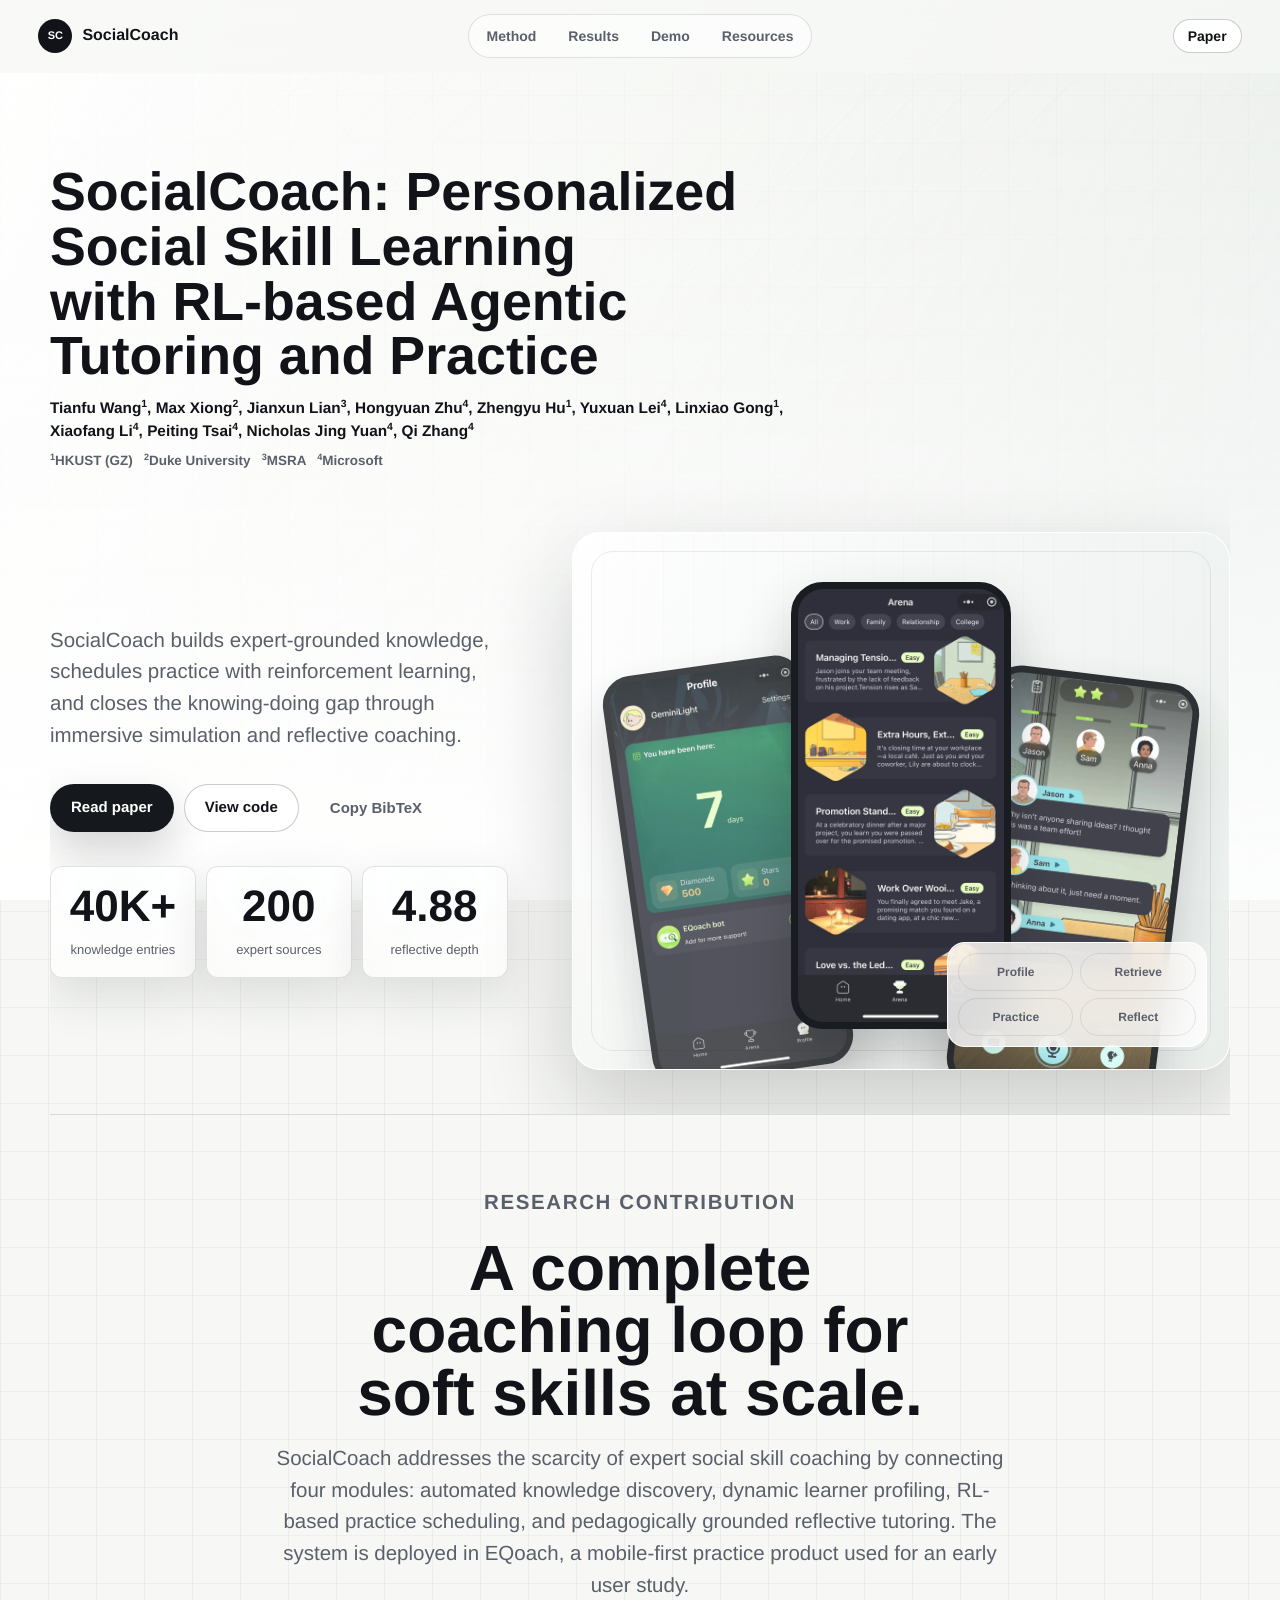
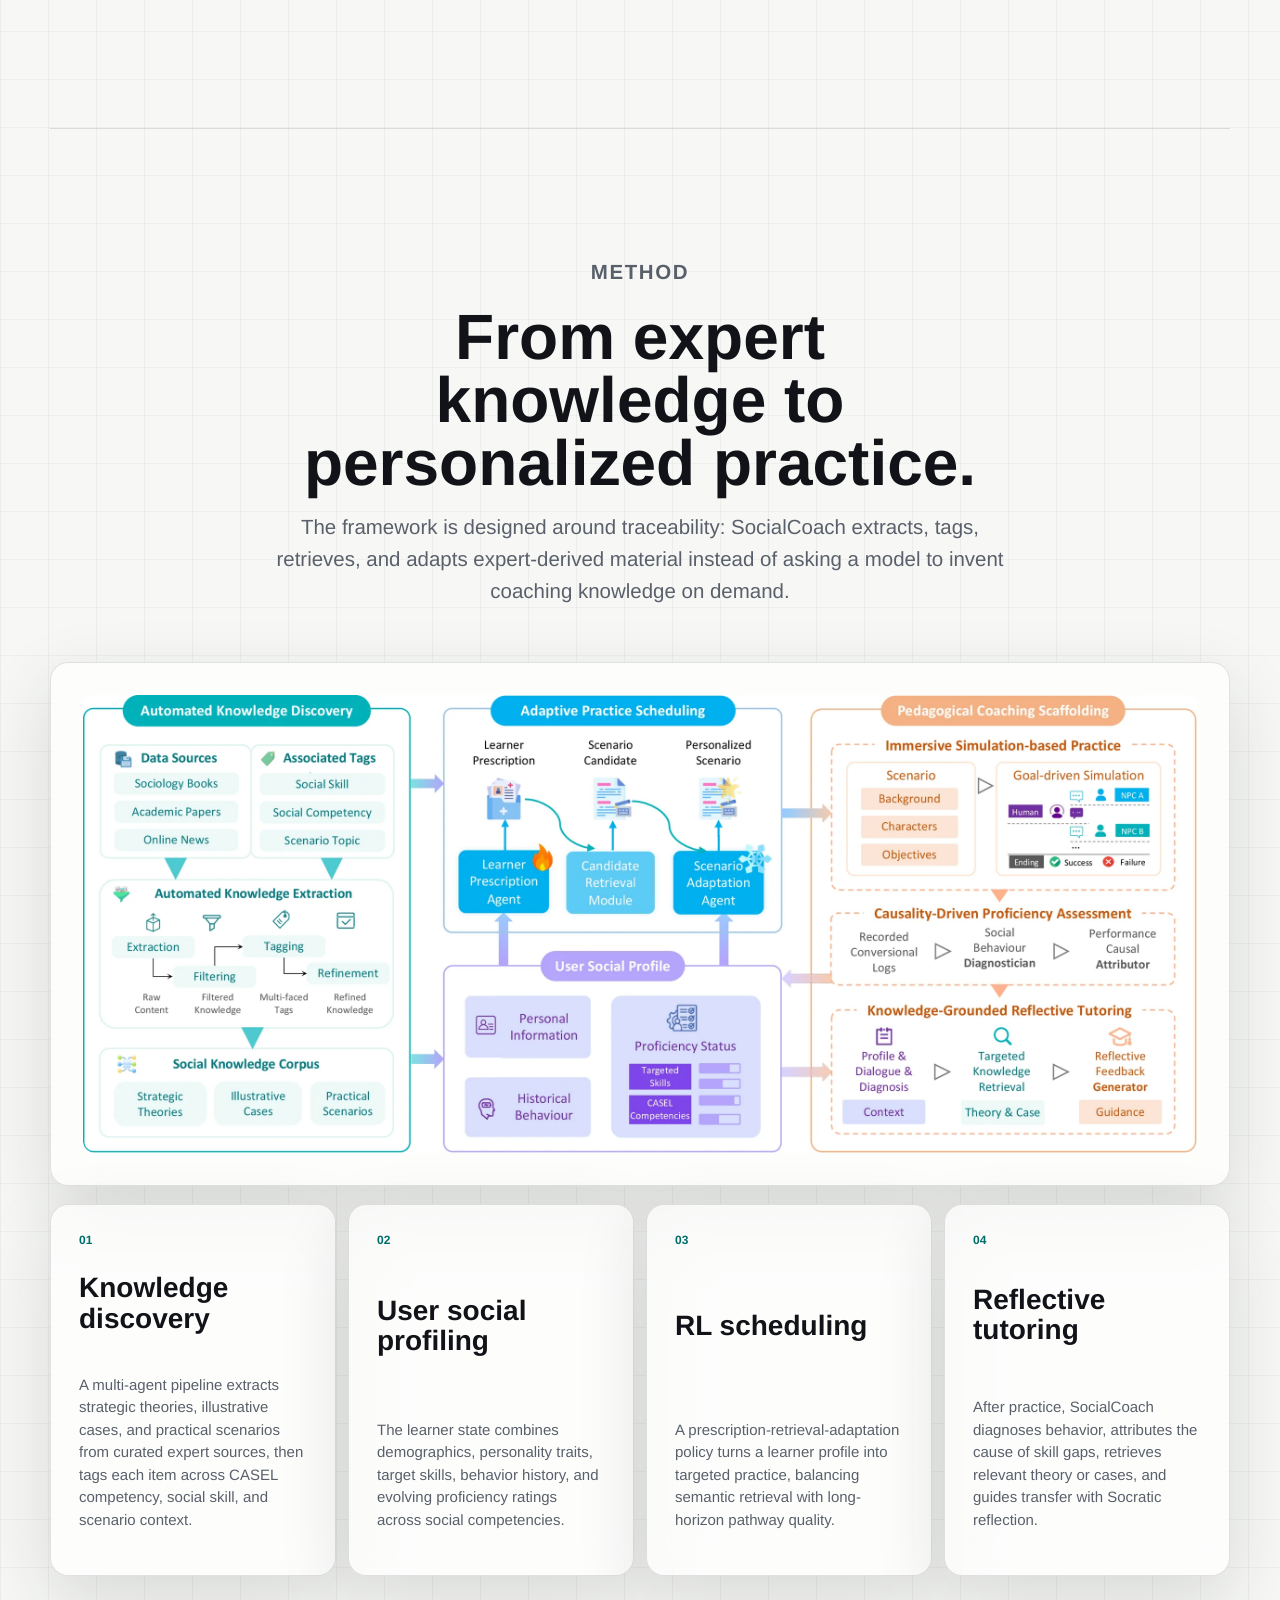
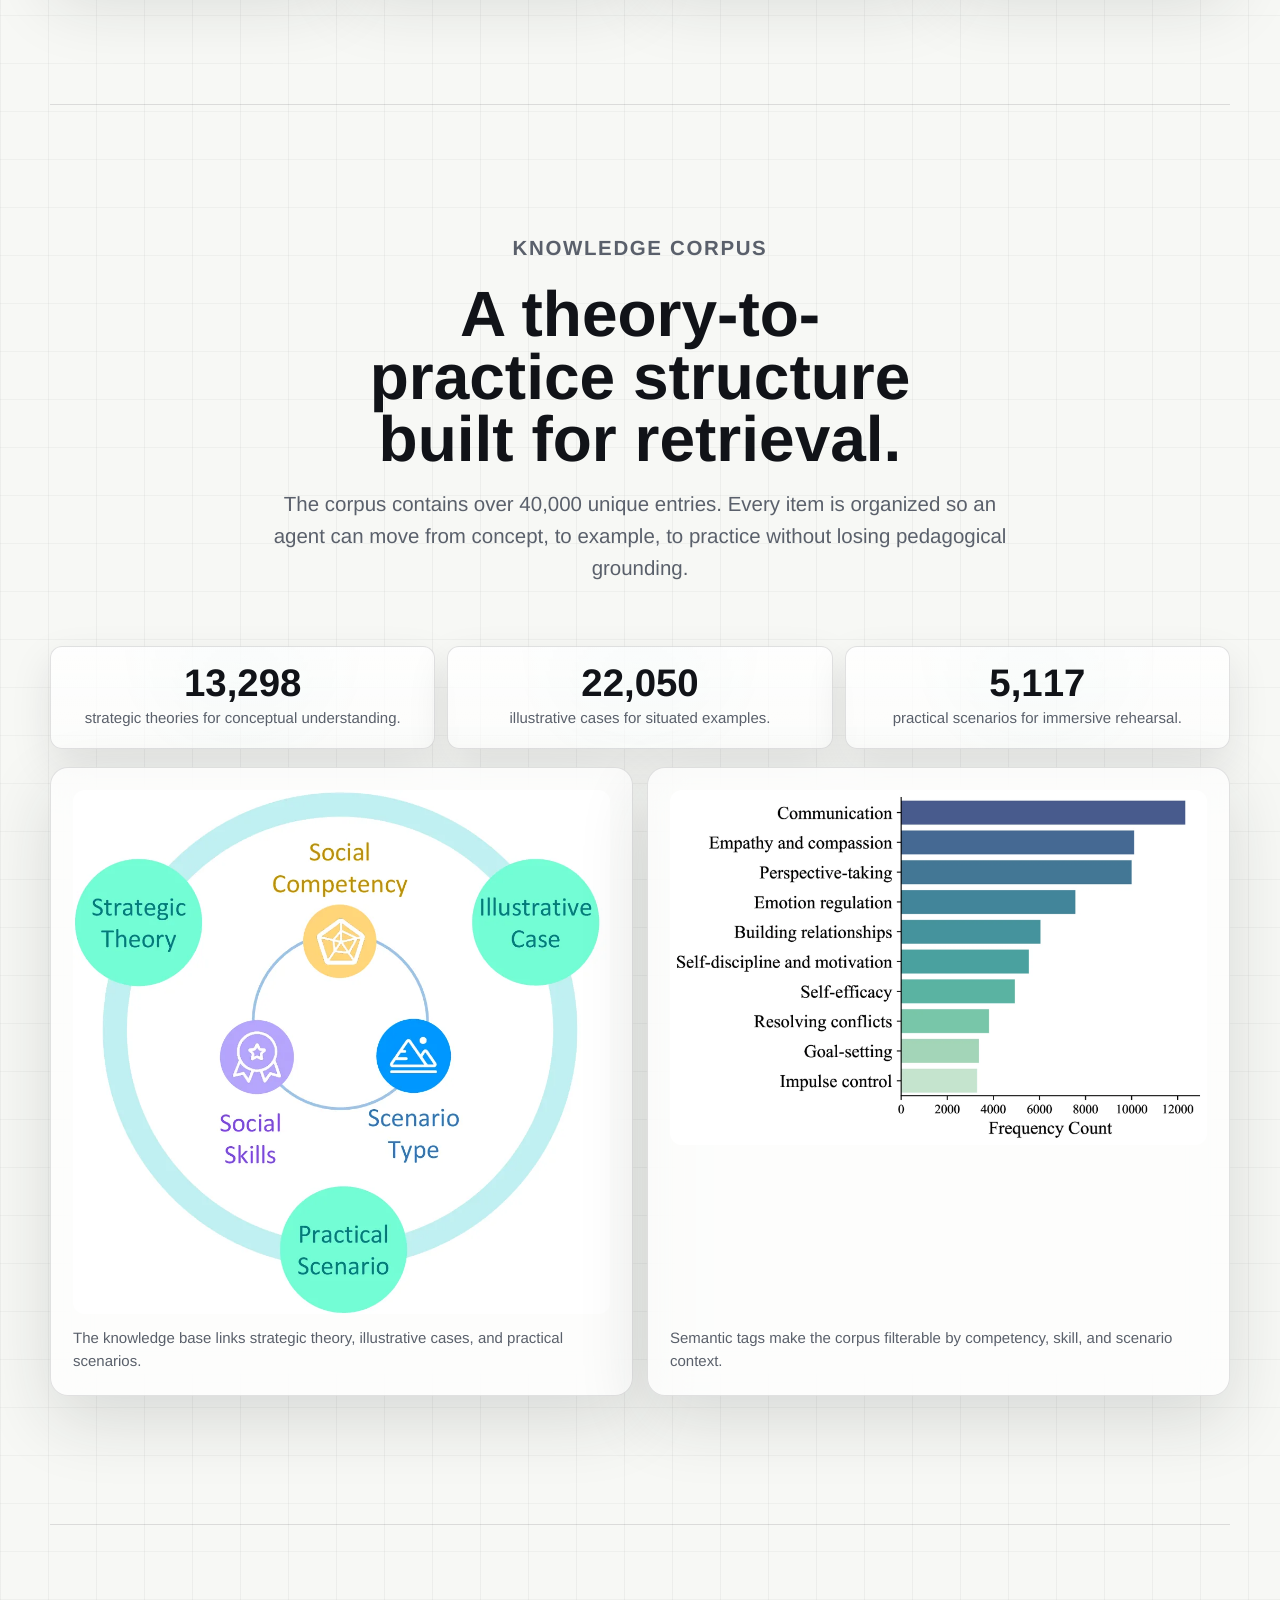
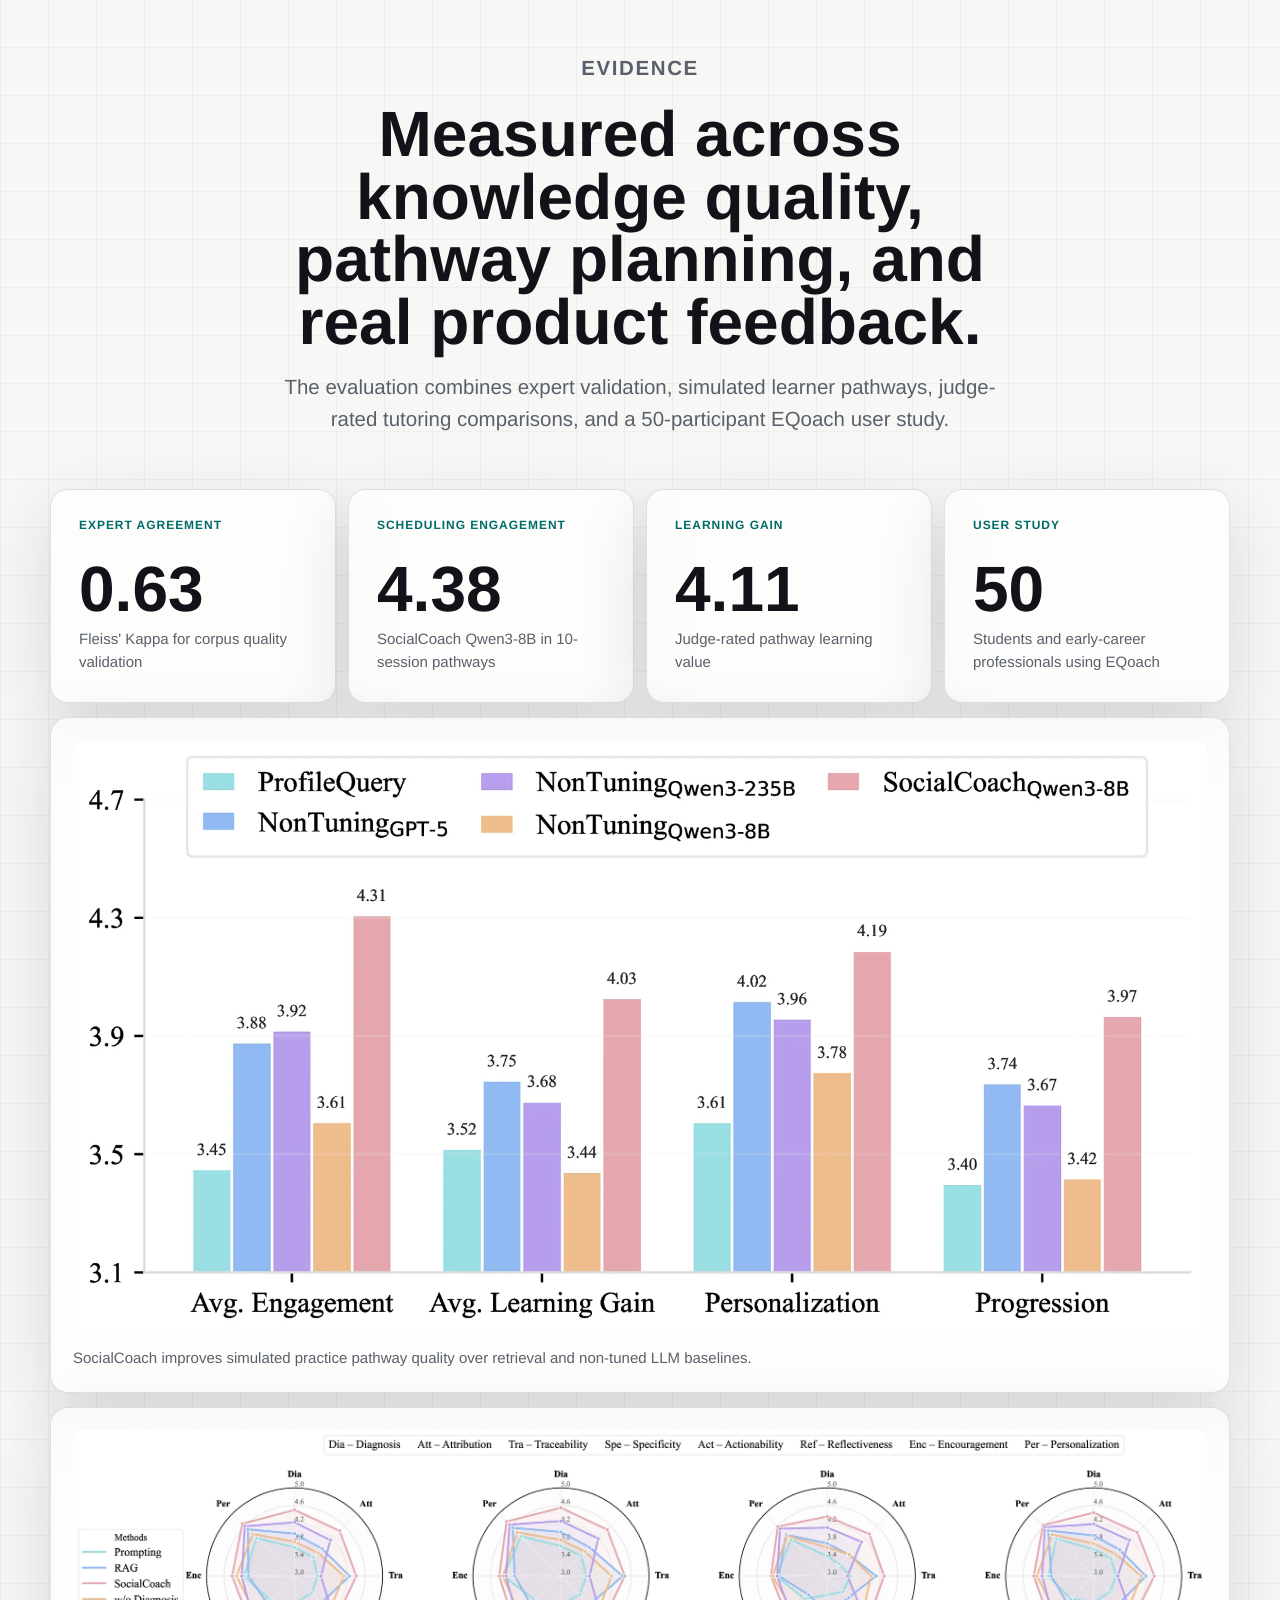
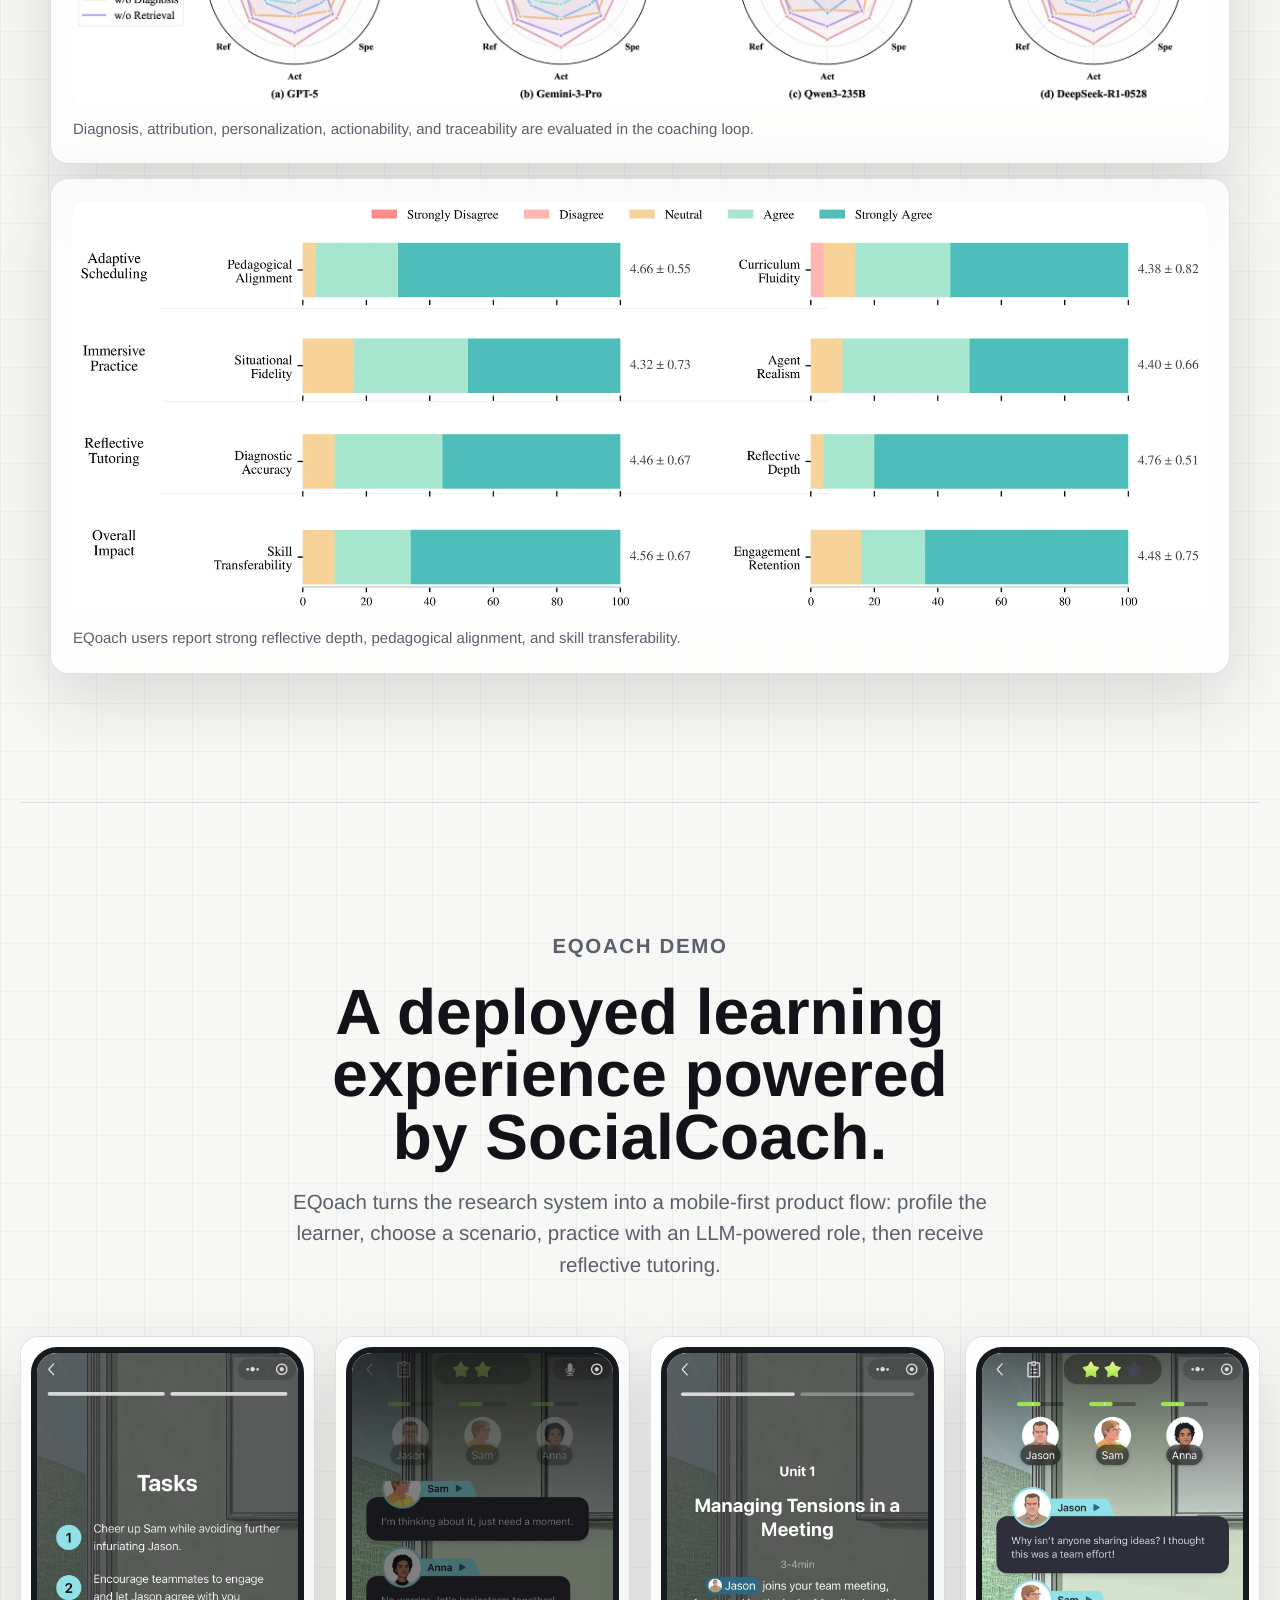
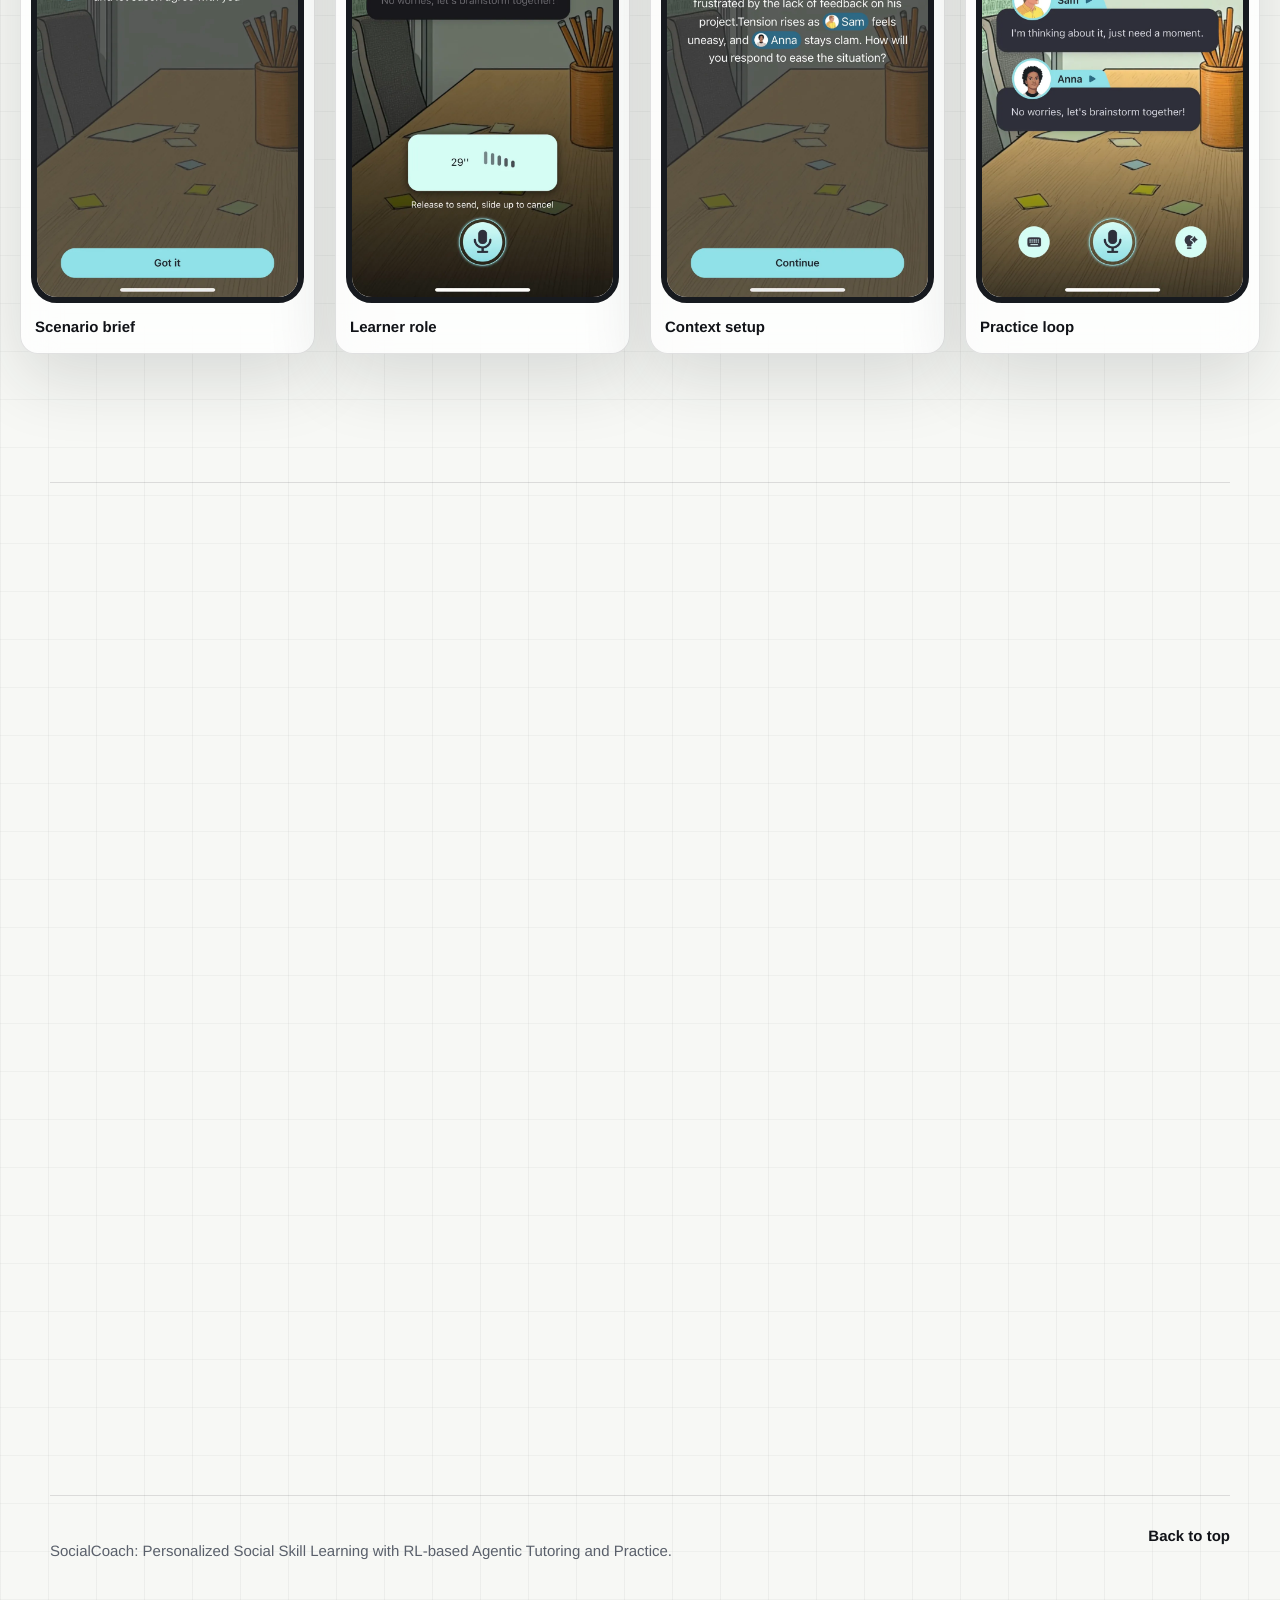
==== docs/index.html @ 6418b201 "Polish centered statistic cards" ====
<!doctype html>
<html lang="en">
  <head>
    <meta charset="utf-8" />
    <meta name="viewport" content="width=device-width, initial-scale=1" />
    <title>SocialCoach | RL-based Agentic Tutoring for Personalized Social Skill Learning</title>
    <meta
      name="description"
      content="SocialCoach is an LLM-powered agentic tutoring system for personalized social skill learning, combining theory-to-practice knowledge discovery, RL-based practice scheduling, immersive simulation, and reflective coaching."
    />
    <meta
      name="keywords"
      content="SocialCoach, social skill learning, agentic tutoring, reinforcement learning, LLM tutoring, EQoach, social emotional learning, CASEL, personalized education, KDD 2026"
    />
    <meta name="author" content="Tianfu Wang, Max Xiong, Jianxun Lian, Hongyuan Zhu, Zhengyu Hu, Yuxuan Lei, Linxiao Gong, Xiaofang Li, Peiting Tsai, Nicholas Jing Yuan, Qi Zhang" />
    <meta name="robots" content="index, follow, max-image-preview:large" />
    <link rel="canonical" href="https://tianfuwang.tech/social-coach-dev/" />
    <link rel="manifest" href="./site.webmanifest" />
    <link rel="stylesheet" href="./styles.css" />

    <meta property="og:type" content="website" />
    <meta property="og:site_name" content="SocialCoach" />
    <meta property="og:title" content="SocialCoach | RL-based Agentic Tutoring for Personalized Social Skill Learning" />
    <meta
      property="og:description"
      content="A holistic LLM-powered agentic tutoring system that builds expert-grounded social skill knowledge, schedules adaptive practice with RL, and delivers reflective coaching."
    />
    <meta property="og:url" content="https://tianfuwang.tech/social-coach-dev/" />
    <meta property="og:image" content="https://tianfuwang.tech/social-coach-dev/assets/social-coach-framework.webp" />
    <meta name="twitter:card" content="summary_large_image" />
    <meta name="twitter:title" content="SocialCoach | Personalized Social Skill Learning" />
    <meta
      name="twitter:description"
      content="Theory-to-practice knowledge discovery, RL-based practice scheduling, immersive scenario simulation, and reflective tutoring."
    />
    <meta name="twitter:image" content="https://tianfuwang.tech/social-coach-dev/assets/social-coach-framework.webp" />

    <meta name="citation_title" content="SocialCoach: Personalized Social Skill Learning with RL-based Agentic Tutoring and Practice" />
    <meta name="citation_author" content="Wang, Tianfu" />
    <meta name="citation_author" content="Xiong, Max" />
    <meta name="citation_author" content="Lian, Jianxun" />
    <meta name="citation_author" content="Zhu, Hongyuan" />
    <meta name="citation_author" content="Hu, Zhengyu" />
    <meta name="citation_author" content="Lei, Yuxuan" />
    <meta name="citation_author" content="Gong, Linxiao" />
    <meta name="citation_author" content="Li, Xiaofang" />
    <meta name="citation_author" content="Tsai, Peiting" />
    <meta name="citation_author" content="Yuan, Nicholas Jing" />
    <meta name="citation_author" content="Zhang, Qi" />
    <meta name="citation_publication_date" content="2026" />
    <meta name="citation_conference_title" content="KDD 2026" />
    <meta name="citation_pdf_url" content="https://tianfuwang.tech/social-coach-dev/assets/socialcoach-paper.pdf" />
    <meta name="citation_keywords" content="agentic tutoring; social skill learning; reinforcement learning; LLM; social emotional learning" />

    <script type="application/ld+json">
      {
        "@context": "https://schema.org",
        "@graph": [
          {
            "@type": "ScholarlyArticle",
            "@id": "https://tianfuwang.tech/social-coach-dev/#paper",
            "headline": "SocialCoach: Personalized Social Skill Learning with RL-based Agentic Tutoring and Practice",
            "name": "SocialCoach",
            "description": "SocialCoach is a holistic LLM-powered agentic tutoring system for personalized social skill development at scale.",
            "datePublished": "2026",
            "isAccessibleForFree": true,
            "url": "https://tianfuwang.tech/social-coach-dev/",
            "image": "https://tianfuwang.tech/social-coach-dev/assets/social-coach-framework.webp",
            "encoding": {
              "@type": "MediaObject",
              "contentUrl": "https://tianfuwang.tech/social-coach-dev/assets/socialcoach-paper.pdf",
              "encodingFormat": "application/pdf"
            },
            "author": [
              { "@type": "Person", "name": "Tianfu Wang", "affiliation": "HKUST (GZ)" },
              { "@type": "Person", "name": "Max Xiong", "affiliation": "Duke University" },
              { "@type": "Person", "name": "Jianxun Lian", "affiliation": "MSRA" },
              { "@type": "Person", "name": "Hongyuan Zhu", "affiliation": "Microsoft" },
              { "@type": "Person", "name": "Zhengyu Hu", "affiliation": "HKUST (GZ)" },
              { "@type": "Person", "name": "Yuxuan Lei", "affiliation": "Microsoft" },
              { "@type": "Person", "name": "Linxiao Gong", "affiliation": "HKUST (GZ)" },
              { "@type": "Person", "name": "Xiaofang Li", "affiliation": "Microsoft" },
              { "@type": "Person", "name": "Peiting Tsai", "affiliation": "Microsoft" },
              { "@type": "Person", "name": "Nicholas Jing Yuan", "affiliation": "Microsoft" },
              { "@type": "Person", "name": "Qi Zhang", "affiliation": "Microsoft" }
            ],
            "keywords": [
              "agentic tutoring",
              "social skill learning",
              "reinforcement learning",
              "large language models",
              "social emotional learning",
              "adaptive practice scheduling"
            ],
            "about": [
              "Personalized education",
              "Social skill coaching",
              "LLM agents",
              "Reinforcement learning"
            ]
          },
          {
            "@type": "SoftwareSourceCode",
            "@id": "https://tianfuwang.tech/social-coach-dev/#code",
            "name": "SocialCoach",
            "codeRepository": "https://github.com/GeminiLight/social-coach-dev",
            "programmingLanguage": ["Python", "JavaScript"],
            "applicationCategory": "EducationalApplication"
          },
          {
            "@type": "FAQPage",
            "@id": "https://tianfuwang.tech/social-coach-dev/#faq",
            "mainEntity": [
              {
                "@type": "Question",
                "name": "What is SocialCoach?",
                "acceptedAnswer": {
                  "@type": "Answer",
                  "text": "SocialCoach is an LLM-powered agentic tutoring framework for personalized social skill learning. It combines expert-grounded knowledge discovery, user profiling, RL-based practice scheduling, immersive simulation, and reflective coaching."
                }
              },
              {
                "@type": "Question",
                "name": "What evidence does the paper report?",
                "acceptedAnswer": {
                  "@type": "Answer",
                  "text": "The paper reports a 40,000+ entry social skill knowledge corpus, expert validation with Fleiss' Kappa of 0.63, improved simulated pathway quality, judge-rated tutoring quality, and an EQoach user study with 50 participants."
                }
              }
            ]
          }
        ]
      }
    </script>
  </head>
  <body>
    <a class="skip-link" href="#main">Skip to content</a>
    <header class="site-header" data-elevate>
      <a class="brand" href="#top" aria-label="SocialCoach home">
        <span class="brand-mark" aria-hidden="true">SC</span>
        <span>SocialCoach</span>
      </a>
      <nav class="top-nav" aria-label="Primary navigation">
        <a href="#method">Method</a>
        <a href="#results">Results</a>
        <a href="#demo">Demo</a>
        <a href="#resources">Resources</a>
      </nav>
      <a class="nav-cta" href="https://arxiv.org/abs/2606.04155">Paper</a>
    </header>

    <main id="main">
      <section class="hero" id="top" aria-labelledby="hero-title">
        <div class="hero-headline reveal">
          <h1 id="hero-title">SocialCoach: Personalized Social Skill Learning with RL-based Agentic Tutoring and Practice</h1>
          <p class="paper-authors">
            Tianfu Wang<sup>1</sup>, Max Xiong<sup>2</sup>, Jianxun Lian<sup>3</sup>,
            Hongyuan Zhu<sup>4</sup>, Zhengyu Hu<sup>1</sup>, Yuxuan Lei<sup>4</sup>,
            Linxiao Gong<sup>1</sup>, Xiaofang Li<sup>4</sup>, Peiting Tsai<sup>4</sup>,
            Nicholas Jing Yuan<sup>4</sup>, Qi Zhang<sup>4</sup>
          </p>
          <p class="paper-affiliations">
            <sup>1</sup>HKUST (GZ) &nbsp; <sup>2</sup>Duke University &nbsp;
            <sup>3</sup>MSRA &nbsp; <sup>4</sup>Microsoft
          </p>
        </div>

        <div class="hero-body">
          <div class="hero-copy reveal">
          <p class="hero-subtitle">
            SocialCoach builds expert-grounded knowledge, schedules practice with reinforcement learning,
            and closes the knowing-doing gap through immersive simulation and reflective coaching.
          </p>
          <div class="hero-actions" aria-label="Project actions">
            <a class="button button-primary" href="https://arxiv.org/abs/2606.04155">Read paper</a>
            <a class="button button-secondary" href="https://github.com/GeminiLight/social-coach-dev">View code</a>
            <button class="button button-ghost" type="button" data-copy-bib>Copy BibTeX</button>
          </div>
          <dl class="hero-metrics" aria-label="Key project metrics">
            <div>
              <dt>40K+</dt>
              <dd>knowledge entries</dd>
            </div>
            <div>
              <dt>200</dt>
              <dd>expert sources</dd>
            </div>
            <div>
              <dt>4.88</dt>
              <dd>reflective depth</dd>
            </div>
          </dl>
          </div>

          <div class="hero-visual reveal" aria-label="EQoach product interface preview">
          <div class="visual-frame">
            <div class="phone phone-left">
              <img src="./assets/demo-profile.webp" alt="EQoach learner profile screen" loading="eager" />
            </div>
            <div class="phone phone-front">
              <img src="./assets/demo-arena.webp" alt="EQoach scenario practice arena screen" loading="eager" />
            </div>
            <div class="phone phone-right">
              <img src="./assets/demo-conversation.webp" alt="EQoach immersive conversation screen" loading="eager" />
            </div>
            <div class="loop-card">
              <span>Profile</span>
              <span>Retrieve</span>
              <span>Practice</span>
              <span>Reflect</span>
            </div>
          </div>
          </div>
        </div>
      </section>

      <section class="section intro-band" aria-labelledby="overview-title">
        <div class="section-header section-header-centered reveal">
          <p class="section-kicker">Research contribution</p>
          <h2 id="overview-title">A complete coaching loop for soft skills at scale.</h2>
          <p>
            SocialCoach addresses the scarcity of expert social skill coaching by connecting four modules:
            automated knowledge discovery, dynamic learner profiling, RL-based practice scheduling, and
            pedagogically grounded reflective tutoring. The system is deployed in EQoach, a mobile-first
            practice product used for an early user study.
          </p>
        </div>
      </section>

      <section class="section" id="method" aria-labelledby="method-title">
        <div class="section-header section-header-centered reveal">
          <p class="section-kicker">Method</p>
          <h2 id="method-title">From expert knowledge to personalized practice.</h2>
          <p>
            The framework is designed around traceability: SocialCoach extracts, tags, retrieves, and adapts
            expert-derived material instead of asking a model to invent coaching knowledge on demand.
          </p>
        </div>

        <div class="framework-panel reveal">
          <img src="./assets/social-coach-framework.webp" alt="Overview diagram of the SocialCoach framework" loading="lazy" />
        </div>

        <div class="method-grid">
          <article class="method-card reveal">
            <span class="card-index">01</span>
            <h3>Knowledge discovery</h3>
            <p>
              A multi-agent pipeline extracts strategic theories, illustrative cases, and practical scenarios
              from curated expert sources, then tags each item across CASEL competency, social skill, and
              scenario context.
            </p>
          </article>
          <article class="method-card reveal">
            <span class="card-index">02</span>
            <h3>User social profiling</h3>
            <p>
              The learner state combines demographics, personality traits, target skills, behavior history,
              and evolving proficiency ratings across social competencies.
            </p>
          </article>
          <article class="method-card reveal">
            <span class="card-index">03</span>
            <h3>RL scheduling</h3>
            <p>
              A prescription-retrieval-adaptation policy turns a learner profile into targeted practice,
              balancing semantic retrieval with long-horizon pathway quality.
            </p>
          </article>
          <article class="method-card reveal">
            <span class="card-index">04</span>
            <h3>Reflective tutoring</h3>
            <p>
              After practice, SocialCoach diagnoses behavior, attributes the cause of skill gaps, retrieves
              relevant theory or cases, and guides transfer with Socratic reflection.
            </p>
          </article>
        </div>
      </section>

      <section class="section knowledge-section" aria-labelledby="knowledge-title">
        <div class="section-header section-header-centered reveal">
          <p class="section-kicker">Knowledge corpus</p>
          <h2 id="knowledge-title">A theory-to-practice structure built for retrieval.</h2>
          <p>
            The corpus contains over 40,000 unique entries. Every item is organized so an agent can move
            from concept, to example, to practice without losing pedagogical grounding.
          </p>
        </div>
        <div class="split-layout knowledge-layout">
          <div class="knowledge-stats reveal">
            <ul class="plain-list">
              <li><strong>13,298</strong> strategic theories for conceptual understanding.</li>
              <li><strong>22,050</strong> illustrative cases for situated examples.</li>
              <li><strong>5,117</strong> practical scenarios for immersive rehearsal.</li>
            </ul>
          </div>
          <div class="artifact-stack reveal">
            <figure>
              <img src="./assets/social-knowledge.webp" alt="SocialCoach theory-to-practice knowledge structure" loading="lazy" />
              <figcaption>The knowledge base links strategic theory, illustrative cases, and practical scenarios.</figcaption>
            </figure>
            <figure>
              <img src="./assets/top-10-social-skills.webp" alt="Top social skill distribution in the SocialCoach corpus" loading="lazy" />
              <figcaption>Semantic tags make the corpus filterable by competency, skill, and scenario context.</figcaption>
            </figure>
          </div>
        </div>
      </section>

      <section class="section results-section" id="results" aria-labelledby="results-title">
        <div class="section-header section-header-centered reveal">
          <p class="section-kicker">Evidence</p>
          <h2 id="results-title">Measured across knowledge quality, pathway planning, and real product feedback.</h2>
          <p>
            The evaluation combines expert validation, simulated learner pathways, judge-rated tutoring
            comparisons, and a 50-participant EQoach user study.
          </p>
        </div>

        <div class="results-grid">
          <article class="result-card reveal">
            <p class="metric-label">Expert agreement</p>
            <strong>0.63</strong>
            <span>Fleiss' Kappa for corpus quality validation</span>
          </article>
          <article class="result-card reveal">
            <p class="metric-label">Scheduling engagement</p>
            <strong>4.38</strong>
            <span>SocialCoach Qwen3-8B in 10-session pathways</span>
          </article>
          <article class="result-card reveal">
            <p class="metric-label">Learning gain</p>
            <strong>4.11</strong>
            <span>Judge-rated pathway learning value</span>
          </article>
          <article class="result-card reveal">
            <p class="metric-label">User study</p>
            <strong>50</strong>
            <span>Students and early-career professionals using EQoach</span>
          </article>
        </div>

        <div class="evidence-gallery">
          <figure class="wide-figure reveal">
            <img src="./assets/evaluation-practice-pathway.webp" alt="SocialCoach adaptive practice pathway evaluation chart" loading="lazy" />
            <figcaption>SocialCoach improves simulated practice pathway quality over retrieval and non-tuned LLM baselines.</figcaption>
          </figure>
          <figure class="wide-figure reveal">
            <img src="./assets/tutoring-evaluation.webp" alt="SocialCoach tutoring evaluation radar chart" loading="lazy" />
            <figcaption>Diagnosis, attribution, personalization, actionability, and traceability are evaluated in the coaching loop.</figcaption>
          </figure>
          <figure class="wide-figure reveal">
            <img src="./assets/user-results.webp" alt="EQoach user study questionnaire results" loading="lazy" />
            <figcaption>EQoach users report strong reflective depth, pedagogical alignment, and skill transferability.</figcaption>
          </figure>
        </div>
      </section>

      <section class="section demo-section" id="demo" aria-labelledby="demo-title">
        <div class="section-header reveal">
          <p class="section-kicker">EQoach demo</p>
          <h2 id="demo-title">A deployed learning experience powered by SocialCoach.</h2>
          <p>
            EQoach turns the research system into a mobile-first product flow: profile the learner, choose a
            scenario, practice with an LLM-powered role, then receive reflective tutoring.
          </p>
        </div>
        <div class="demo-strip" aria-label="EQoach interface screenshots">
          <figure class="demo-phone reveal">
            <img src="./assets/demo-task.webp" alt="EQoach practice task screen" loading="lazy" />
            <figcaption>Scenario brief</figcaption>
          </figure>
          <figure class="demo-phone reveal">
            <img src="./assets/demo-player.webp" alt="EQoach player character screen" loading="lazy" />
            <figcaption>Learner role</figcaption>
          </figure>
          <figure class="demo-phone reveal">
            <img src="./assets/demo-background.webp" alt="EQoach scenario background screen" loading="lazy" />
            <figcaption>Context setup</figcaption>
          </figure>
          <figure class="demo-phone reveal">
            <img src="./assets/demo-conversation.webp" alt="EQoach simulated conversation screen" loading="lazy" />
            <figcaption>Practice loop</figcaption>
          </figure>
        </div>
      </section>

      <section class="section resources-section" id="resources" aria-labelledby="resources-title">
        <div class="resource-card reveal">
          <div>
            <p class="section-kicker">Resources</p>
            <h2 id="resources-title">Paper, code, citation, and AI-readable summary.</h2>
            <p>
              The page includes citation metadata, structured data, a sitemap, robots rules, and an
              <code>llms.txt</code> file so both search engines and AI answer engines can identify the core claims.
            </p>
          </div>
          <div class="resource-actions">
            <a class="button button-primary" href="https://arxiv.org/abs/2606.04155">arXiv link</a>
            <a class="button button-secondary" href="https://github.com/GeminiLight/social-coach-dev">Open repository</a>
            <a class="button button-secondary" href="./llms.txt">Read llms.txt</a>
          </div>
        </div>

        <div class="citation-block reveal">
          <div class="citation-header">
            <h3>BibTeX</h3>
            <button class="small-button" type="button" data-copy-bib>Copy</button>
          </div>
          <pre><code id="bibtex">@inproceedings{wang2026socialcoach,
  title = {SocialCoach: Personalized Social Skill Learning with RL-based Agentic Tutoring and Practice},
  author = {Wang, Tianfu and Xiong, Max and Lian, Jianxun and Zhu, Hongyuan and Hu, Zhengyu and Lei, Yuxuan and Gong, Linxiao and Li, Xiaofang and Tsai, Peiting and Yuan, Nicholas Jing and Zhang, Qi},
  booktitle = {Proceedings of the 32nd ACM SIGKDD Conference on Knowledge Discovery and Data Mining},
  year = {2026}
}</code></pre>
        </div>
      </section>
    </main>

    <footer class="site-footer">
      <p>SocialCoach: Personalized Social Skill Learning with RL-based Agentic Tutoring and Practice.</p>
      <a href="#top">Back to top</a>
    </footer>

    <div class="toast" role="status" aria-live="polite" data-toast>Copied BibTeX</div>
    <script src="./script.js"></script>
  </body>
</html>
---- docs/styles.css ----
:root {
  color-scheme: light;
  --ink: #111318;
  --muted: #5a606b;
  --quiet: #858b96;
  --paper: #f7f8f5;
  --panel: #ffffff;
  --panel-strong: #f0f2ee;
  --line: rgba(17, 19, 24, 0.12);
  --line-strong: rgba(17, 19, 24, 0.22);
  --accent: #008f8b;
  --accent-deep: #006c69;
  --accent-soft: rgba(0, 143, 139, 0.12);
  --graphite: #15181d;
  --shadow: 0 24px 70px rgba(28, 33, 38, 0.14);
  --radius: 18px;
  --radius-sm: 12px;
  --max: 1180px;
}

* {
  box-sizing: border-box;
}

html {
  scroll-behavior: smooth;
}

body {
  margin: 0;
  min-width: 320px;
  background:
    linear-gradient(90deg, rgba(17, 19, 24, 0.045) 1px, transparent 1px) 0 0 / 48px 48px,
    linear-gradient(0deg, rgba(17, 19, 24, 0.035) 1px, transparent 1px) 0 0 / 48px 48px,
    var(--paper);
  color: var(--ink);
  font-family: ui-sans-serif, -apple-system, BlinkMacSystemFont, "SF Pro Display", "SF Pro Text", "Segoe UI", sans-serif;
  text-rendering: geometricPrecision;
}

body::before {
  content: "";
  position: fixed;
  inset: 0;
  z-index: -2;
  pointer-events: none;
  background:
    linear-gradient(116deg, rgba(255, 255, 255, 0.94) 0%, rgba(247, 248, 245, 0.62) 42%, rgba(225, 232, 229, 0.78) 100%),
    repeating-linear-gradient(135deg, rgba(0, 143, 139, 0.06) 0 1px, transparent 1px 34px);
}

body::after {
  content: "";
  position: fixed;
  inset: 0;
  z-index: -1;
  pointer-events: none;
  background: linear-gradient(180deg, transparent 0%, rgba(255, 255, 255, 0.55) 62%, rgba(255, 255, 255, 0.9) 100%);
}

img {
  display: block;
  max-width: 100%;
}

a {
  color: inherit;
}

code,
pre {
  font-family: ui-monospace, "SF Mono", Menlo, Monaco, Consolas, "Liberation Mono", monospace;
}

.skip-link {
  position: fixed;
  top: 12px;
  left: 12px;
  z-index: 20;
  transform: translateY(-160%);
  border-radius: 999px;
  background: var(--graphite);
  color: #fff;
  padding: 10px 14px;
  text-decoration: none;
  transition: transform 160ms ease;
}

.skip-link:focus {
  transform: translateY(0);
}

.site-header {
  position: sticky;
  top: 0;
  z-index: 10;
  display: grid;
  grid-template-columns: 1fr auto 1fr;
  align-items: center;
  gap: 20px;
  padding: 14px clamp(18px, 3vw, 40px);
  border-bottom: 1px solid transparent;
  background: rgba(247, 248, 245, 0.72);
  backdrop-filter: blur(18px) saturate(130%);
  transition: border-color 160ms ease, background 160ms ease;
}

.site-header.is-elevated {
  border-color: var(--line);
  background: rgba(247, 248, 245, 0.9);
}

.brand,
.top-nav,
.nav-cta {
  min-height: 44px;
}

.brand {
  display: inline-flex;
  align-items: center;
  gap: 10px;
  width: max-content;
  font-weight: 720;
  text-decoration: none;
}

.brand-mark {
  display: grid;
  width: 34px;
  height: 34px;
  place-items: center;
  border: 1px solid var(--line-strong);
  border-radius: 50%;
  background: var(--ink);
  color: #fff;
  font-size: 11px;
  letter-spacing: 0;
}

.top-nav {
  display: inline-flex;
  align-items: center;
  justify-content: center;
  gap: 4px;
  border: 1px solid var(--line);
  border-radius: 999px;
  background: rgba(255, 255, 255, 0.55);
  padding: 4px;
}

.top-nav a,
.nav-cta {
  display: inline-flex;
  min-height: 34px;
  align-items: center;
  justify-content: center;
  border-radius: 999px;
  padding: 0 14px;
  color: var(--muted);
  font-size: 14px;
  font-weight: 620;
  text-decoration: none;
  transition: color 160ms ease, background 160ms ease;
}

.top-nav a:hover,
.top-nav a:focus-visible {
  background: rgba(17, 19, 24, 0.07);
  color: var(--ink);
}

.nav-cta {
  justify-self: end;
  border: 1px solid var(--line-strong);
  background: var(--panel);
  color: var(--ink);
}

.nav-cta:hover,
.nav-cta:focus-visible {
  border-color: var(--accent);
  color: var(--accent-deep);
}

.hero {
  position: relative;
  isolation: isolate;
  overflow: hidden;
  display: grid;
  grid-template-columns: 1fr;
  align-items: start;
  gap: clamp(24px, 4vw, 44px);
  width: min(var(--max), calc(100% - 40px));
  min-height: calc(92dvh - 72px);
  margin: 0 auto;
  padding: clamp(36px, 7vw, 74px) 0 clamp(24px, 4vw, 44px);
}

.hero-headline {
  max-width: 1080px;
}

.hero-body {
  display: grid;
  grid-template-columns: minmax(0, 0.82fr) minmax(430px, 1.18fr);
  align-items: center;
  gap: clamp(30px, 5vw, 70px);
}

.hero-copy {
  max-width: 620px;
}

.eyebrow,
.section-kicker,
.metric-label {
  margin: 0;
  color: var(--accent-deep);
  font-size: 12px;
  font-weight: 760;
  letter-spacing: 0.08em;
  line-height: 1.2;
  text-transform: uppercase;
}

h1,
h2,
h3,
p {
  overflow-wrap: anywhere;
}

h1 {
  max-width: 27ch;
  margin: 18px 0 22px;
  font-size: clamp(34px, 4.2vw, 58px);
  line-height: 1.02;
  letter-spacing: 0;
  overflow-wrap: normal;
  word-break: keep-all;
  text-wrap: balance;
}

h2 {
  margin: 0;
  max-width: 14ch;
  font-size: clamp(34px, 5vw, 66px);
  line-height: 0.98;
  letter-spacing: 0;
  text-wrap: balance;
}

h3 {
  margin: 0;
  font-size: clamp(20px, 2.4vw, 28px);
  line-height: 1.08;
  letter-spacing: 0;
}

.hero-subtitle,
.paper-authors,
.paper-affiliations,
.section-header p,
.resource-card p {
  margin: 0;
  max-width: 66ch;
  color: var(--muted);
  font-size: clamp(17px, 1.6vw, 21px);
  line-height: 1.55;
}

.paper-authors {
  max-width: 92ch;
  margin: -8px 0 8px;
  color: var(--ink);
  font-size: clamp(14px, 1.2vw, 17px);
  font-weight: 680;
  line-height: 1.45;
}

.paper-affiliations {
  max-width: 92ch;
  margin: 0 0 18px;
  color: var(--muted);
  font-size: clamp(13px, 1.05vw, 15px);
  font-weight: 640;
  line-height: 1.45;
}

.paper-authors sup,
.paper-affiliations sup {
  font-size: 0.68em;
  line-height: 0;
}

.hero-actions,
.resource-actions {
  display: flex;
  flex-wrap: wrap;
  gap: 10px;
  margin-top: 32px;
}

.button,
.small-button {
  appearance: none;
  display: inline-flex;
  align-items: center;
  justify-content: center;
  min-height: 48px;
  border: 1px solid transparent;
  border-radius: 999px;
  padding: 0 20px;
  font: inherit;
  font-size: 15px;
  font-weight: 720;
  line-height: 1;
  text-decoration: none;
  cursor: pointer;
  transition: transform 160ms ease, border-color 160ms ease, background 160ms ease, color 160ms ease;
}

.button:hover,
.button:focus-visible,
.small-button:hover,
.small-button:focus-visible {
  transform: translateY(-1px);
}

.button:focus-visible,
.small-button:focus-visible,
a:focus-visible,
button:focus-visible {
  outline: 3px solid rgba(0, 143, 139, 0.32);
  outline-offset: 3px;
}

.button-primary {
  background: var(--graphite);
  color: #fff;
  box-shadow: 0 18px 38px rgba(17, 19, 24, 0.18);
}

.button-primary:hover,
.button-primary:focus-visible {
  background: #000;
}

.button-secondary {
  border-color: var(--line-strong);
  background: rgba(255, 255, 255, 0.72);
  color: var(--ink);
}

.button-secondary:hover,
.button-secondary:focus-visible,
.button-ghost:hover,
.button-ghost:focus-visible {
  border-color: var(--accent);
  color: var(--accent-deep);
}

.button-ghost {
  border-color: transparent;
  background: transparent;
  color: var(--muted);
}

.hero-metrics {
  display: grid;
  grid-template-columns: repeat(3, minmax(0, 1fr));
  gap: 10px;
  max-width: 620px;
  margin: 34px 0 0;
}

.hero-metrics div,
.result-card,
.method-card,
.resource-card,
.citation-block,
.framework-panel,
.wide-figure,
.demo-phone,
.artifact-stack figure {
  border: 1px solid var(--line);
  background: rgba(255, 255, 255, 0.7);
  backdrop-filter: blur(18px) saturate(130%);
  box-shadow: var(--shadow);
}

.hero-metrics div {
  display: grid;
  place-items: center;
  text-align: center;
  min-height: 112px;
  border-radius: var(--radius-sm);
  padding: 16px;
  background:
    linear-gradient(180deg, rgba(255, 255, 255, 0.92), rgba(255, 255, 255, 0.68)),
    radial-gradient(circle at 50% 0%, rgba(0, 143, 139, 0.12), transparent 64%);
  box-shadow: 0 18px 48px rgba(28, 33, 38, 0.12);
}

.hero-metrics dt {
  font-size: clamp(28px, 4vw, 44px);
  font-weight: 780;
  line-height: 1;
}

.hero-metrics dd {
  margin: 8px 0 0;
  color: var(--muted);
  font-size: 13px;
  line-height: 1.25;
}

.hero-visual {
  min-width: 0;
}

.visual-frame {
  position: relative;
  min-height: clamp(430px, 42vw, 560px);
  border-radius: 28px;
  overflow: hidden;
  background:
    linear-gradient(125deg, rgba(255, 255, 255, 0.82), rgba(229, 235, 232, 0.82)),
    repeating-linear-gradient(90deg, rgba(17, 19, 24, 0.06) 0 1px, transparent 1px 30px);
  border: 1px solid rgba(255, 255, 255, 0.92);
  box-shadow: 0 36px 90px rgba(18, 24, 26, 0.2);
}

.visual-frame::before {
  content: "";
  position: absolute;
  inset: 18px;
  border: 1px solid rgba(17, 19, 24, 0.08);
  border-radius: 22px;
  pointer-events: none;
}

.phone {
  position: absolute;
  width: min(28vw, 220px);
  aspect-ratio: 1179 / 2400;
  overflow: hidden;
  border: 7px solid #191c20;
  border-radius: 32px;
  background: #191c20;
  box-shadow: 0 28px 56px rgba(0, 0, 0, 0.2);
  transform-origin: center;
}

.phone img {
  width: 100%;
  height: 100%;
  object-fit: cover;
}

.phone-left {
  left: 7%;
  top: 21%;
  opacity: 0.82;
  transform: rotate(-8deg) scale(0.92);
}

.phone-front {
  left: 50%;
  top: 9%;
  z-index: 2;
  transform: translateX(-50%);
}

.phone-right {
  right: 7%;
  top: 24%;
  opacity: 0.9;
  transform: rotate(7deg) scale(0.95);
}

.loop-card {
  position: absolute;
  right: 22px;
  bottom: 22px;
  z-index: 3;
  display: grid;
  grid-template-columns: repeat(2, minmax(0, 1fr));
  gap: 7px;
  width: min(260px, calc(100% - 44px));
  border: 1px solid rgba(255, 255, 255, 0.92);
  border-radius: 18px;
  background: rgba(255, 255, 255, 0.82);
  backdrop-filter: blur(20px);
  padding: 10px;
}

.loop-card span {
  min-height: 38px;
  border: 1px solid rgba(17, 19, 24, 0.09);
  border-radius: 999px;
  display: grid;
  place-items: center;
  color: var(--muted);
  font-size: 12px;
  font-weight: 740;
}

.section {
  width: min(var(--max), calc(100% - 40px));
  margin: 0 auto;
  padding: clamp(64px, 10vw, 128px) 0;
}

.intro-band {
  border-top: 1px solid var(--line);
  border-bottom: 1px solid var(--line);
  padding: clamp(42px, 6vw, 72px) 0;
}

.split-layout {
  display: grid;
  grid-template-columns: minmax(0, 0.9fr) minmax(0, 1.1fr);
  gap: clamp(28px, 6vw, 72px);
  align-items: start;
}

.section-header {
  display: grid;
  gap: 18px;
  max-width: 880px;
  margin-bottom: clamp(28px, 5vw, 54px);
}

.section-header h2 {
  max-width: 20ch;
}

.section-header-centered {
  justify-items: center;
  max-width: 980px;
  margin-right: auto;
  margin-left: auto;
  text-align: center;
}

.section-header-centered h2,
.section-header-centered p {
  margin-right: auto;
  margin-left: auto;
}

.framework-panel {
  border-radius: var(--radius);
  overflow: hidden;
  padding: clamp(16px, 3vw, 32px);
  margin-bottom: 18px;
}

.framework-panel img {
  width: 100%;
  border-radius: 12px;
}

.method-grid {
  display: grid;
  grid-template-columns: repeat(4, minmax(0, 1fr));
  gap: 12px;
}

.method-card,
.result-card {
  min-height: 260px;
  border-radius: var(--radius);
  padding: clamp(20px, 3vw, 28px);
}

.method-card {
  display: grid;
  align-content: space-between;
  gap: 26px;
}

.card-index {
  color: var(--accent-deep);
  font-size: 12px;
  font-weight: 820;
}

.method-card p,
.result-card span,
.plain-list,
figcaption,
.site-footer {
  color: var(--muted);
  font-size: 15px;
  line-height: 1.5;
}

.knowledge-section {
  border-top: 1px solid var(--line);
}

.knowledge-stats {
  display: grid;
  gap: 20px;
}

.knowledge-layout {
  grid-template-columns: 1fr;
  gap: 18px;
}

.knowledge-layout .plain-list {
  grid-template-columns: repeat(3, minmax(0, 1fr));
}

.knowledge-layout .plain-list li {
  display: grid;
  min-height: 94px;
  place-items: center;
  border: 1px solid var(--line);
  border-radius: var(--radius-sm);
  background:
    linear-gradient(180deg, rgba(255, 255, 255, 0.84), rgba(255, 255, 255, 0.62)),
    radial-gradient(circle at 50% 0%, rgba(0, 143, 139, 0.1), transparent 60%);
  box-shadow: 0 16px 42px rgba(28, 33, 38, 0.1);
  padding: 18px 16px;
  text-align: center;
}

.knowledge-layout .plain-list strong {
  display: block;
  margin-bottom: 4px;
  font-size: clamp(28px, 3vw, 40px);
  line-height: 1;
}

.knowledge-layout .artifact-stack {
  grid-template-columns: repeat(2, minmax(0, 1fr));
  align-items: stretch;
}

.knowledge-layout .artifact-stack figure {
  display: grid;
  align-content: space-between;
}

.plain-list {
  display: grid;
  gap: 12px;
  margin: 8px 0 0;
  padding: 0;
  list-style: none;
}

.plain-list li {
  padding-top: 12px;
  border-top: 1px solid var(--line);
}

.plain-list strong {
  color: var(--ink);
}

.artifact-stack {
  display: grid;
  gap: 14px;
}

.artifact-stack figure,
.wide-figure,
.demo-phone {
  margin: 0;
  border-radius: var(--radius);
  overflow: hidden;
}

.artifact-stack figure,
.wide-figure {
  padding: clamp(14px, 2vw, 22px);
}

.artifact-stack figcaption,
.wide-figure figcaption,
.demo-phone figcaption {
  margin-top: 14px;
}

.results-section {
  border-top: 1px solid var(--line);
}

.results-grid {
  display: grid;
  grid-template-columns: repeat(4, minmax(0, 1fr));
  gap: 12px;
  margin-bottom: 14px;
}

.result-card {
  min-height: 210px;
}

.result-card strong {
  display: block;
  margin: 26px 0 10px;
  font-size: clamp(42px, 5vw, 68px);
  line-height: 0.95;
  letter-spacing: 0;
}

.evidence-gallery {
  display: grid;
  grid-template-columns: minmax(0, 1fr);
  gap: 14px;
}

.wide-figure img,
.artifact-stack img {
  width: 100%;
  border-radius: 12px;
  background: #fff;
}

.demo-section {
  width: min(1440px, calc(100% - 40px));
  border-top: 1px solid var(--line);
}

.demo-section .section-header {
  margin-left: auto;
  margin-right: auto;
  text-align: center;
}

.demo-section .section-header h2,
.demo-section .section-header p {
  margin-left: auto;
  margin-right: auto;
}

.demo-strip {
  display: grid;
  grid-template-columns: repeat(4, minmax(190px, 1fr));
  gap: clamp(12px, 2vw, 20px);
  align-items: end;
}

.demo-phone {
  padding: 10px;
  background: rgba(255, 255, 255, 0.76);
}

.demo-phone img {
  width: 100%;
  aspect-ratio: 1179 / 2400;
  border: 6px solid #171a1f;
  border-radius: 26px;
  object-fit: cover;
}

.demo-phone figcaption {
  padding: 0 4px 4px;
  color: var(--ink);
  font-weight: 720;
}

.resources-section {
  display: grid;
  gap: 14px;
  border-top: 1px solid var(--line);
}

.resource-card {
  display: grid;
  grid-template-columns: minmax(0, 1fr) auto;
  gap: 24px;
  align-items: end;
  border-radius: var(--radius);
  padding: clamp(24px, 4vw, 42px);
}

.resource-card h2 {
  max-width: 13ch;
  margin: 12px 0 18px;
}

.resource-actions {
  justify-content: flex-end;
  margin: 0;
}

.citation-block {
  border-radius: var(--radius);
  overflow: hidden;
}

.citation-header {
  display: flex;
  align-items: center;
  justify-content: space-between;
  gap: 20px;
  border-bottom: 1px solid var(--line);
  padding: 18px 20px;
}

.small-button {
  min-height: 38px;
  border-color: var(--line-strong);
  background: var(--panel);
  padding: 0 14px;
  color: var(--ink);
}

pre {
  margin: 0;
  overflow: auto;
  padding: 20px;
  color: #f4f6f8;
  background: #111318;
  font-size: 13px;
  line-height: 1.65;
}

.site-footer {
  display: flex;
  justify-content: space-between;
  gap: 20px;
  width: min(var(--max), calc(100% - 40px));
  margin: 0 auto;
  border-top: 1px solid var(--line);
  padding: 30px 0 42px;
}

.site-footer a {
  color: var(--ink);
  font-weight: 700;
  text-decoration: none;
}

.toast {
  position: fixed;
  right: 20px;
  bottom: 20px;
  z-index: 30;
  transform: translateY(20px);
  opacity: 0;
  border: 1px solid rgba(255, 255, 255, 0.18);
  border-radius: 999px;
  background: var(--graphite);
  color: #fff;
  padding: 12px 16px;
  font-size: 14px;
  font-weight: 700;
  pointer-events: none;
  transition: opacity 180ms ease, transform 180ms ease;
}

.toast.is-visible {
  transform: translateY(0);
  opacity: 1;
}

.reveal {
  transform: translateY(16px);
  opacity: 0;
  transition: opacity 600ms ease, transform 600ms ease;
}

.reveal.is-visible {
  transform: translateY(0);
  opacity: 1;
}

@media (max-width: 1040px) {
  .site-header {
    grid-template-columns: 1fr auto;
  }

  .top-nav {
    display: none;
  }

  .hero,
  .hero-body,
  .split-layout,
  .resource-card {
    grid-template-columns: 1fr;
  }

  .hero {
    min-height: auto;
    padding-top: 44px;
  }

  .method-grid,
  .results-grid {
    grid-template-columns: repeat(2, minmax(0, 1fr));
  }

  .knowledge-layout .plain-list,
  .knowledge-layout .artifact-stack {
    grid-template-columns: 1fr;
  }

  .resource-actions {
    justify-content: flex-start;
  }
}

@media (max-width: 760px) {
  .site-header {
    padding: 10px 14px;
  }

  .brand span:last-child {
    display: none;
  }

  .nav-cta {
    min-height: 40px;
  }

  .hero,
  .section,
  .demo-section,
  .site-footer {
    width: min(100% - 28px, var(--max));
  }

  h1 {
    max-width: none;
    font-size: 28px;
    line-height: 1.06;
  }

  .paper-authors {
    font-size: 13px;
    line-height: 1.42;
  }

  .paper-affiliations {
    font-size: 12px;
    line-height: 1.42;
  }

  .hero-actions {
    margin-top: 24px;
  }

  .hero-actions .button,
  .resource-actions .button {
    width: 100%;
  }

  .method-grid,
  .results-grid,
  .demo-strip {
    grid-template-columns: 1fr;
  }

  .hero-metrics {
    grid-template-columns: repeat(3, minmax(0, 1fr));
  }

  .hero-metrics div {
    min-height: 86px;
    padding: 12px 10px;
  }

  .hero-metrics dd {
    font-size: 11px;
  }

  .hero-visual {
    display: none;
  }

  .phone {
    width: min(58vw, 245px);
  }

  .phone-left {
    left: -1%;
    top: 24%;
  }

  .phone-front {
    top: 6%;
  }

  .phone-right {
    right: -1%;
    top: 27%;
  }

  .method-card,
  .result-card {
    min-height: auto;
  }

  .site-footer {
    flex-direction: column;
  }
}

@media (max-width: 430px) {
  h1 {
    font-size: 28px;
  }

  h2 {
    font-size: 34px;
  }

  .visual-frame {
    min-height: 460px;
  }

  .loop-card {
    left: 14px;
    right: 14px;
    bottom: 14px;
    width: auto;
  }
}

@media (prefers-reduced-motion: reduce) {
  *,
  *::before,
  *::after {
    scroll-behavior: auto !important;
    transition-duration: 0.01ms !important;
    animation-duration: 0.01ms !important;
    animation-iteration-count: 1 !important;
  }

  .reveal {
    transform: none;
    opacity: 1;
  }
}
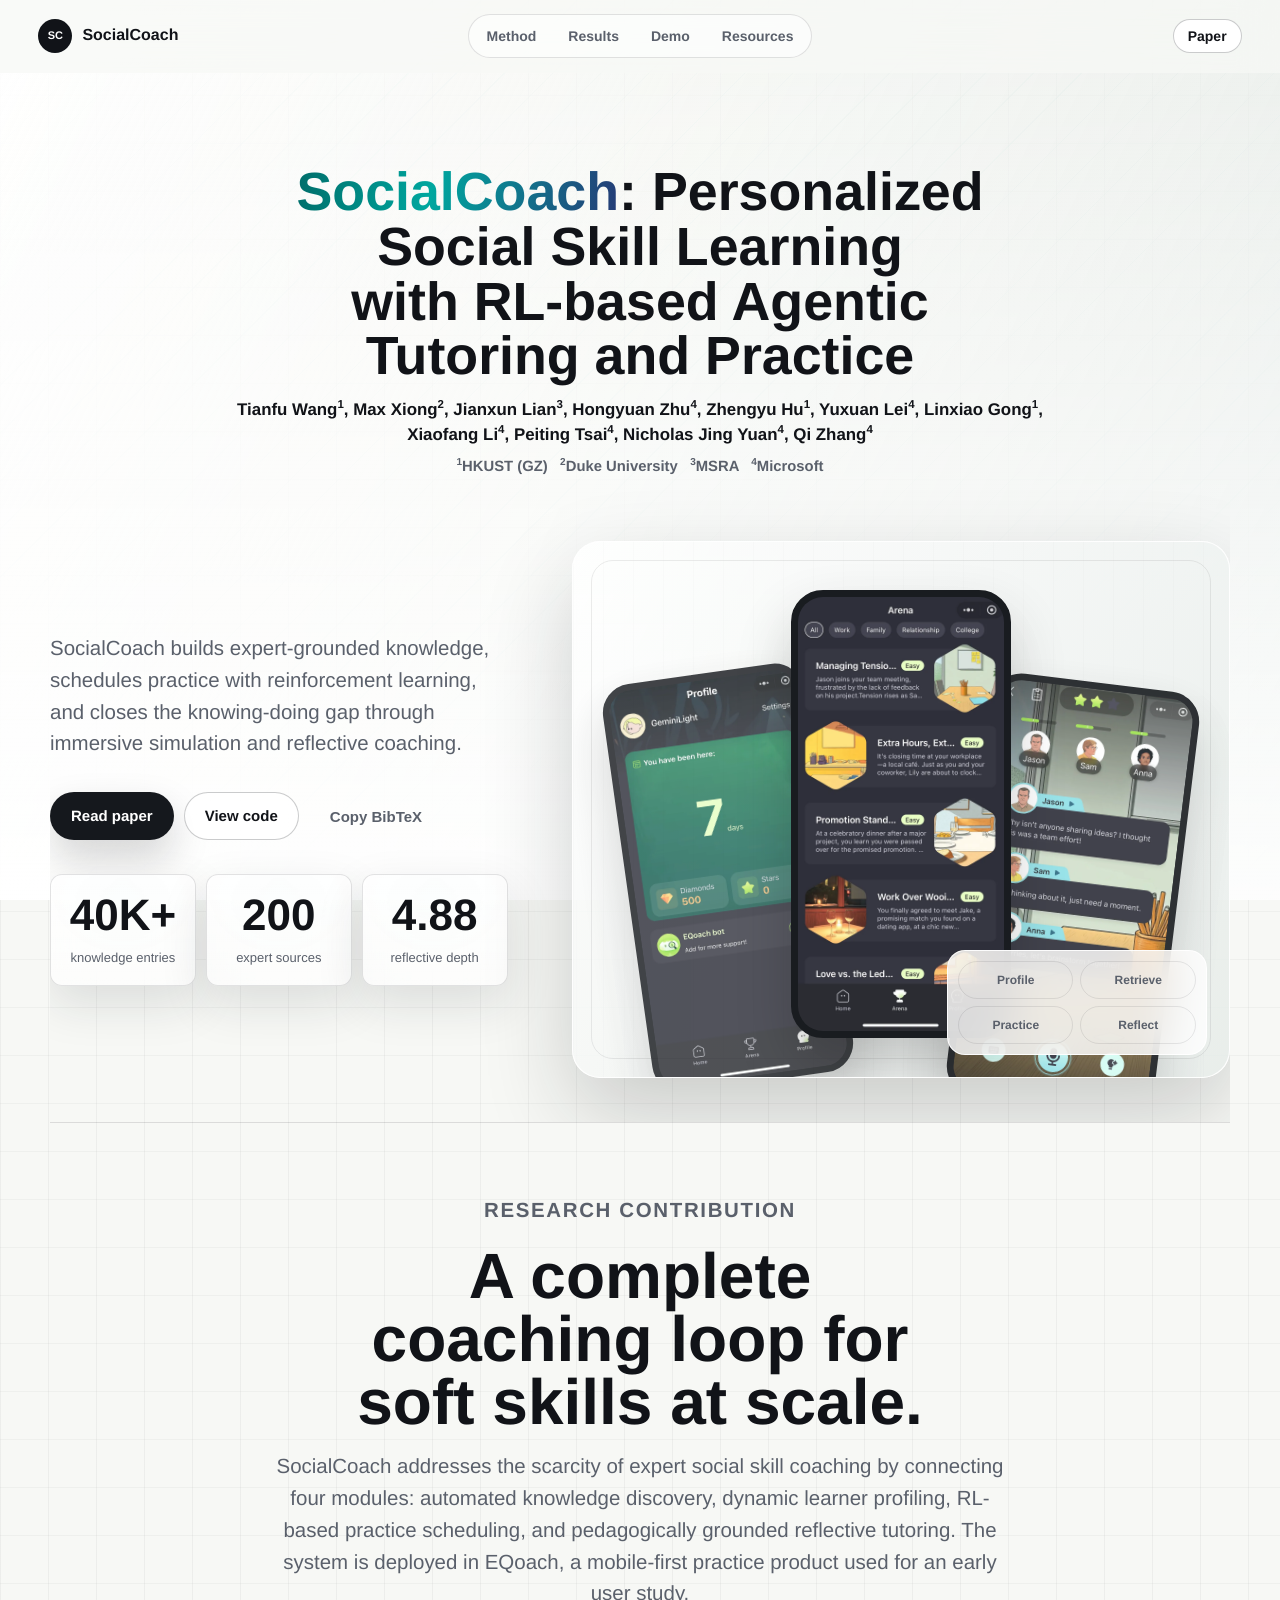
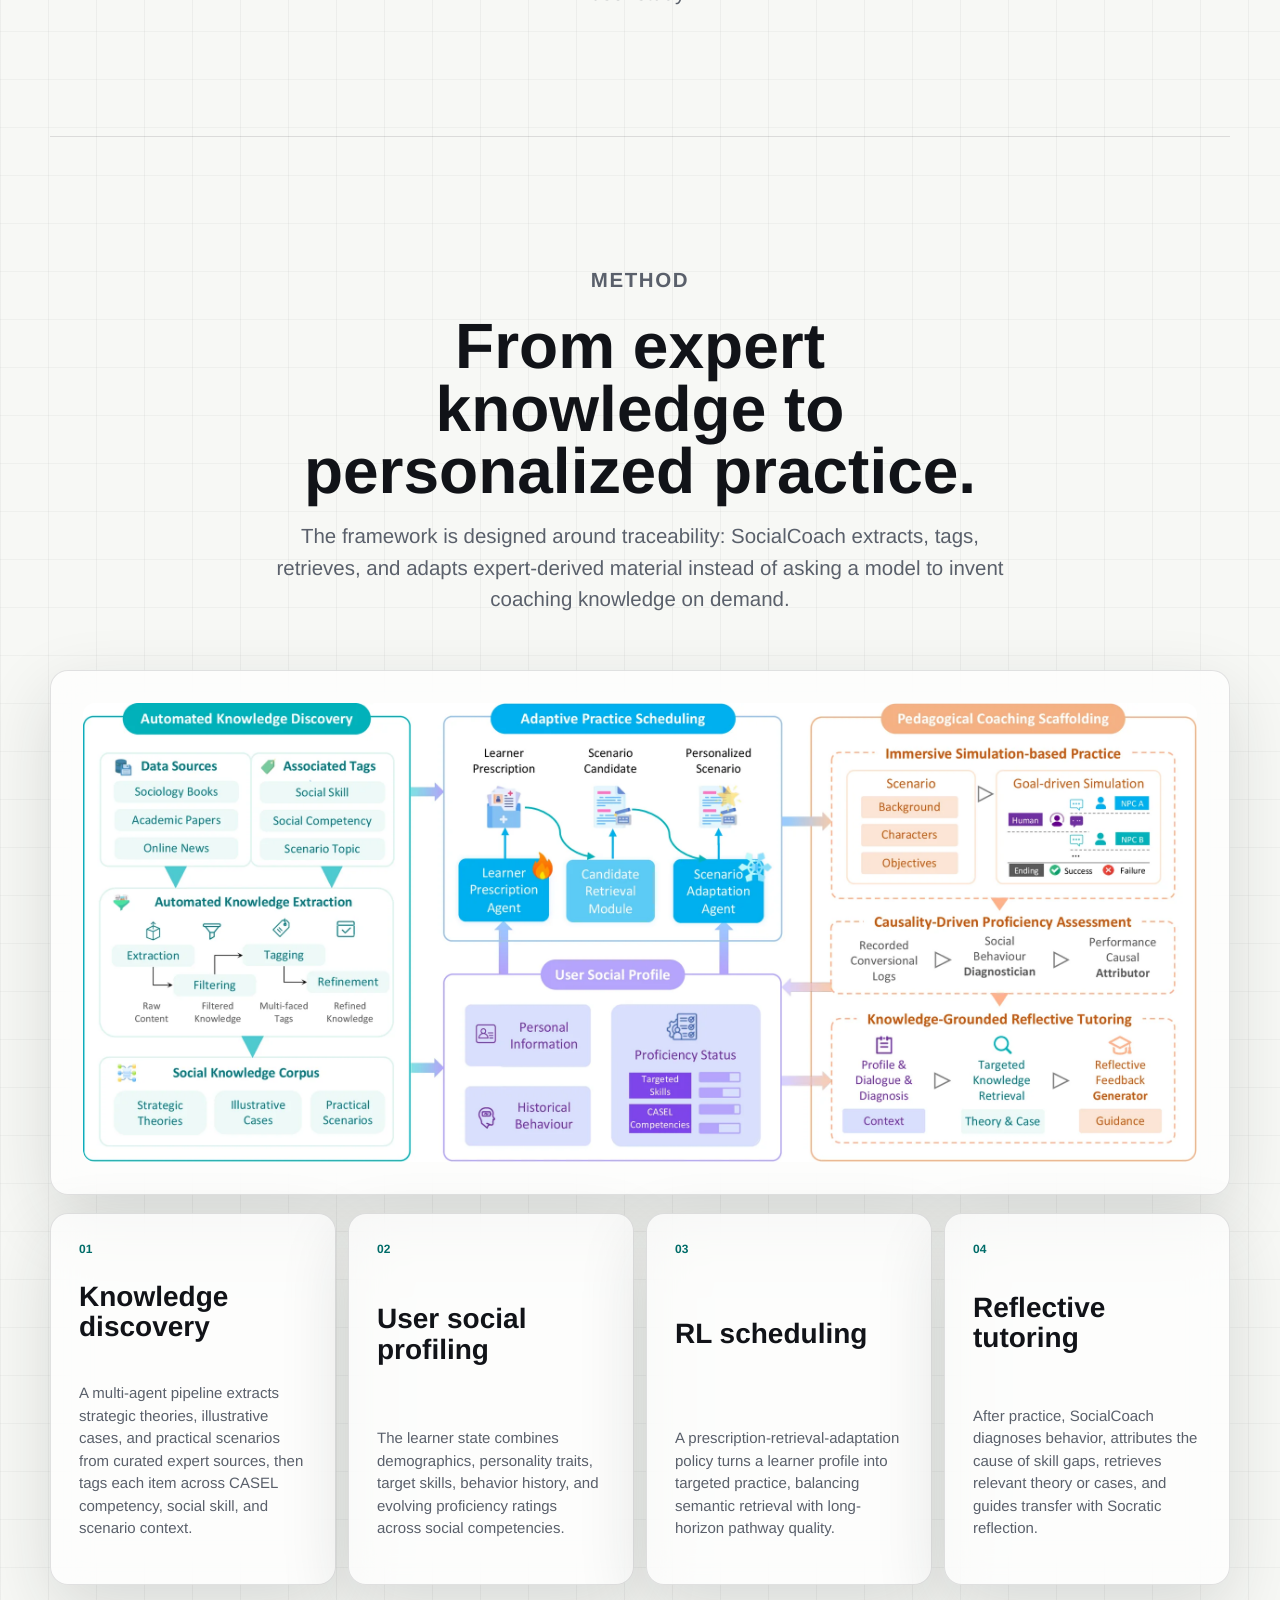
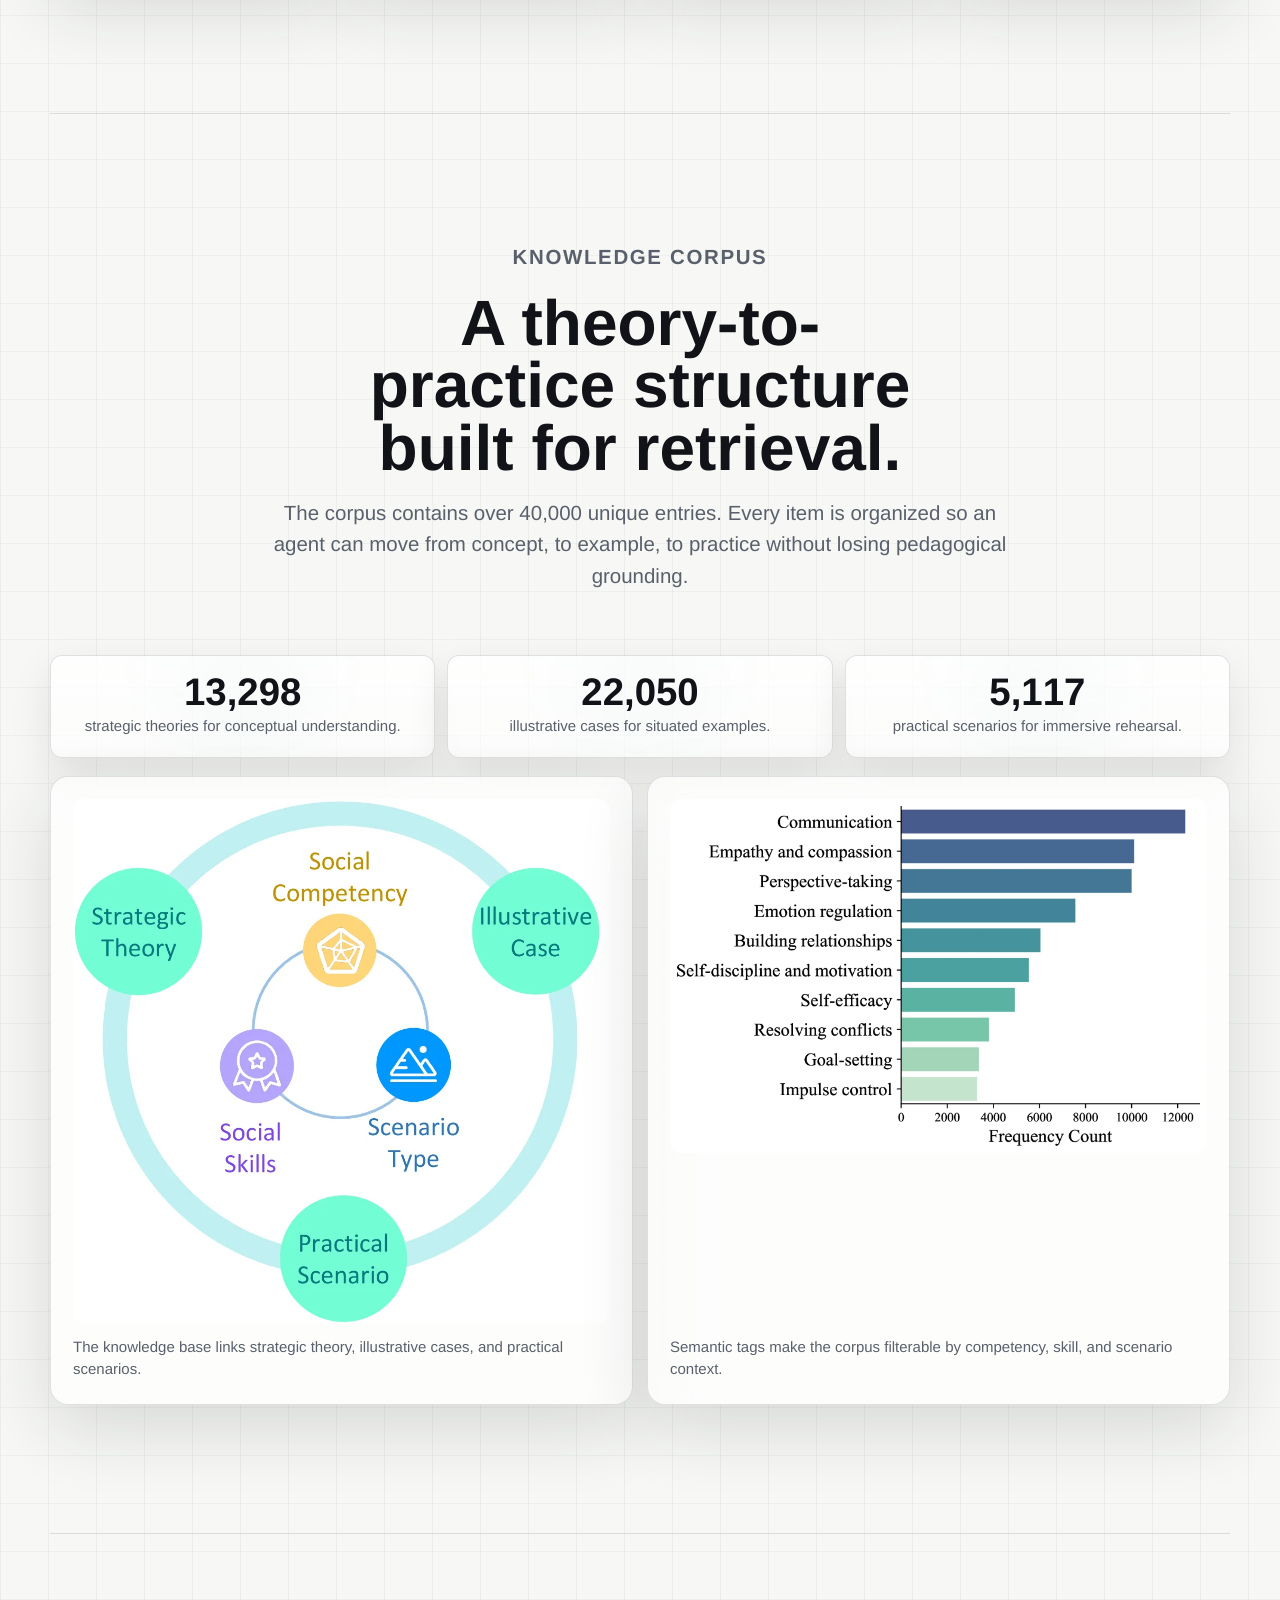
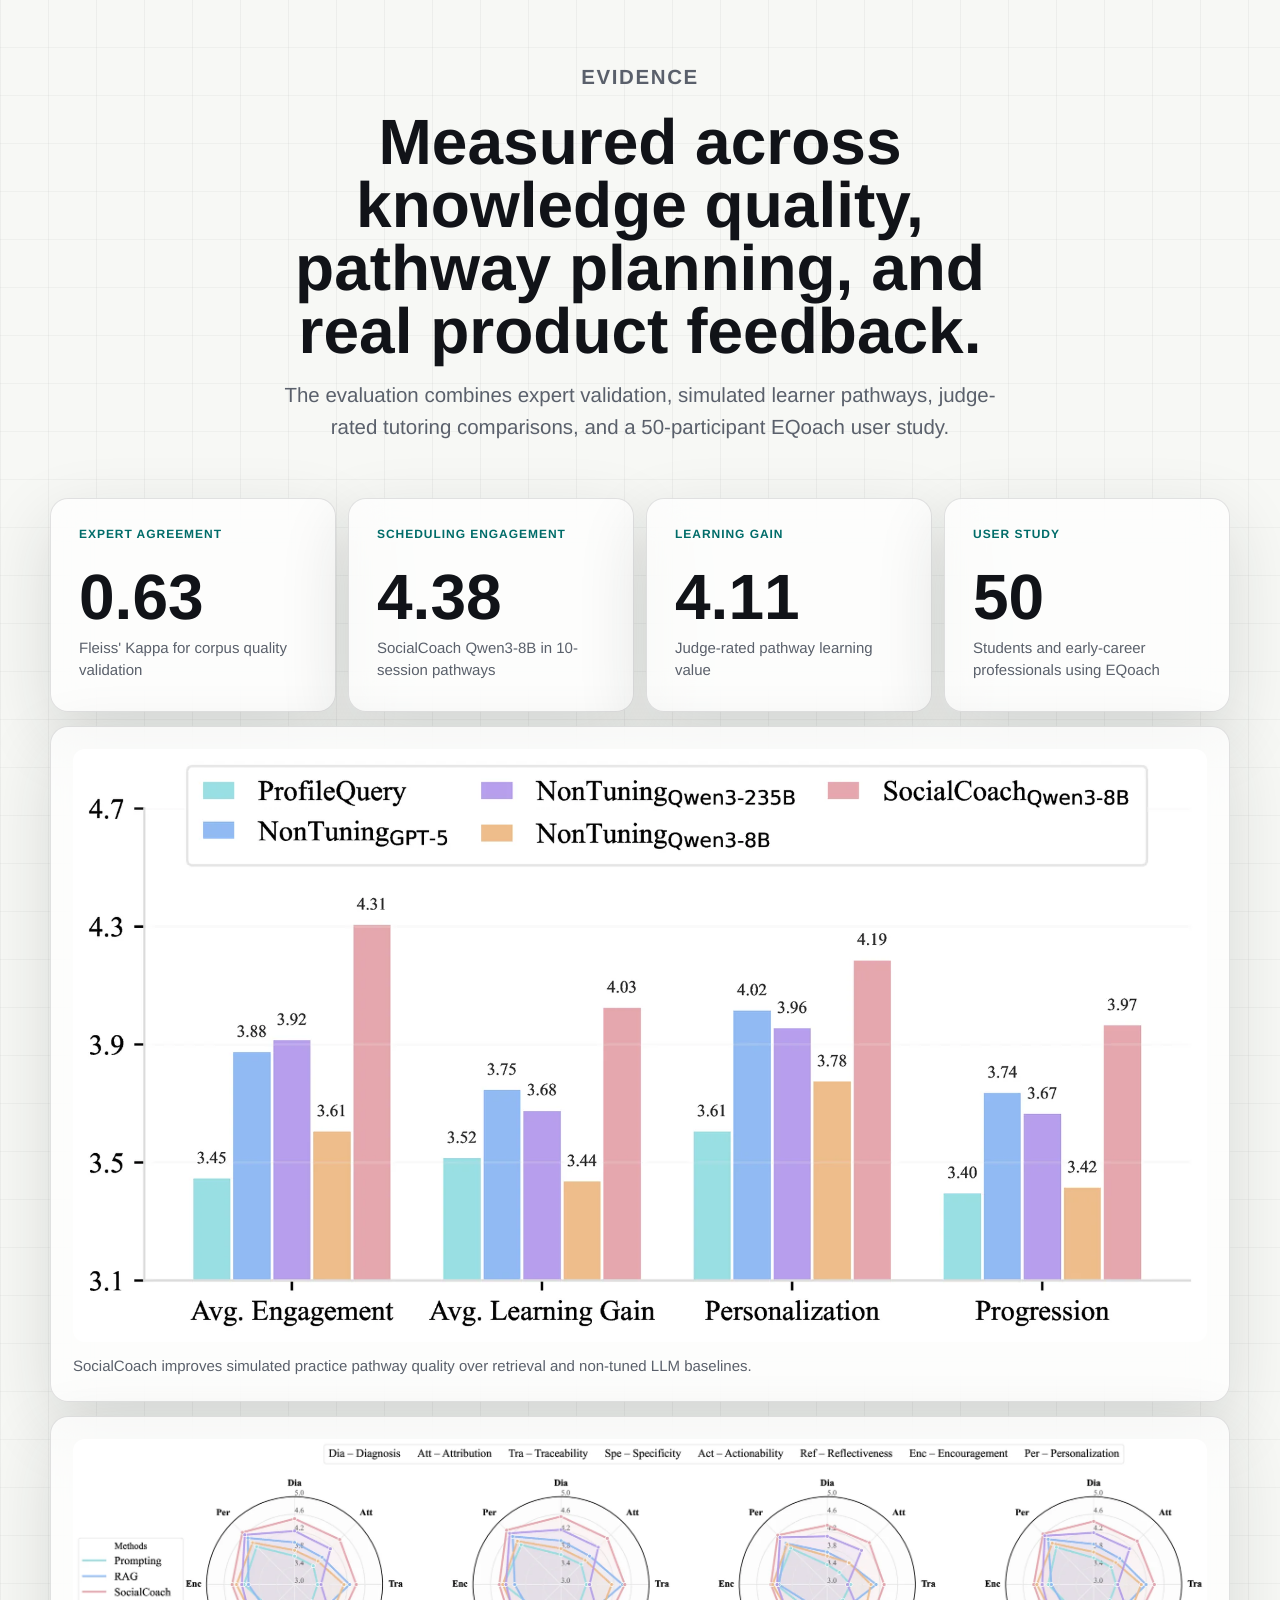
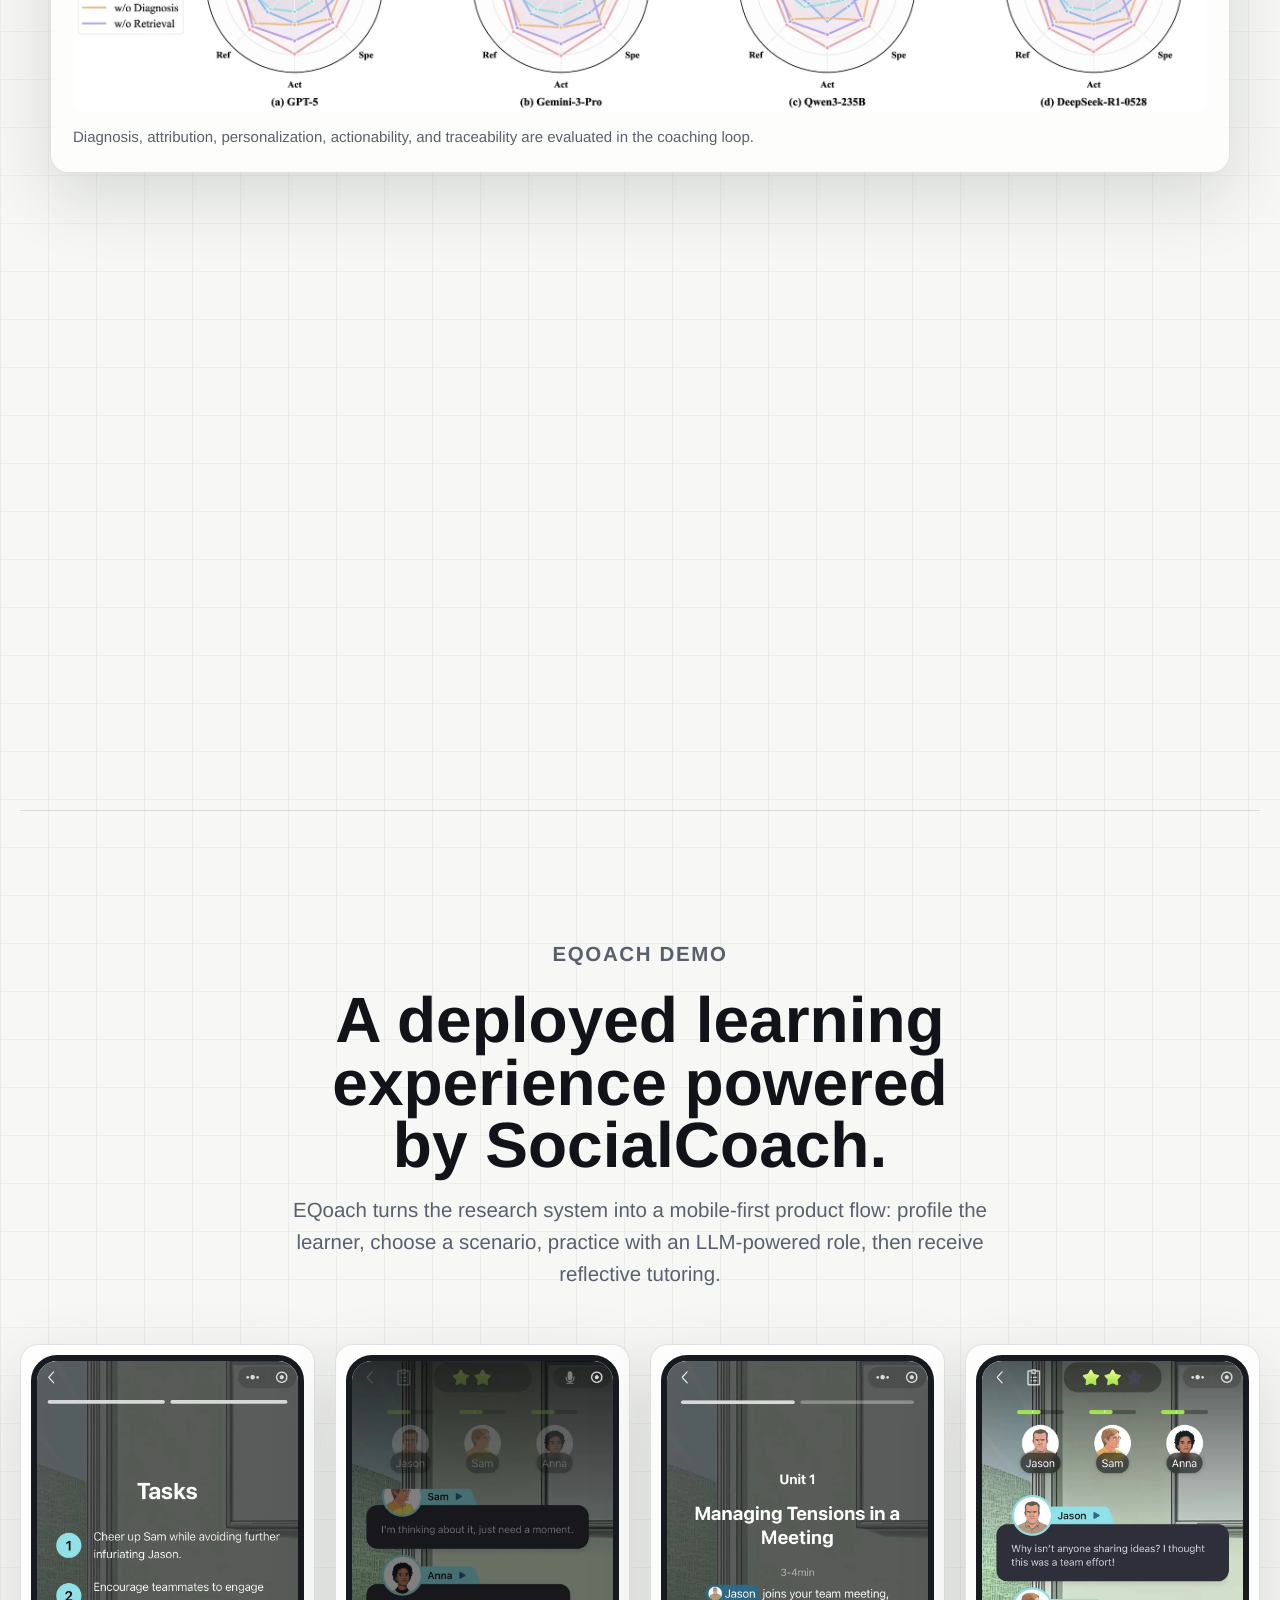
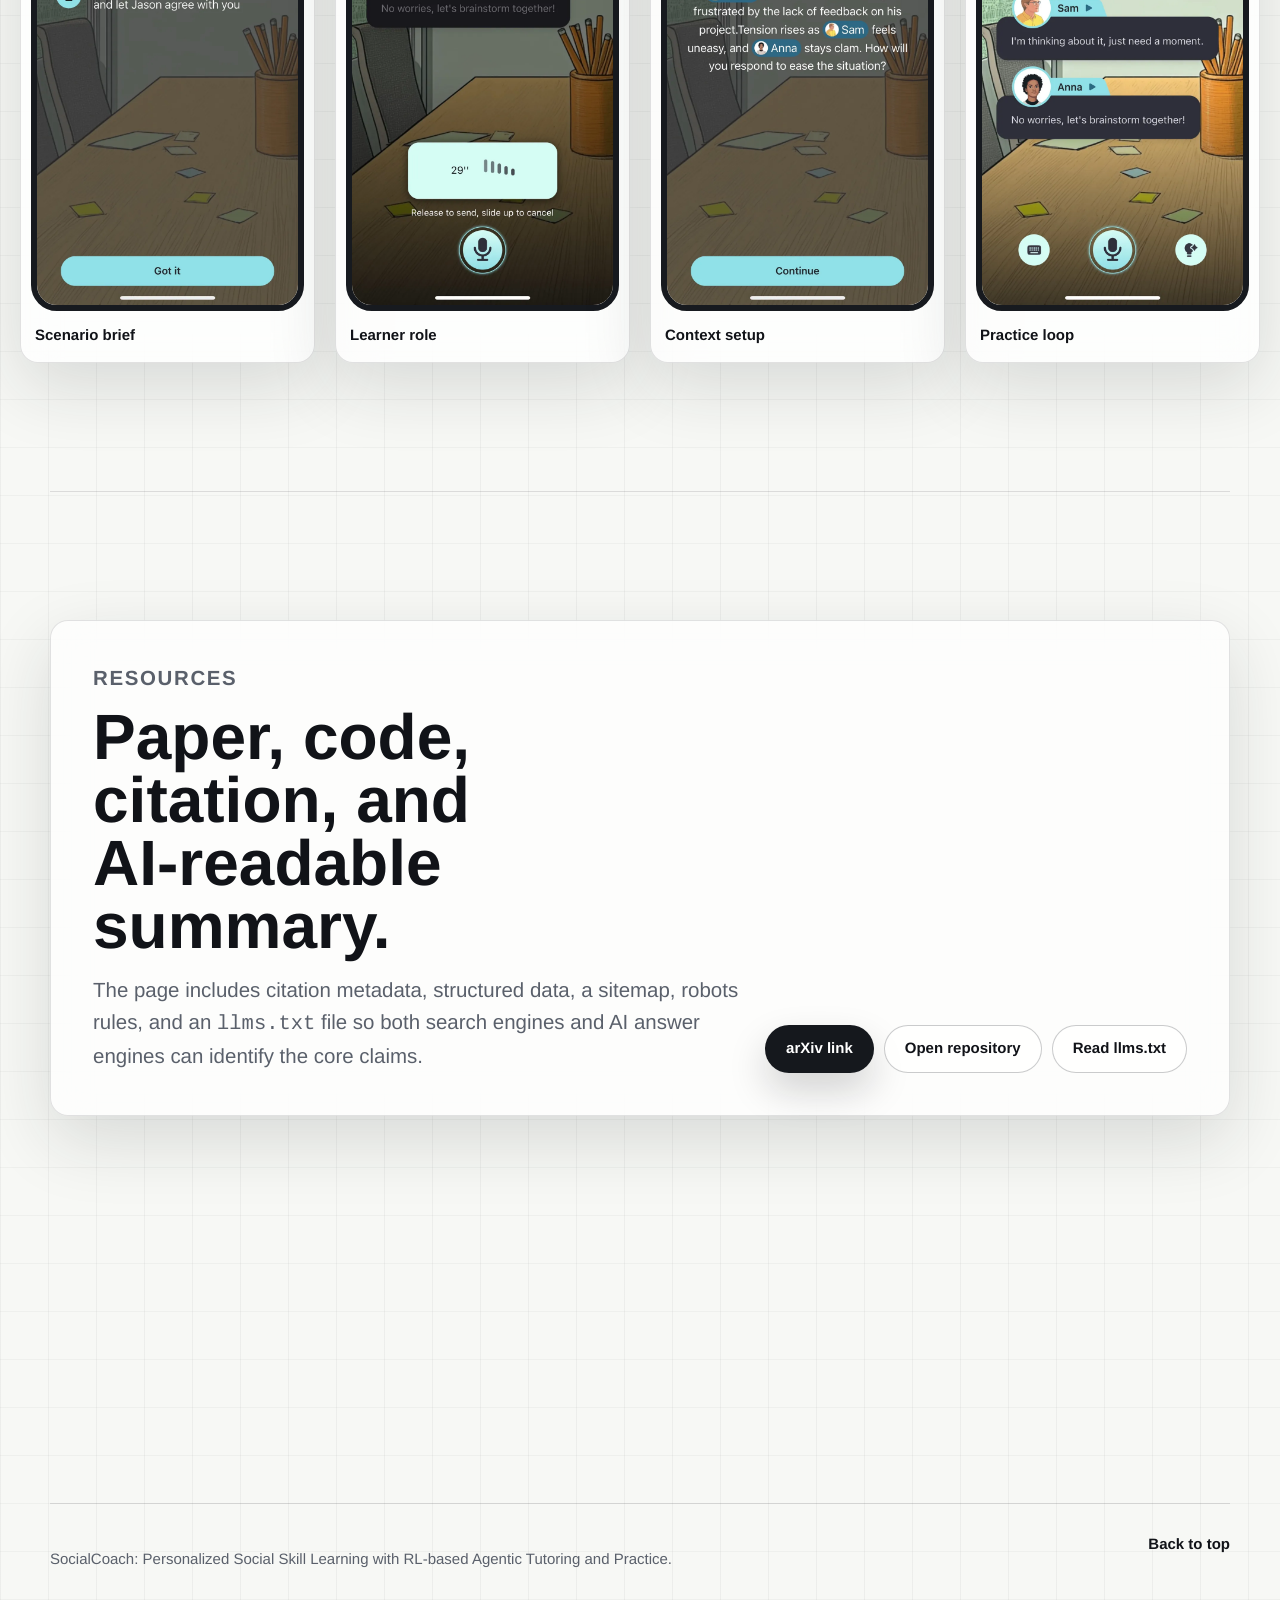
==== commit d3bee337: "Add gradient treatment to title brand" ====
--- a/docs/index.html
+++ b/docs/index.html
@@ -152,7 +152,7 @@
     <main id="main">
       <section class="hero" id="top" aria-labelledby="hero-title">
         <div class="hero-headline reveal">
-          <h1 id="hero-title">SocialCoach: Personalized Social Skill Learning with RL-based Agentic Tutoring and Practice</h1>
+          <h1 id="hero-title"><span class="title-brand">SocialCoach</span>: Personalized Social Skill Learning with RL-based Agentic Tutoring and Practice</h1>
           <p class="paper-authors">
             Tianfu Wang<sup>1</sup>, Max Xiong<sup>2</sup>, Jianxun Lian<sup>3</sup>,
             Hongyuan Zhu<sup>4</sup>, Zhengyu Hu<sup>1</sup>, Yuxuan Lei<sup>4</sup>,
--- a/docs/styles.css
+++ b/docs/styles.css
@@ -199,6 +199,9 @@
 
 .hero-headline {
   max-width: 1080px;
+  margin-right: auto;
+  margin-left: auto;
+  text-align: center;
 }
 
 .hero-body {
@@ -233,13 +236,21 @@
 
 h1 {
   max-width: 27ch;
-  margin: 18px 0 22px;
+  margin: 18px auto 22px;
   font-size: clamp(34px, 4.2vw, 58px);
   line-height: 1.02;
   letter-spacing: 0;
   overflow-wrap: normal;
   word-break: keep-all;
   text-wrap: balance;
+}
+
+.title-brand {
+  color: var(--accent-deep);
+  background: linear-gradient(100deg, #006c69 0%, #00a79f 42%, #253a76 100%);
+  -webkit-background-clip: text;
+  background-clip: text;
+  -webkit-text-fill-color: transparent;
 }
 
 h2 {
@@ -272,19 +283,19 @@
 
 .paper-authors {
   max-width: 92ch;
-  margin: -8px 0 8px;
+  margin: -8px auto 10px;
   color: var(--ink);
-  font-size: clamp(14px, 1.2vw, 17px);
-  font-weight: 680;
+  font-size: clamp(15px, 1.32vw, 19px);
+  font-weight: 720;
   line-height: 1.45;
 }
 
 .paper-affiliations {
   max-width: 92ch;
-  margin: 0 0 18px;
+  margin: 0 auto 18px;
   color: var(--muted);
-  font-size: clamp(13px, 1.05vw, 15px);
-  font-weight: 640;
+  font-size: clamp(14px, 1.16vw, 16px);
+  font-weight: 680;
   line-height: 1.45;
 }
 
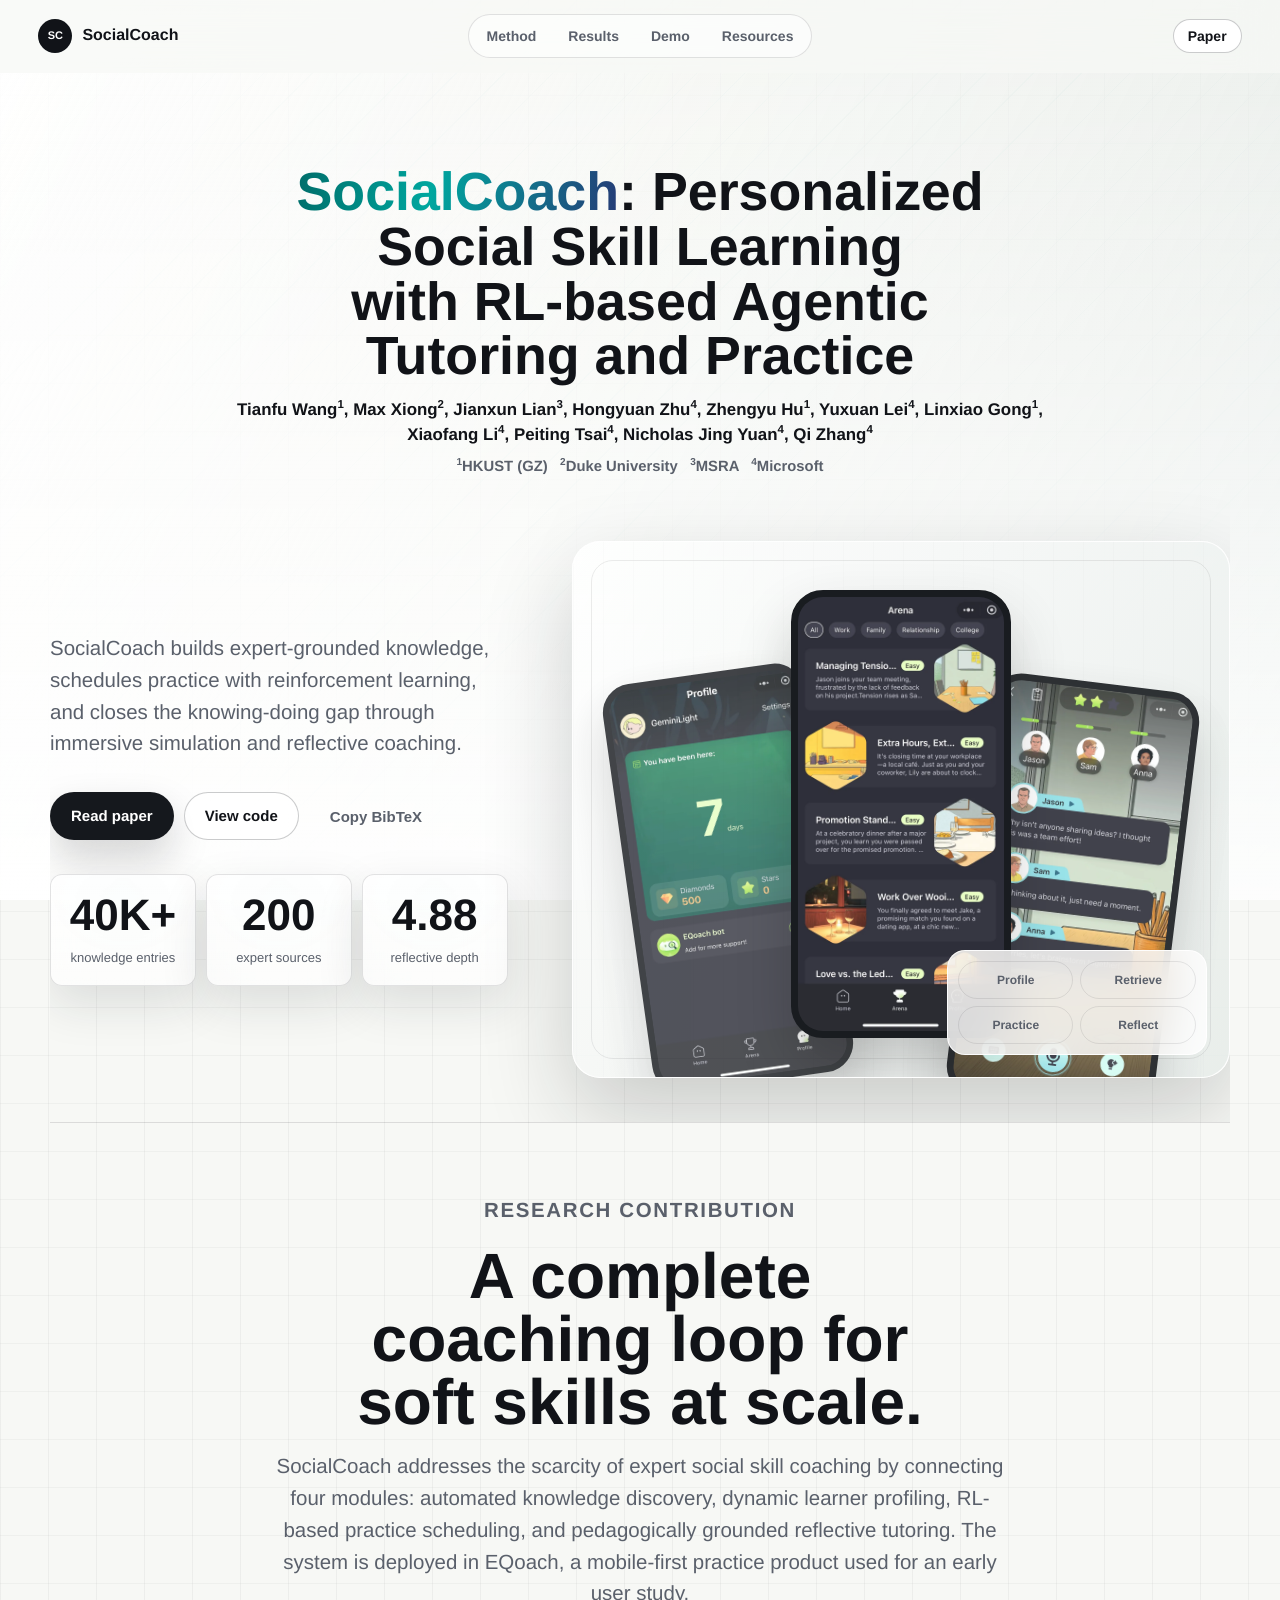
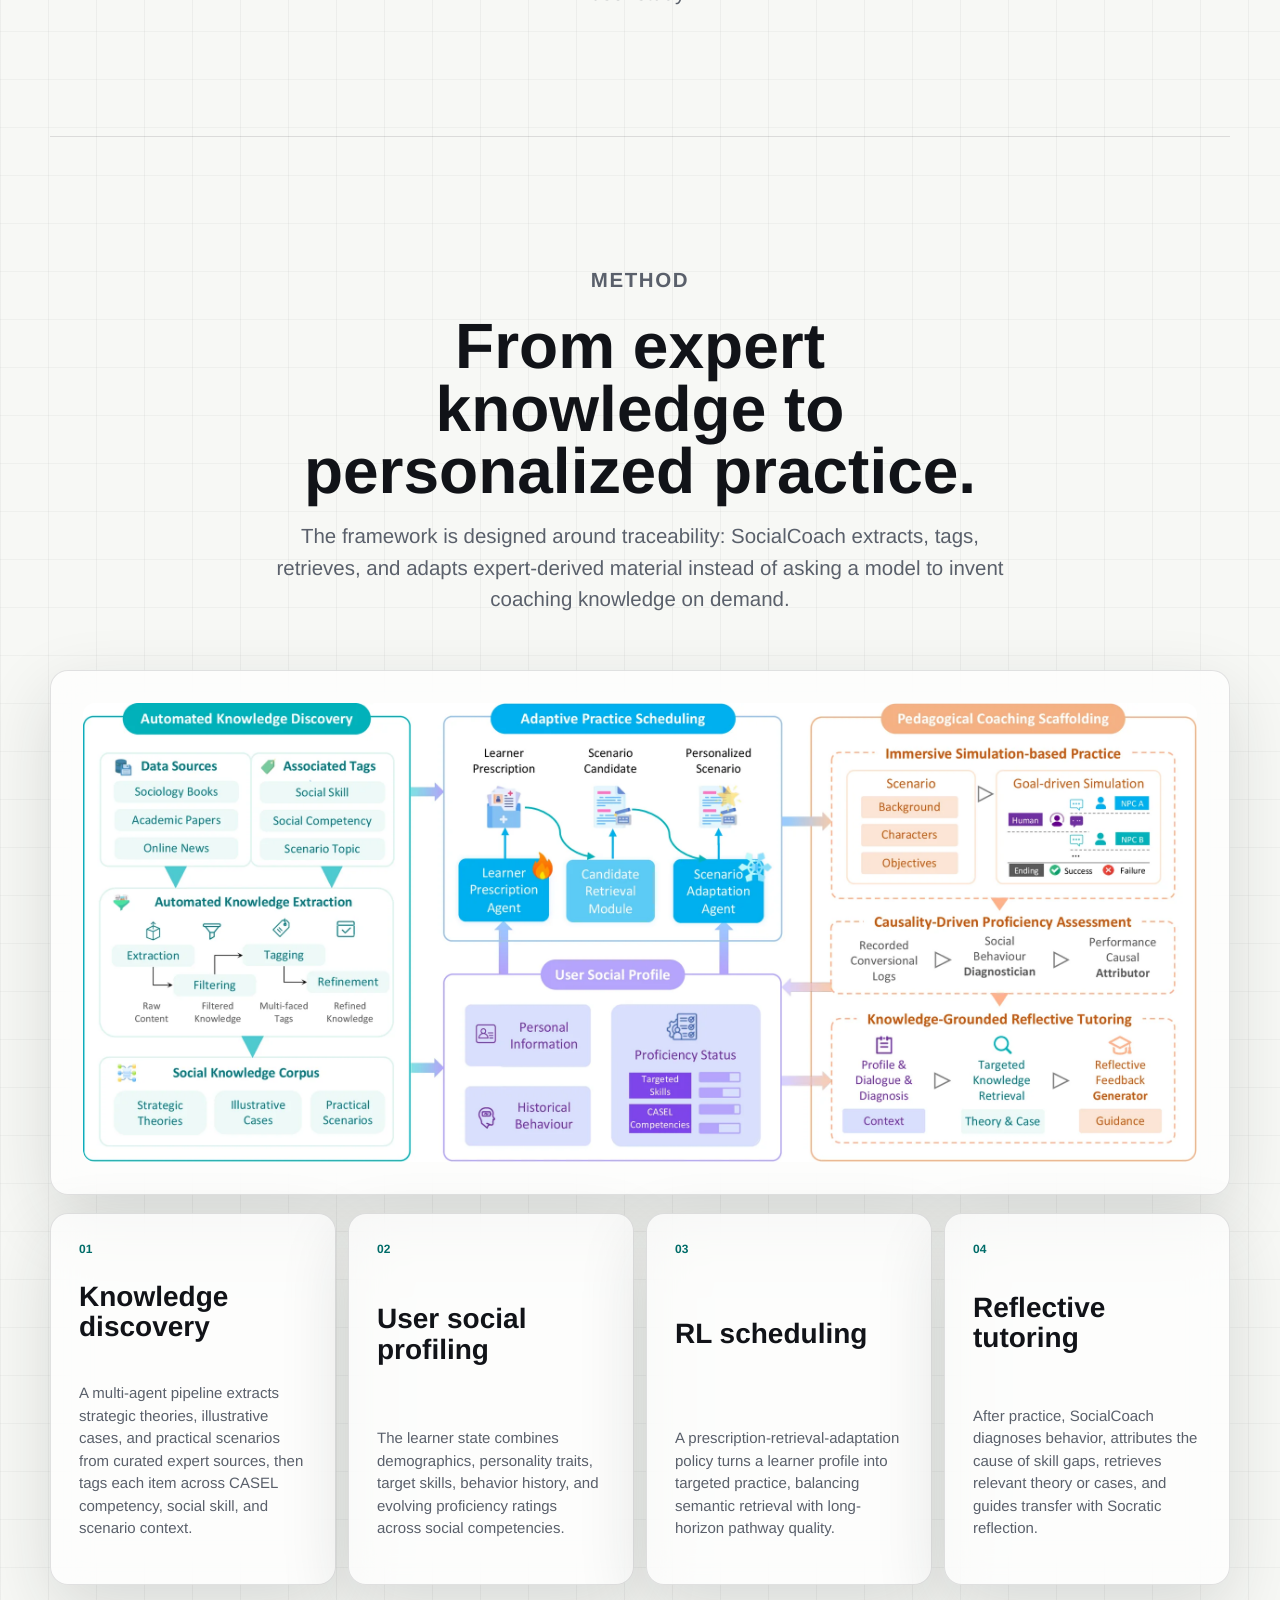
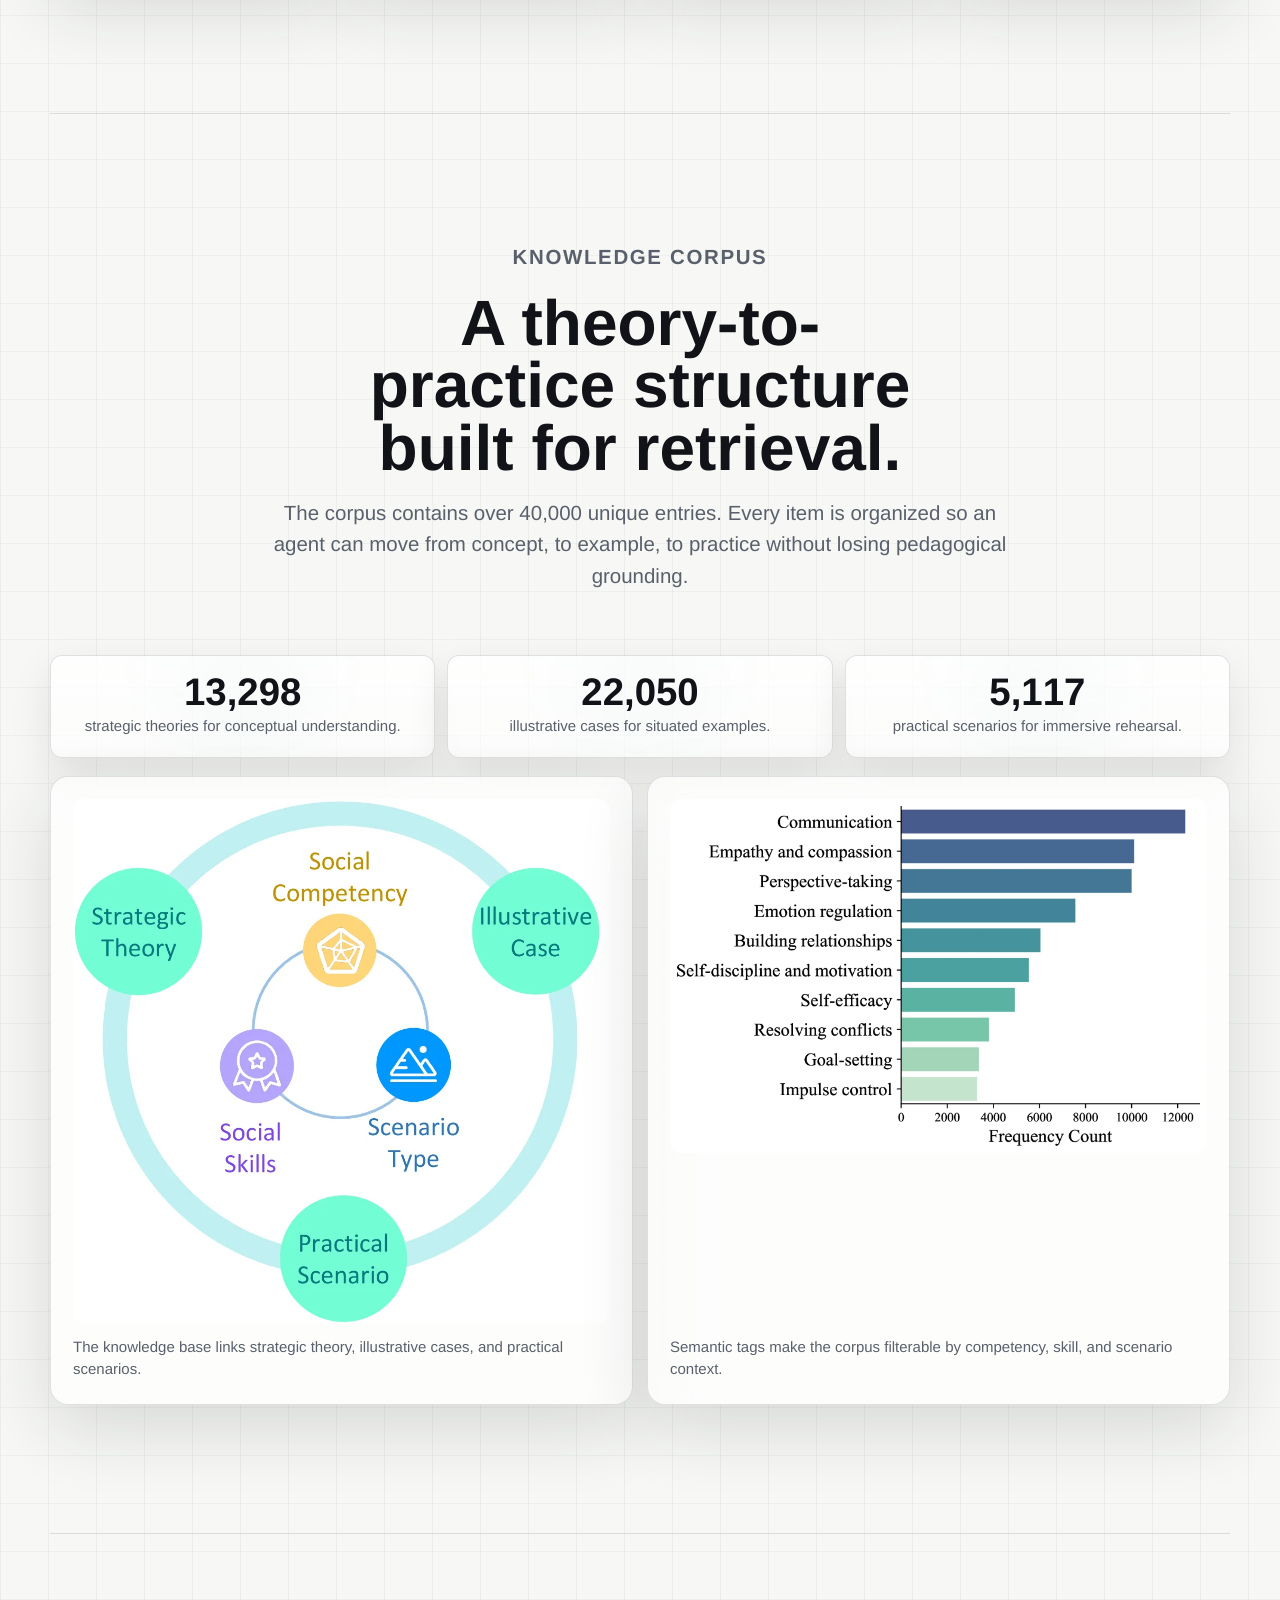
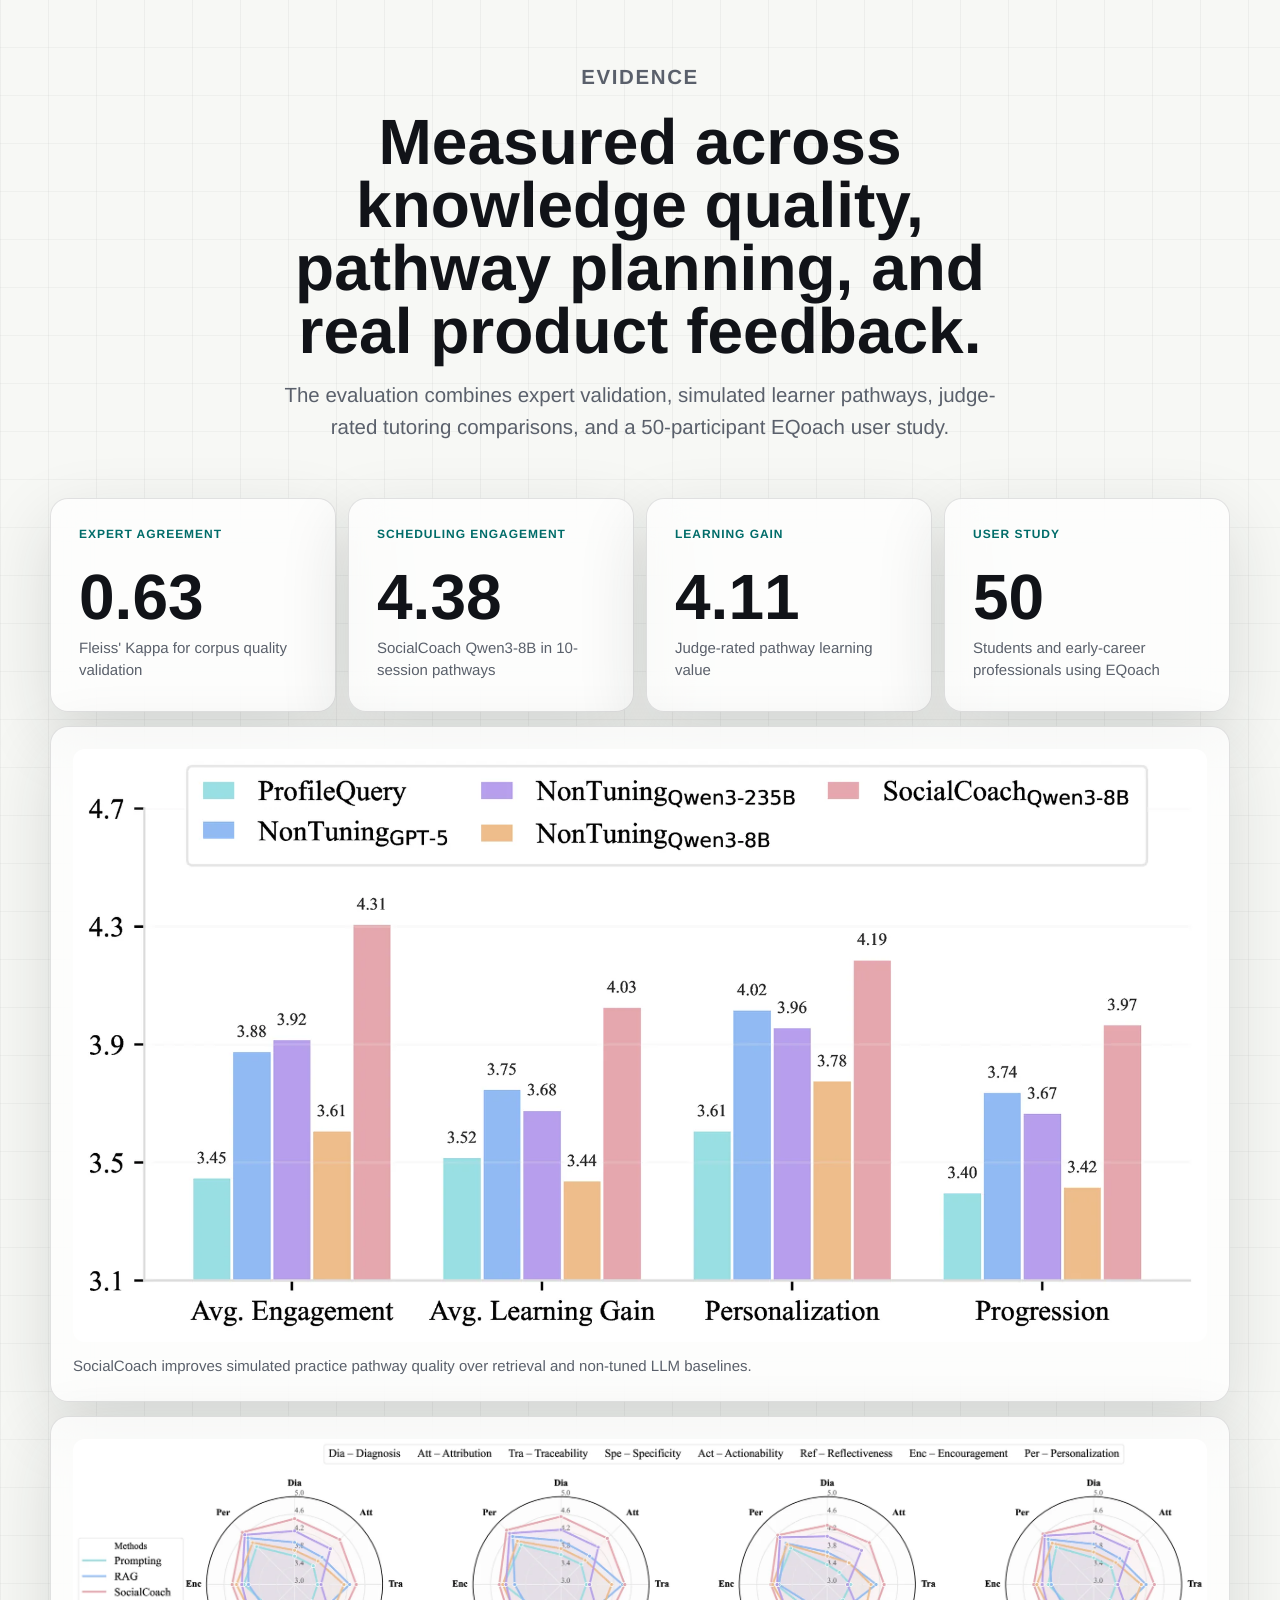
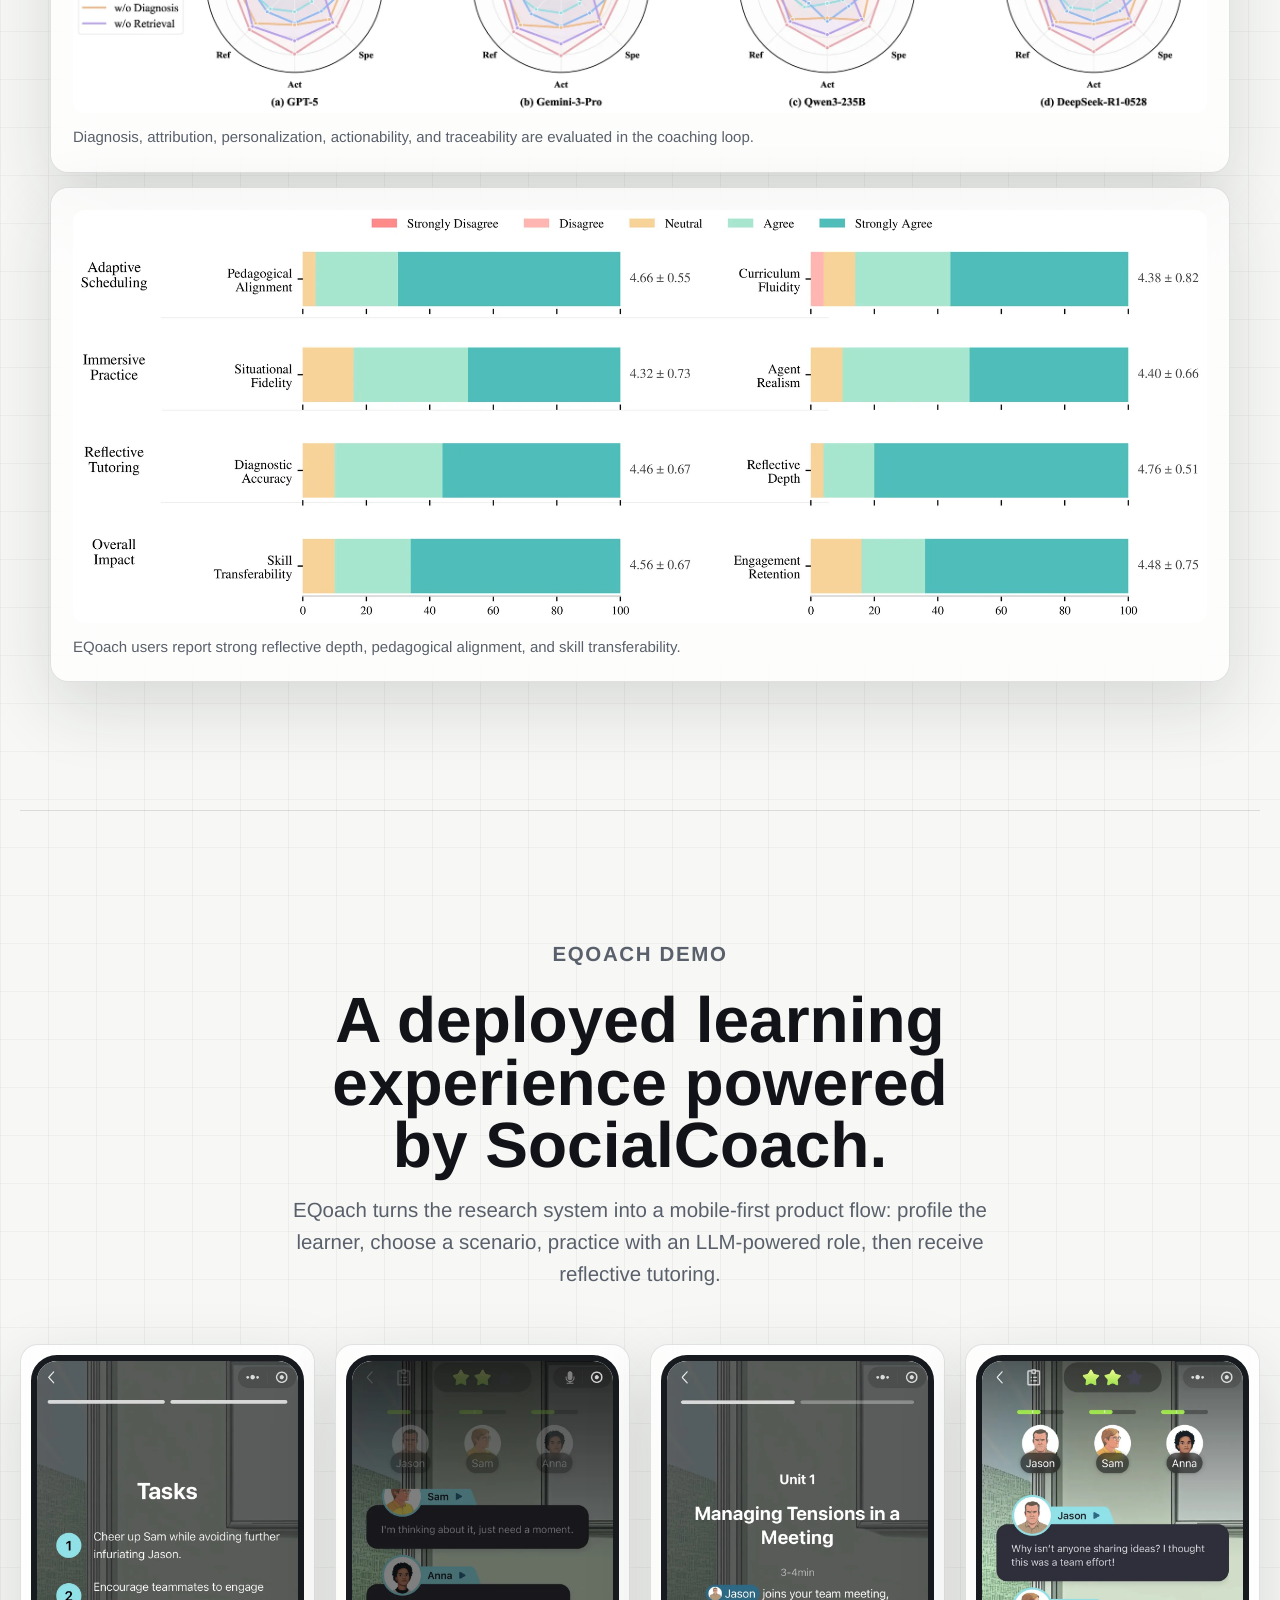
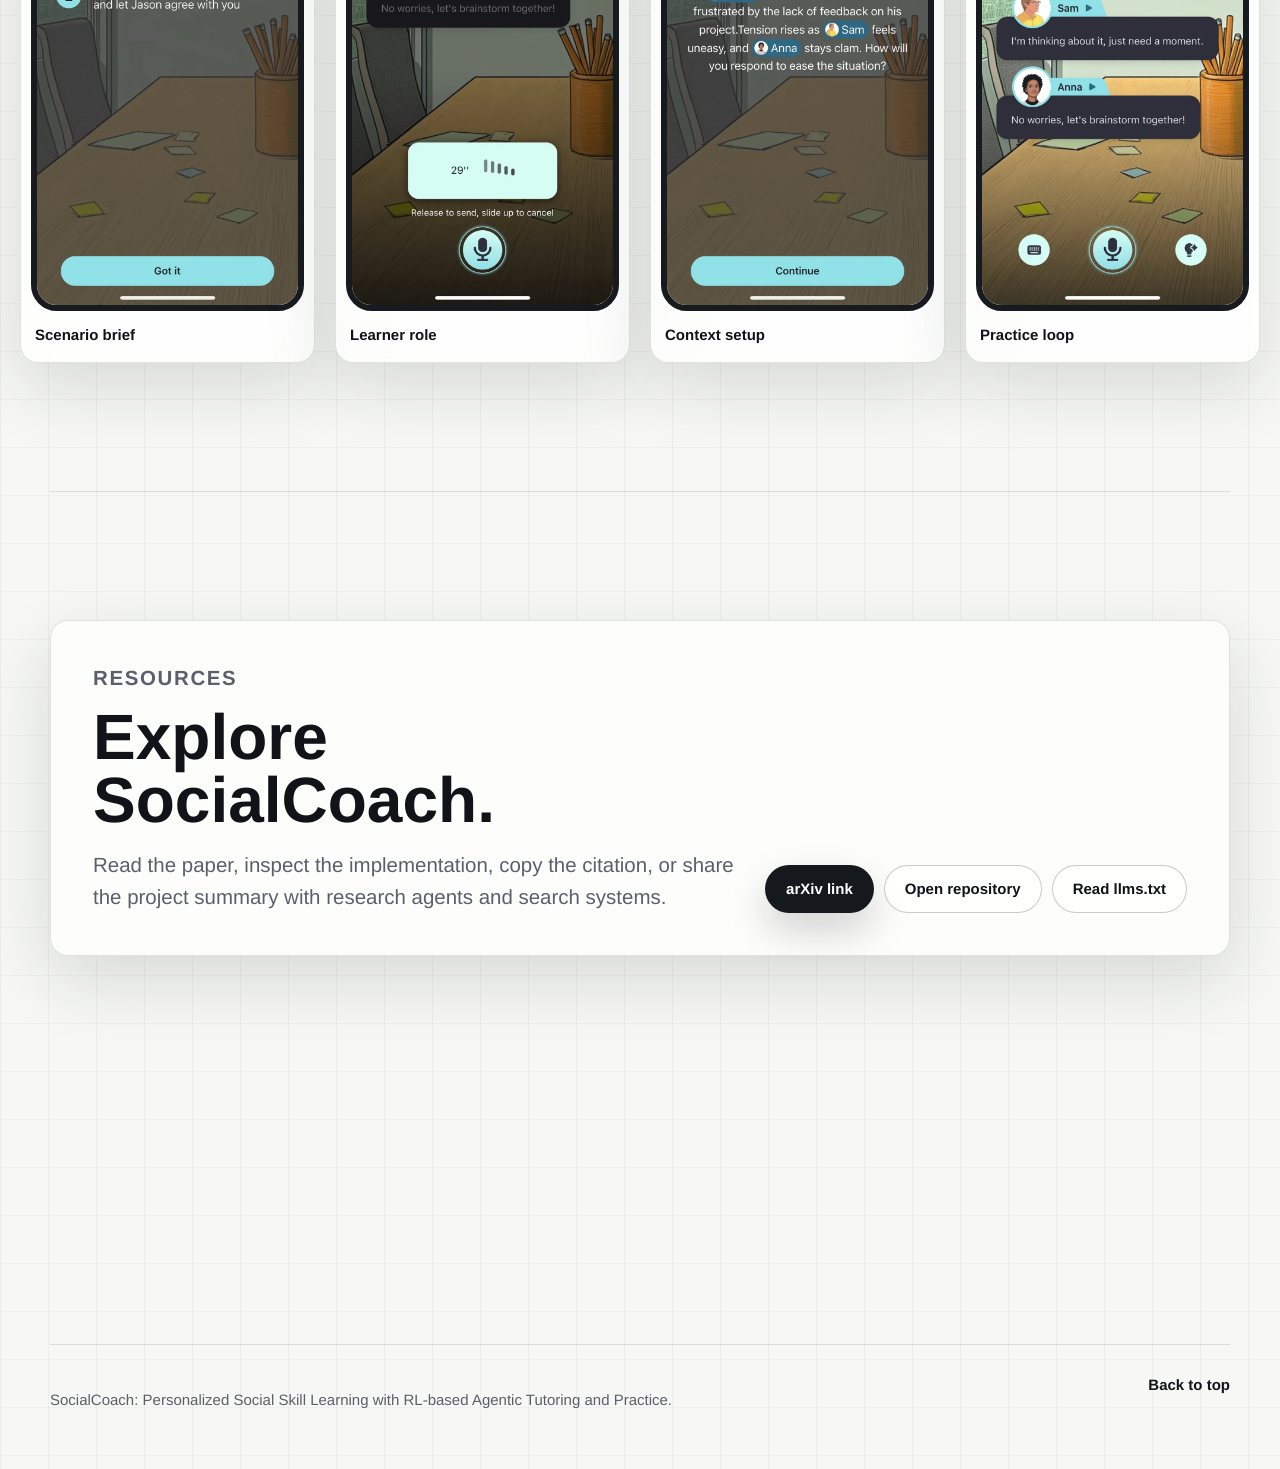
==== commit ada3827b: "Refine resources section copy" ====
--- a/docs/index.html
+++ b/docs/index.html
@@ -390,10 +390,10 @@
         <div class="resource-card reveal">
           <div>
             <p class="section-kicker">Resources</p>
-            <h2 id="resources-title">Paper, code, citation, and AI-readable summary.</h2>
+            <h2 id="resources-title">Explore SocialCoach.</h2>
             <p>
-              The page includes citation metadata, structured data, a sitemap, robots rules, and an
-              <code>llms.txt</code> file so both search engines and AI answer engines can identify the core claims.
+              Read the paper, inspect the implementation, copy the citation, or share the project
+              summary with research agents and search systems.
             </p>
           </div>
           <div class="resource-actions">
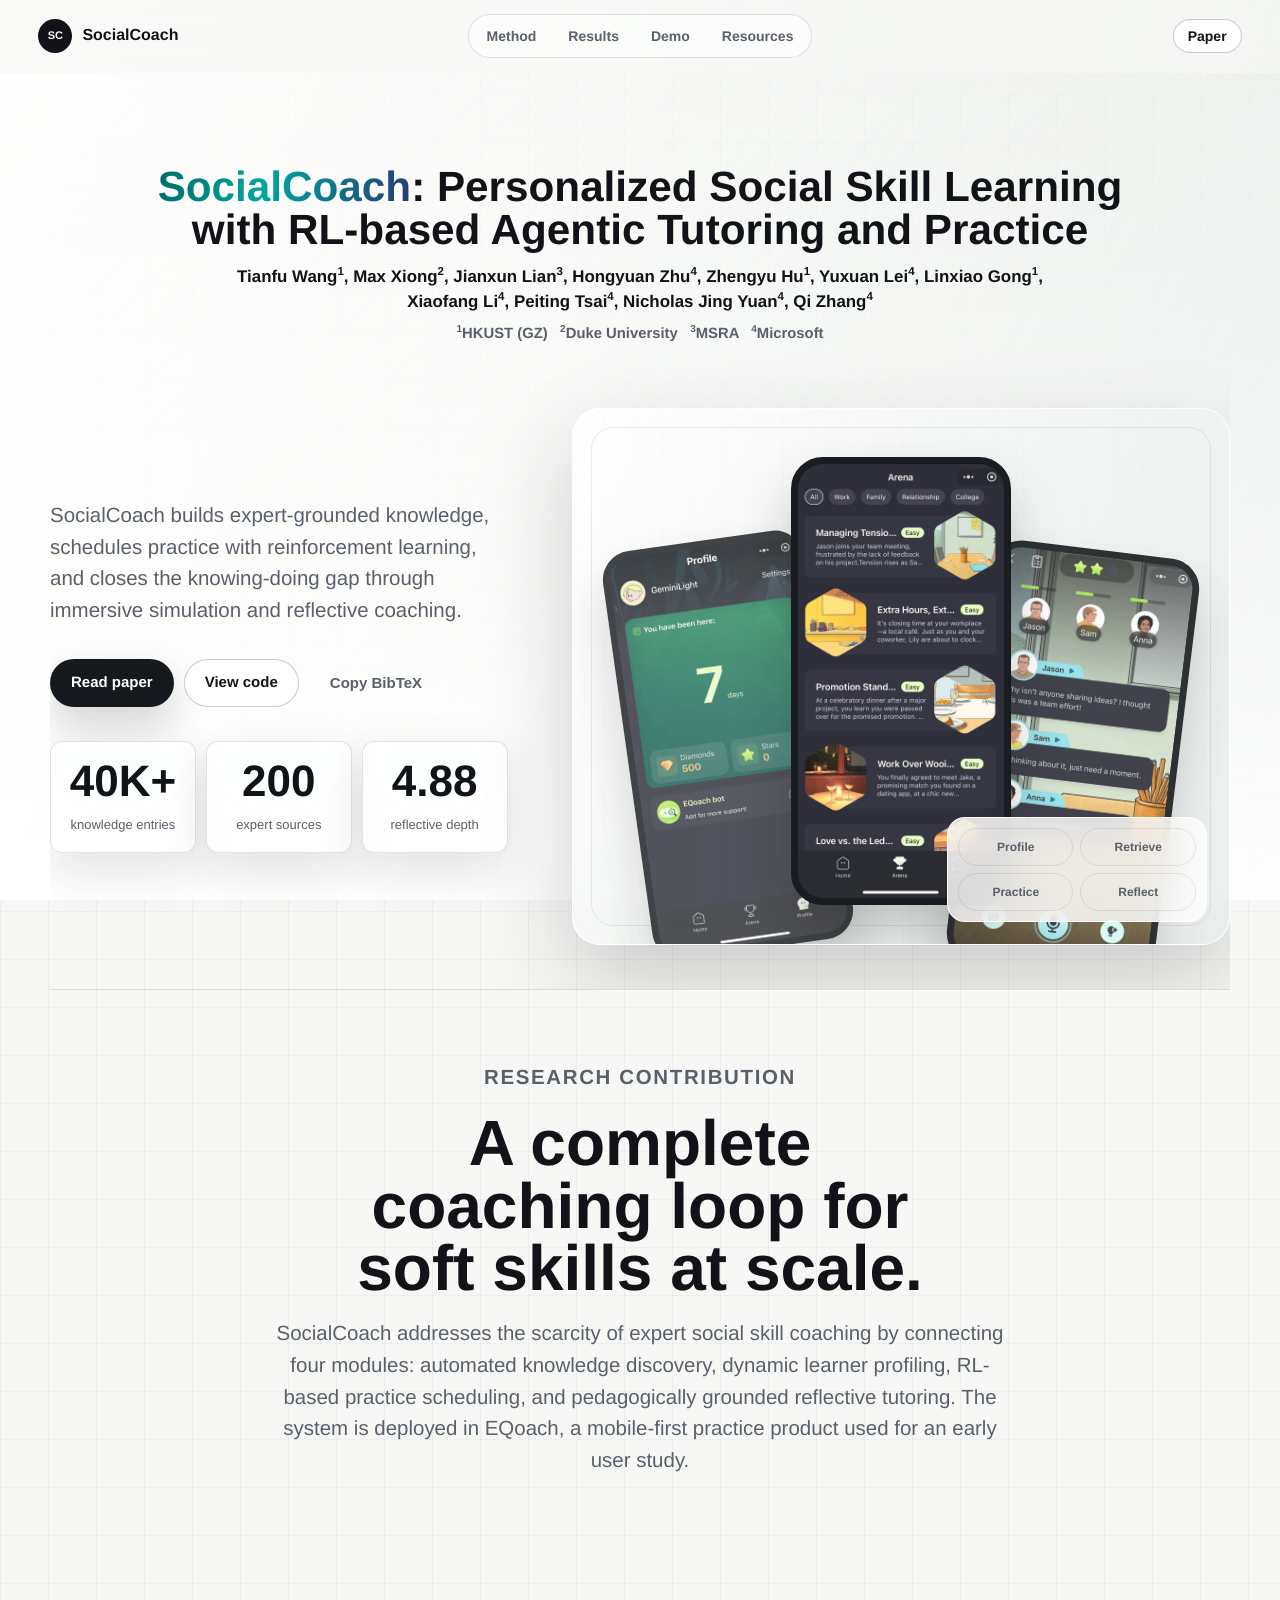
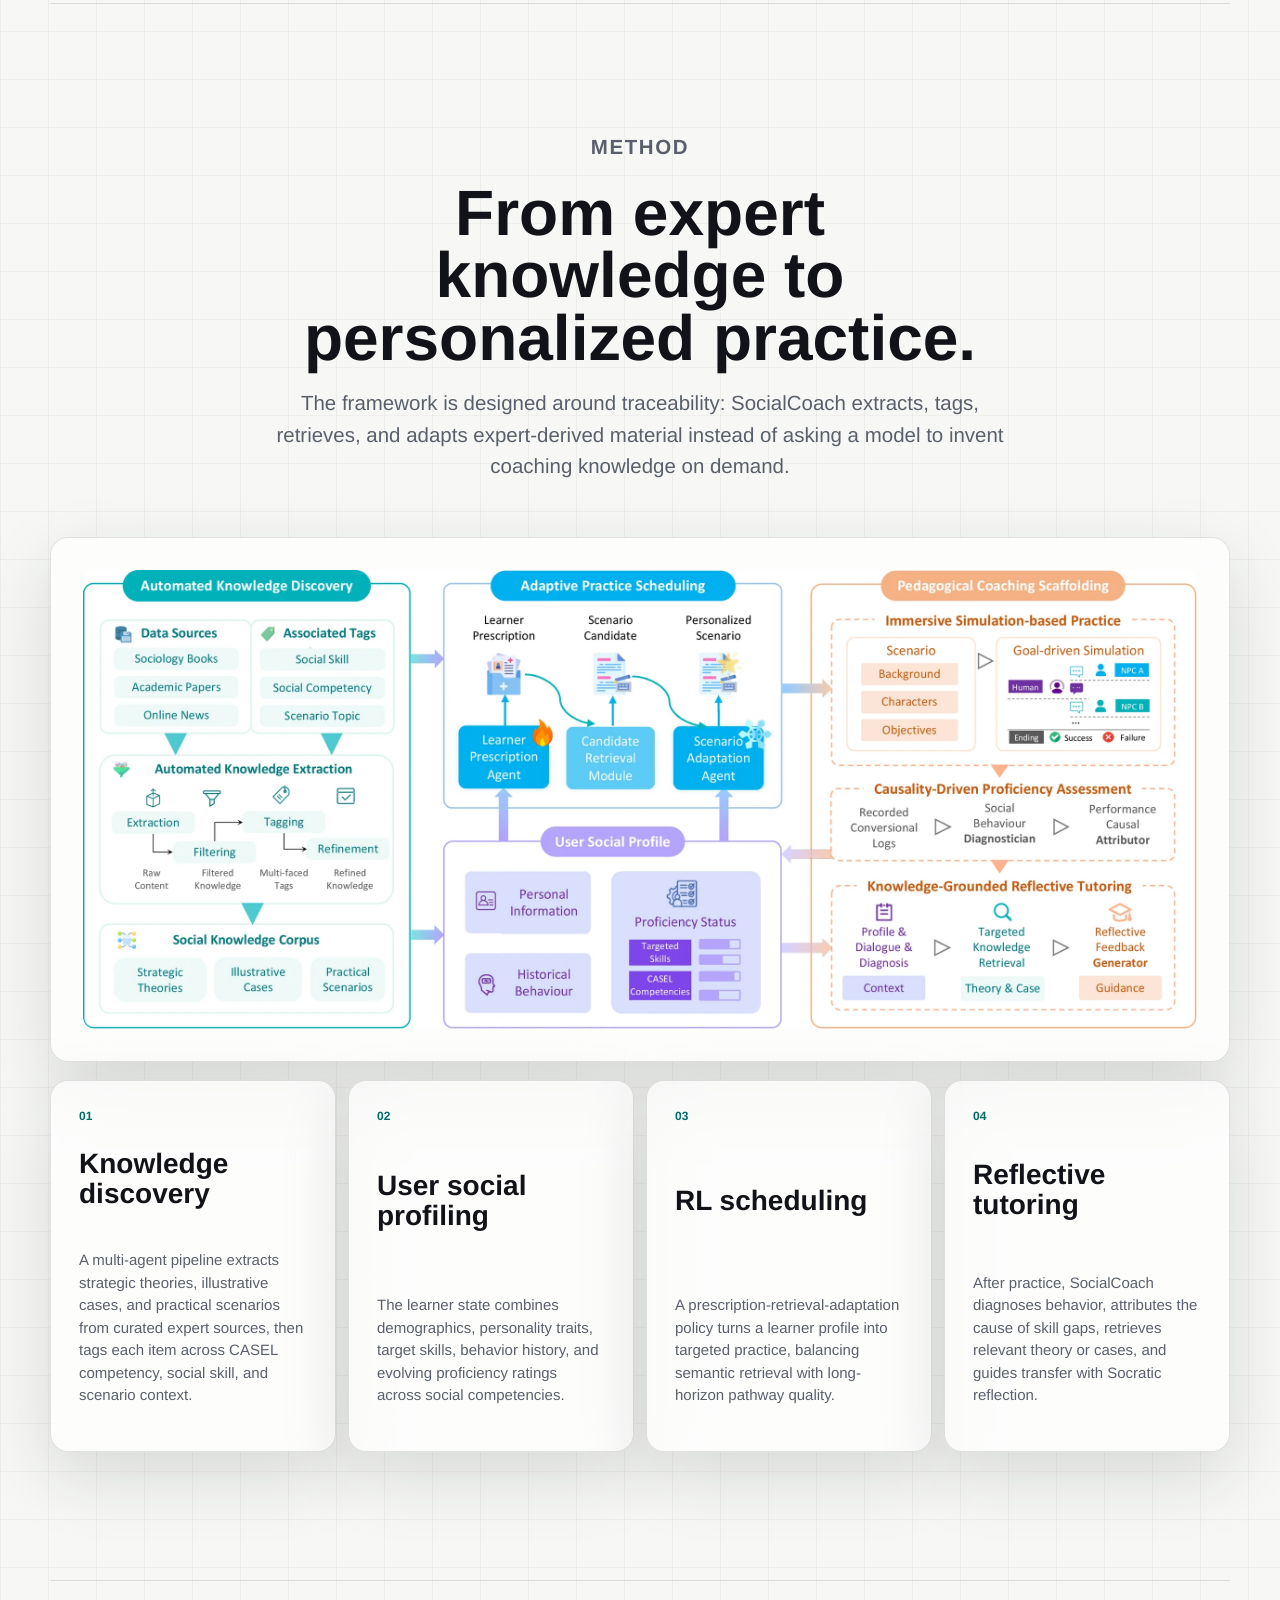
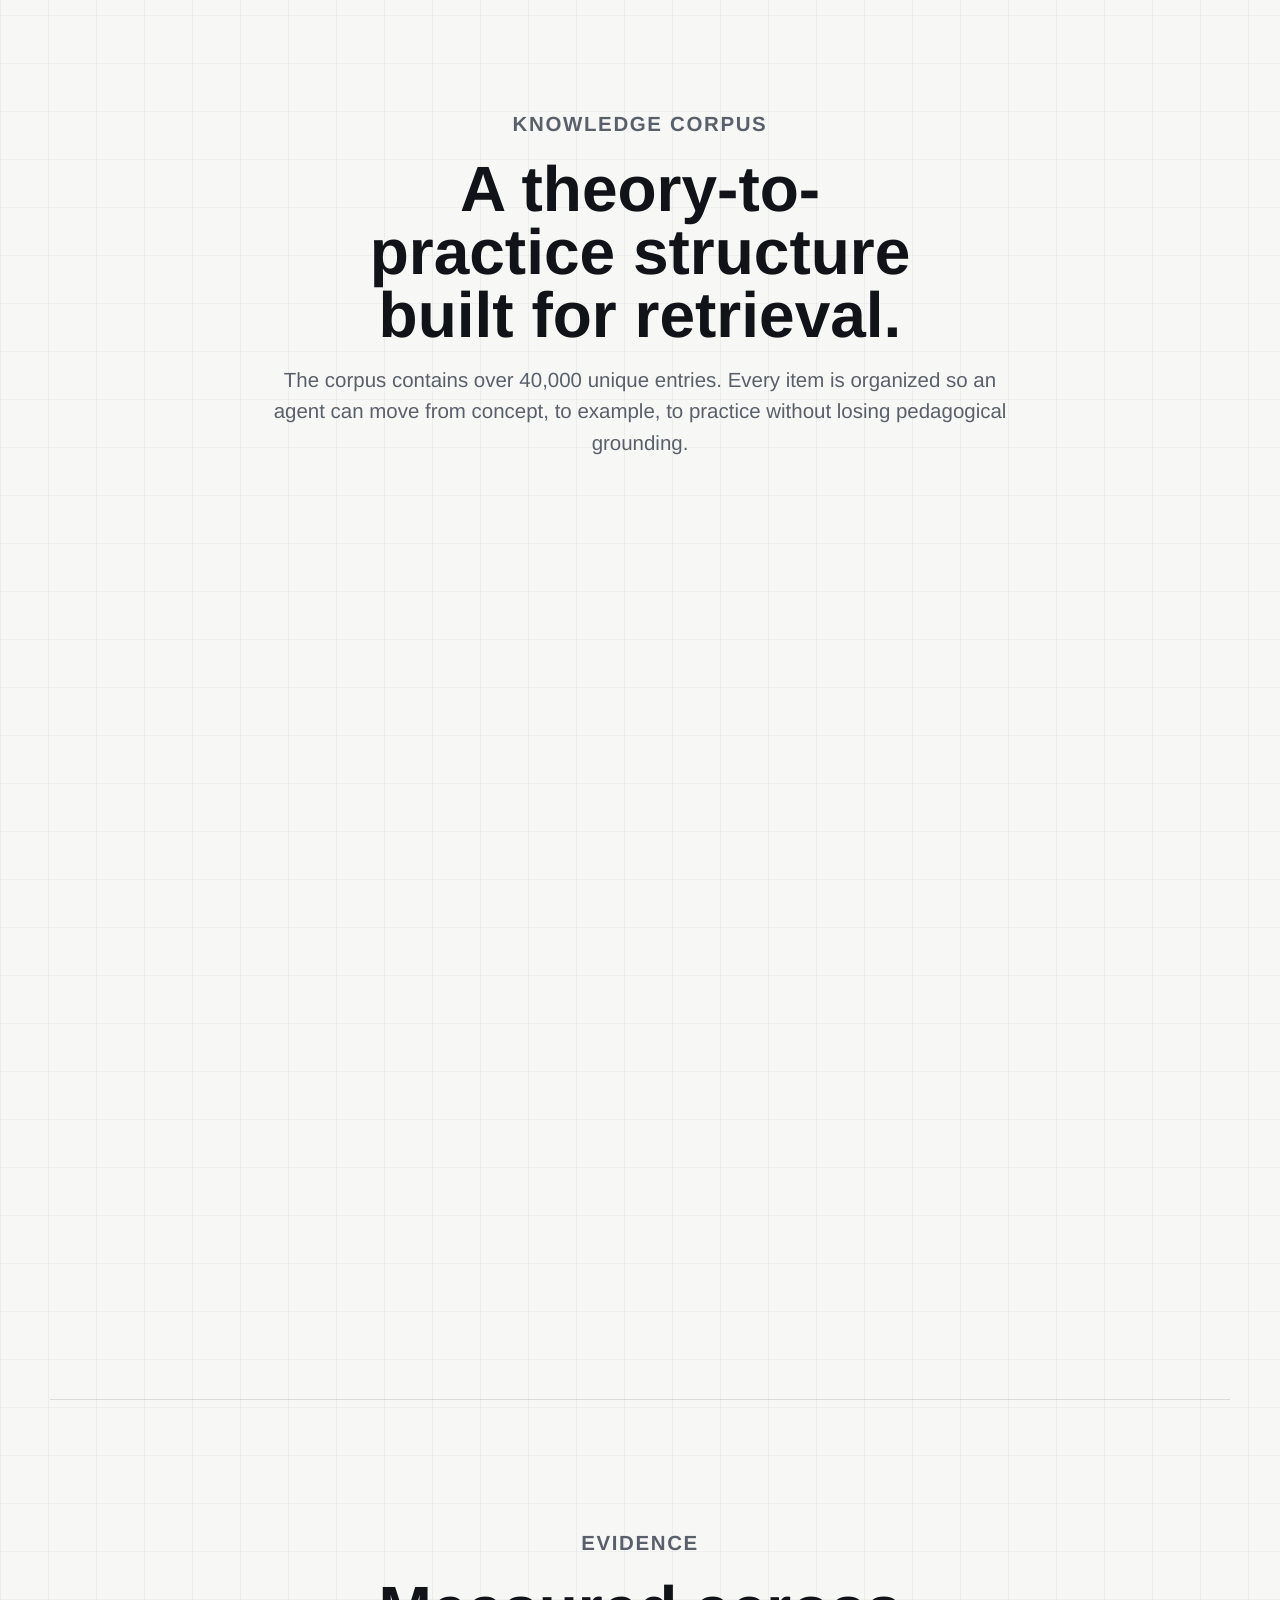
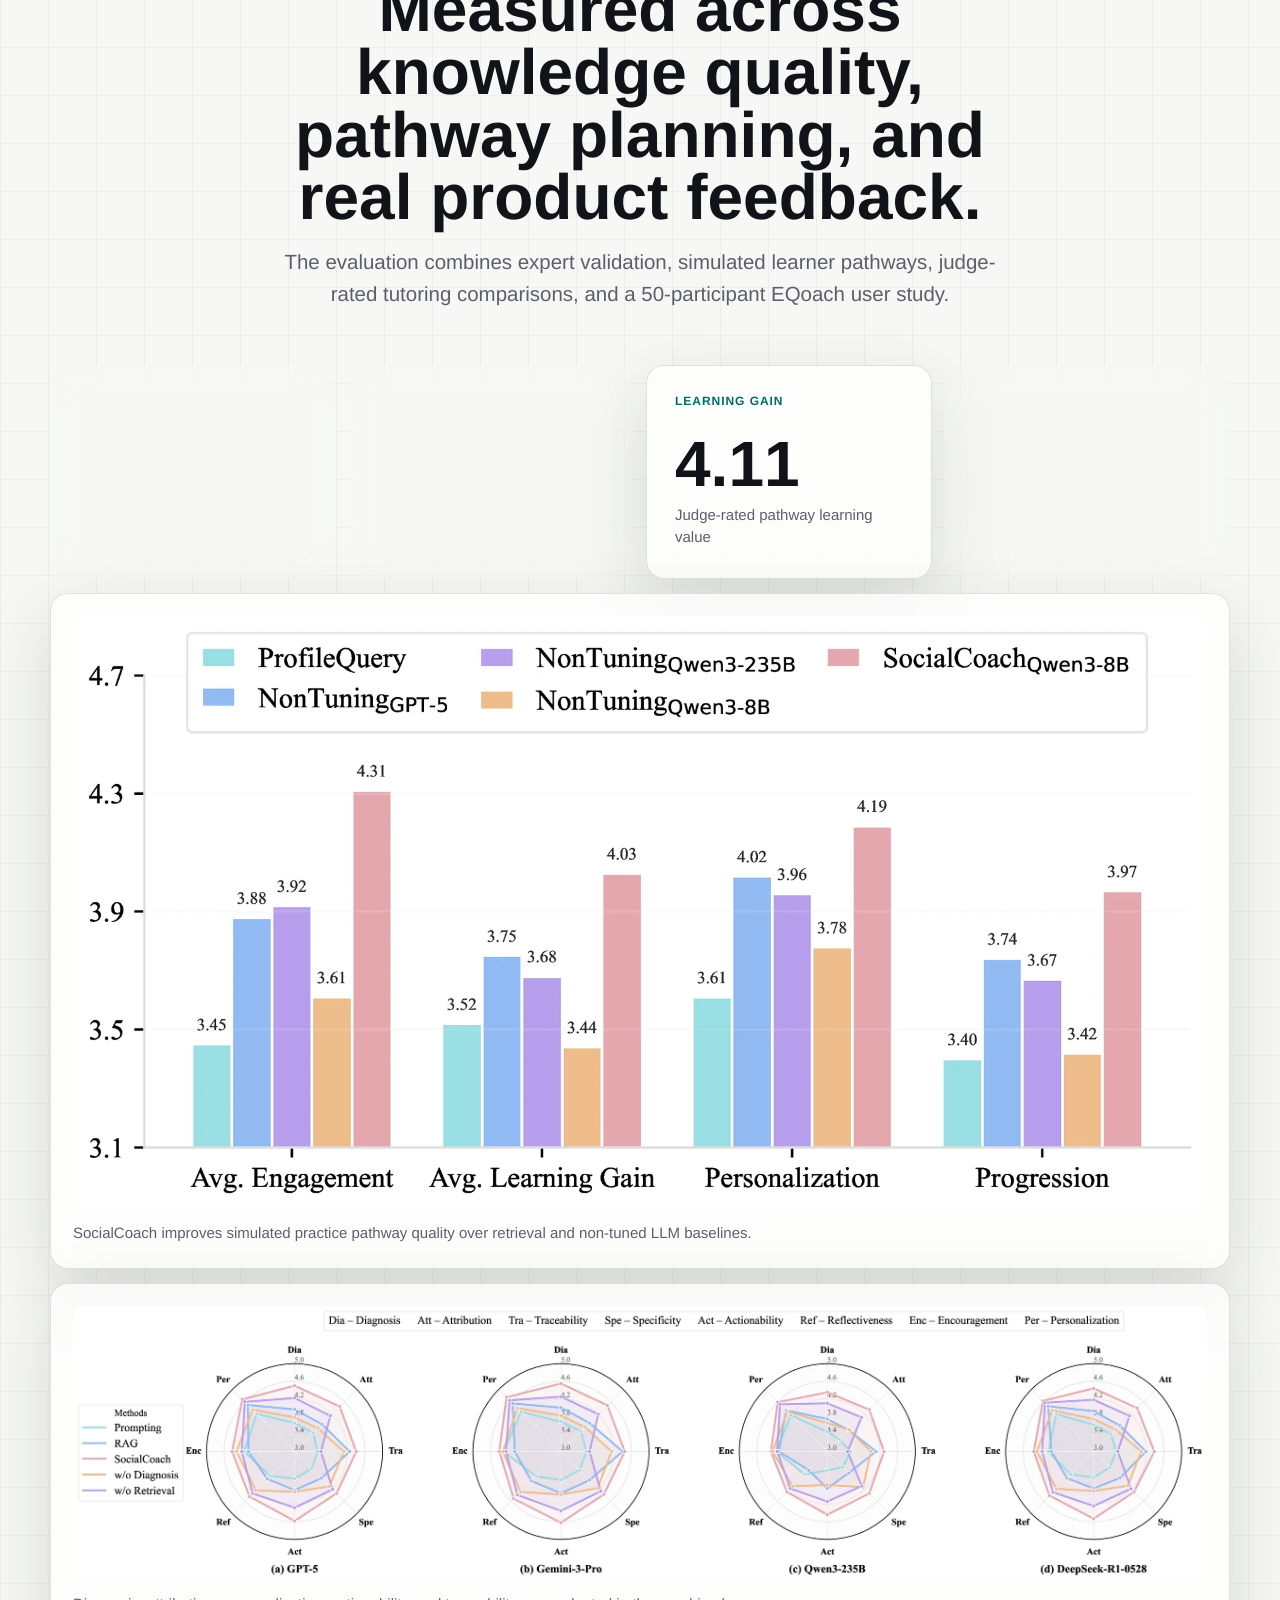
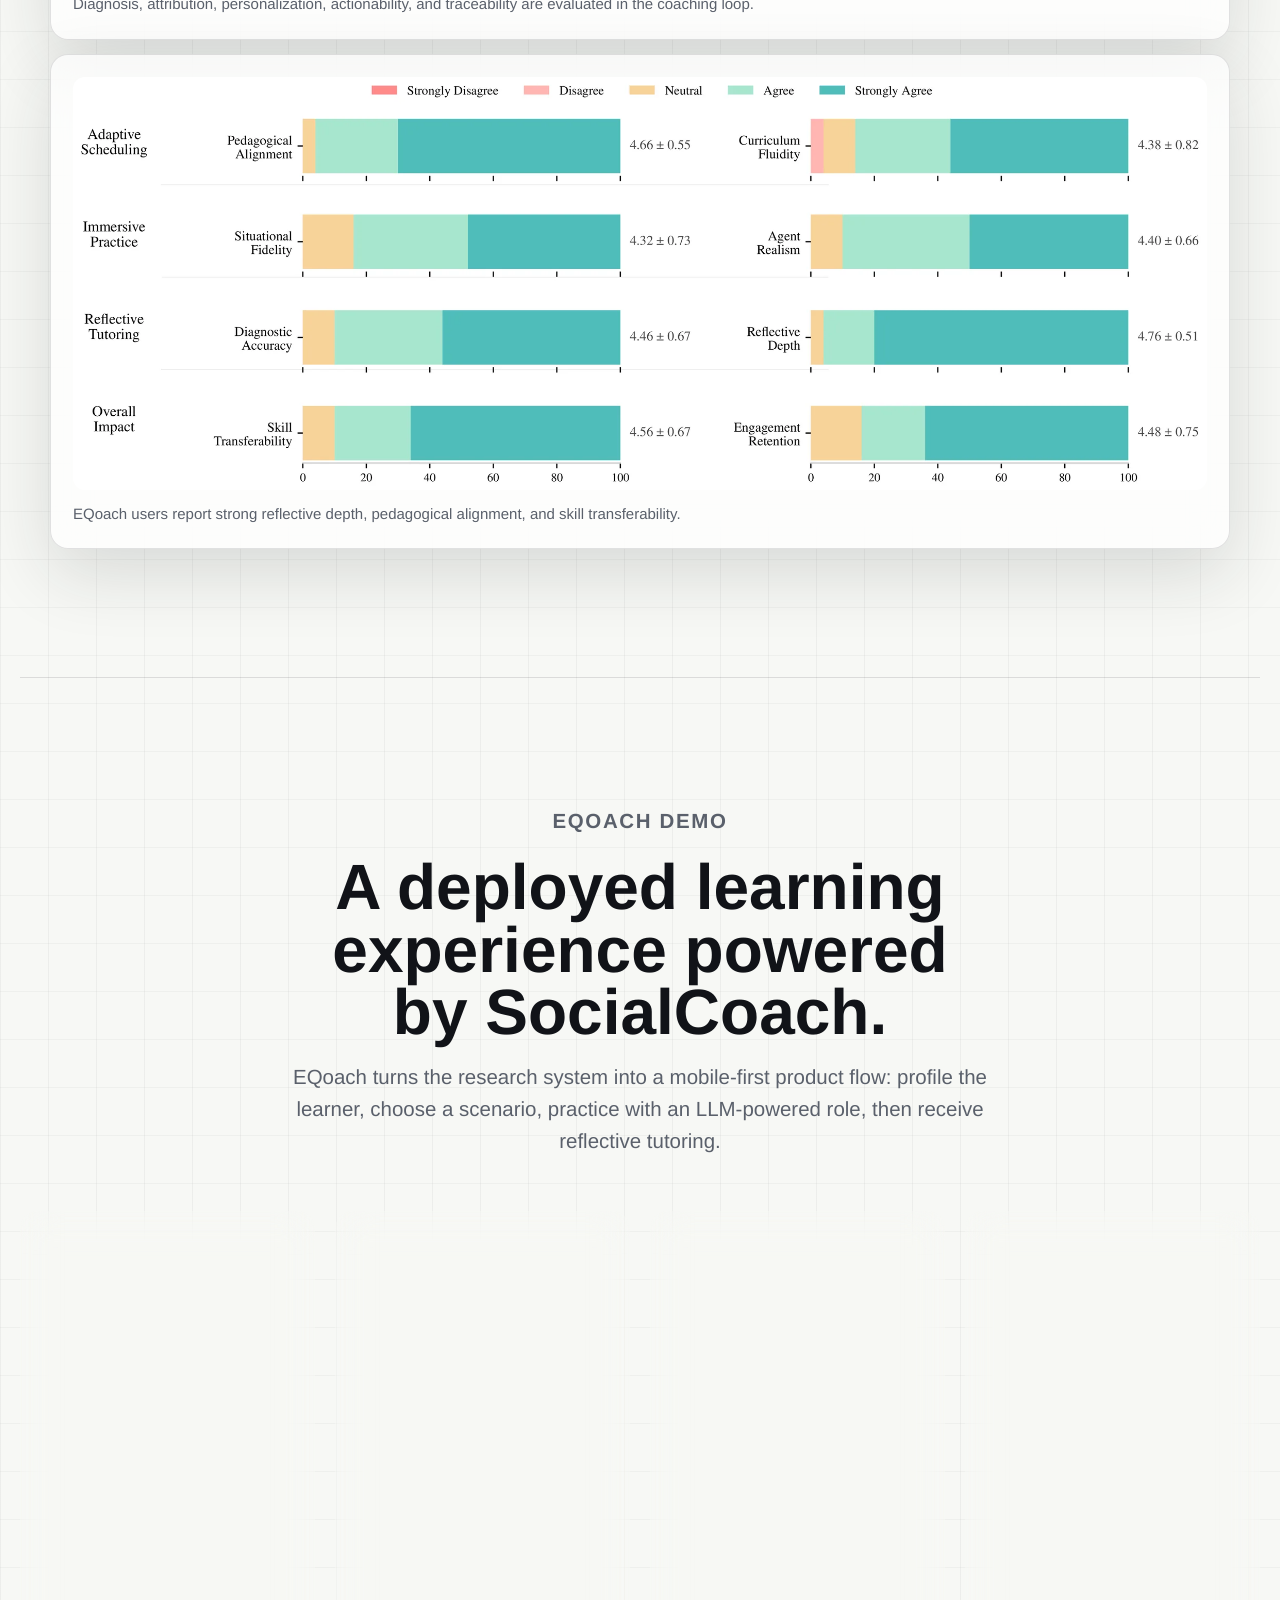
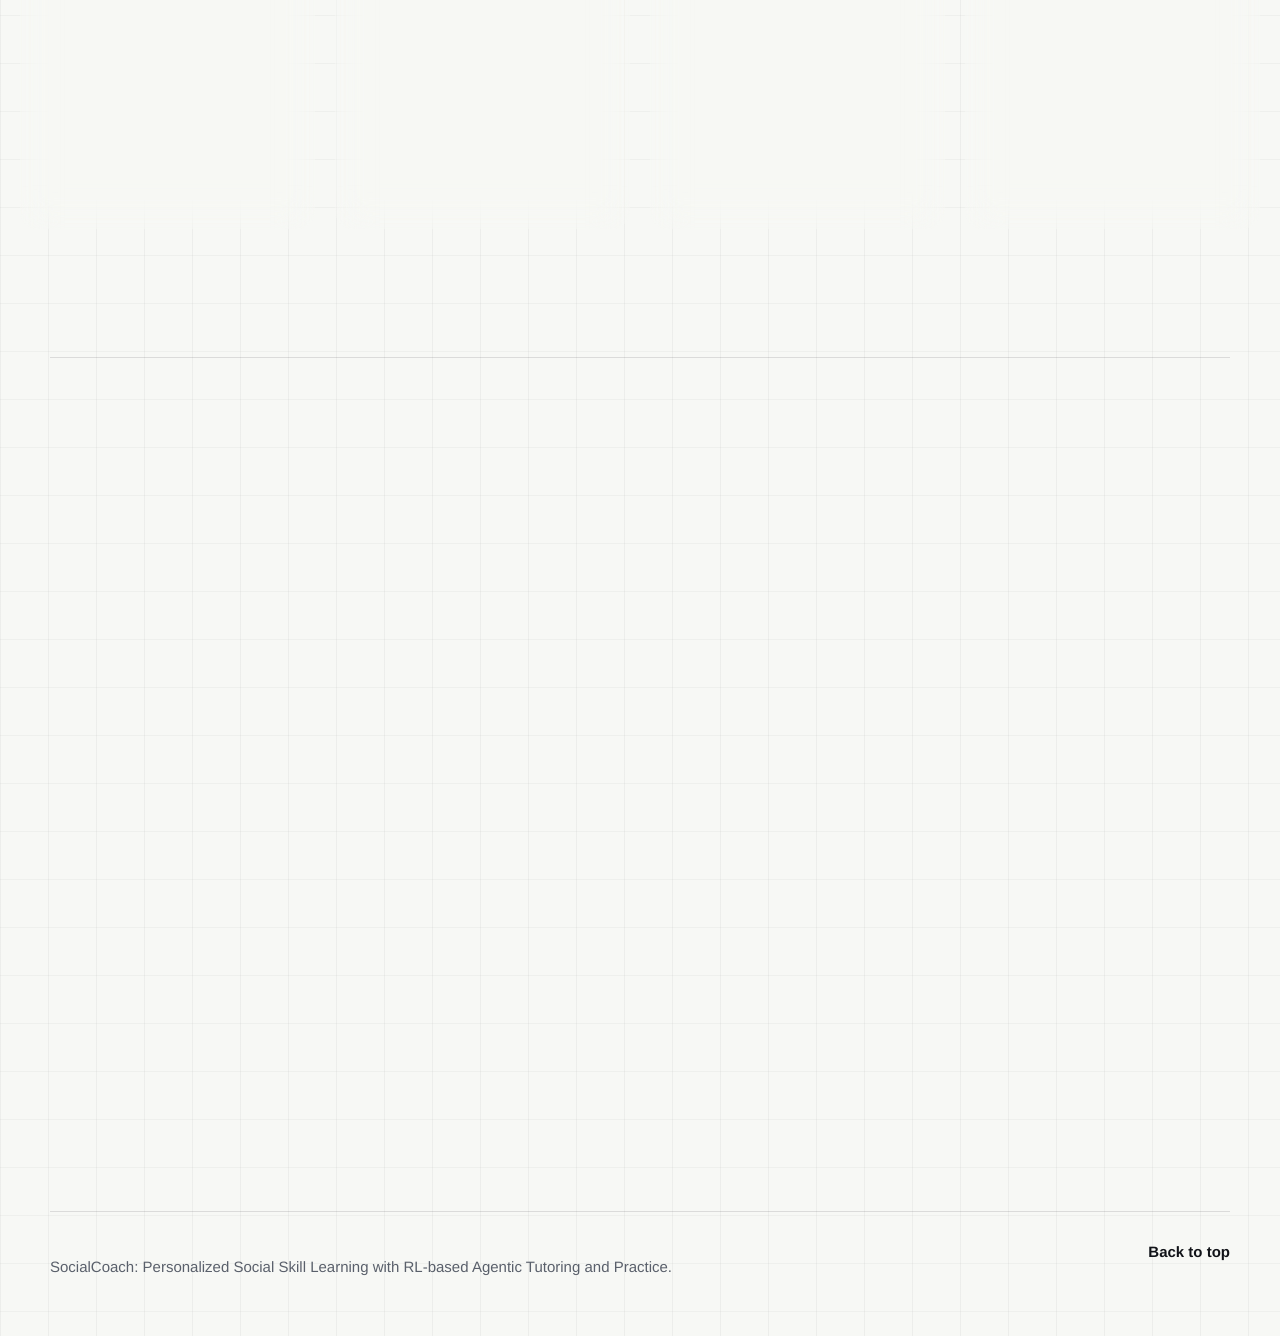
==== commit ec236311: "Set paper title to two-line layout" ====
--- a/docs/index.html
+++ b/docs/index.html
@@ -152,7 +152,10 @@
     <main id="main">
       <section class="hero" id="top" aria-labelledby="hero-title">
         <div class="hero-headline reveal">
-          <h1 id="hero-title"><span class="title-brand">SocialCoach</span>: Personalized Social Skill Learning with RL-based Agentic Tutoring and Practice</h1>
+          <h1 id="hero-title">
+            <span class="title-line"><span class="title-brand">SocialCoach</span>: Personalized Social Skill Learning</span>
+            <span class="title-line">with RL-based Agentic Tutoring and Practice</span>
+          </h1>
           <p class="paper-authors">
             Tianfu Wang<sup>1</sup>, Max Xiong<sup>2</sup>, Jianxun Lian<sup>3</sup>,
             Hongyuan Zhu<sup>4</sup>, Zhengyu Hu<sup>1</sup>, Yuxuan Lei<sup>4</sup>,
--- a/docs/styles.css
+++ b/docs/styles.css
@@ -198,7 +198,7 @@
 }
 
 .hero-headline {
-  max-width: 1080px;
+  max-width: 1180px;
   margin-right: auto;
   margin-left: auto;
   text-align: center;
@@ -235,9 +235,9 @@
 }
 
 h1 {
-  max-width: 27ch;
+  max-width: 1180px;
   margin: 18px auto 22px;
-  font-size: clamp(34px, 4.2vw, 58px);
+  font-size: clamp(34px, 3.3vw, 46px);
   line-height: 1.02;
   letter-spacing: 0;
   overflow-wrap: normal;
@@ -251,6 +251,11 @@
   -webkit-background-clip: text;
   background-clip: text;
   -webkit-text-fill-color: transparent;
+}
+
+.title-line {
+  display: block;
+  white-space: nowrap;
 }
 
 h2 {
@@ -947,6 +952,11 @@
     line-height: 1.06;
   }
 
+  .title-line {
+    display: inline;
+    white-space: normal;
+  }
+
   .paper-authors {
     font-size: 13px;
     line-height: 1.42;
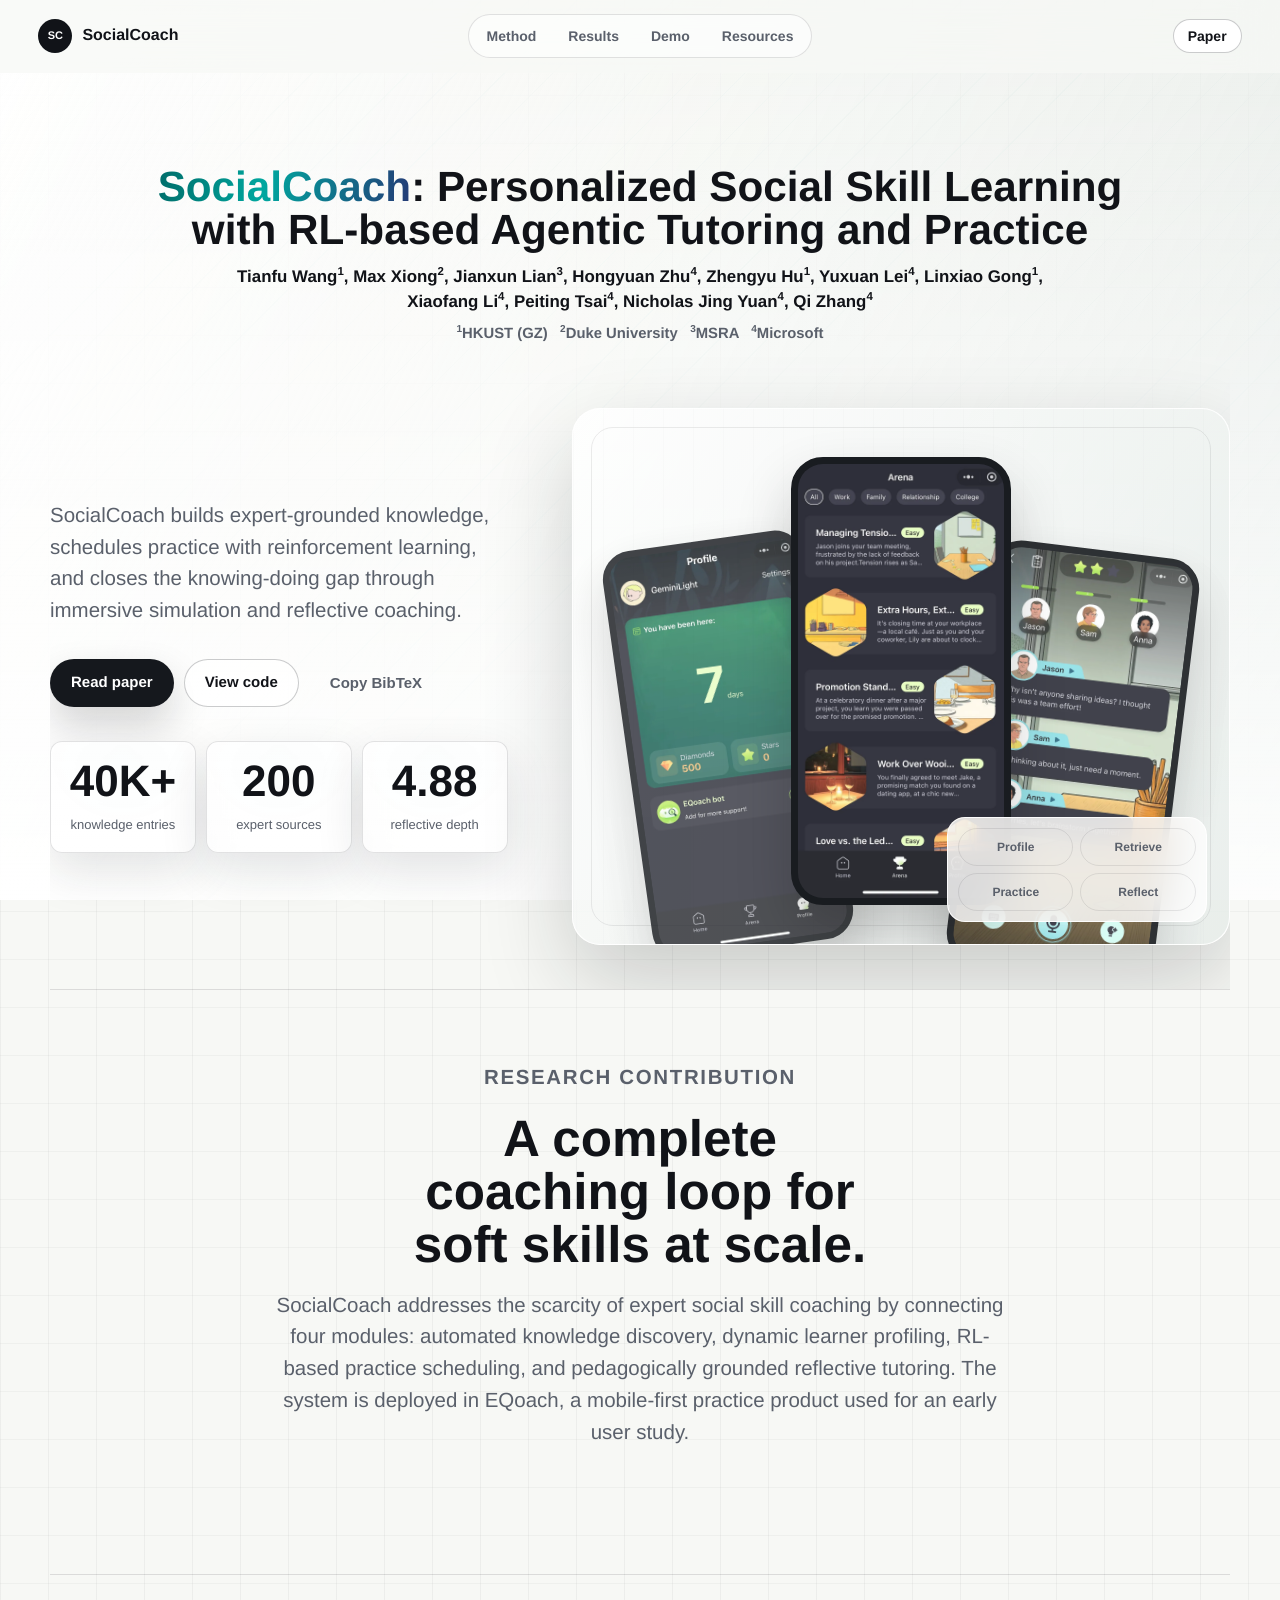
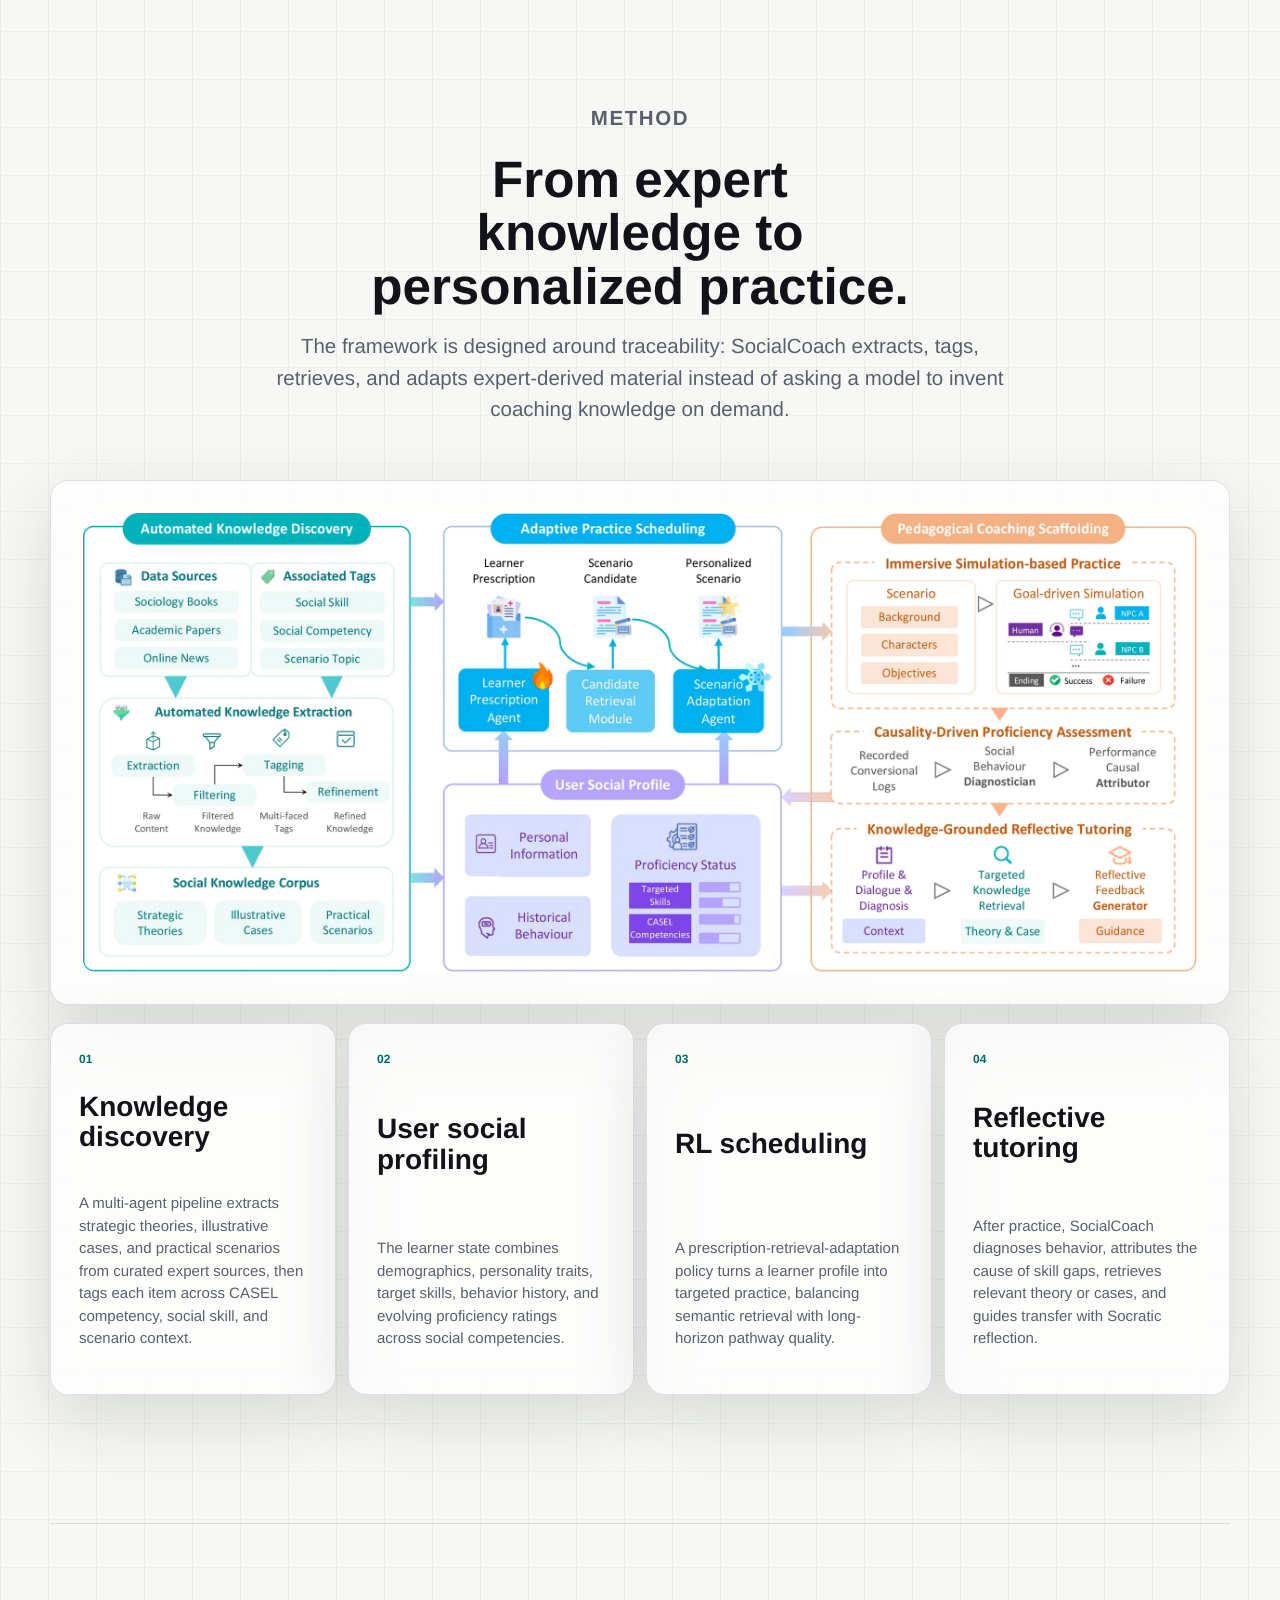
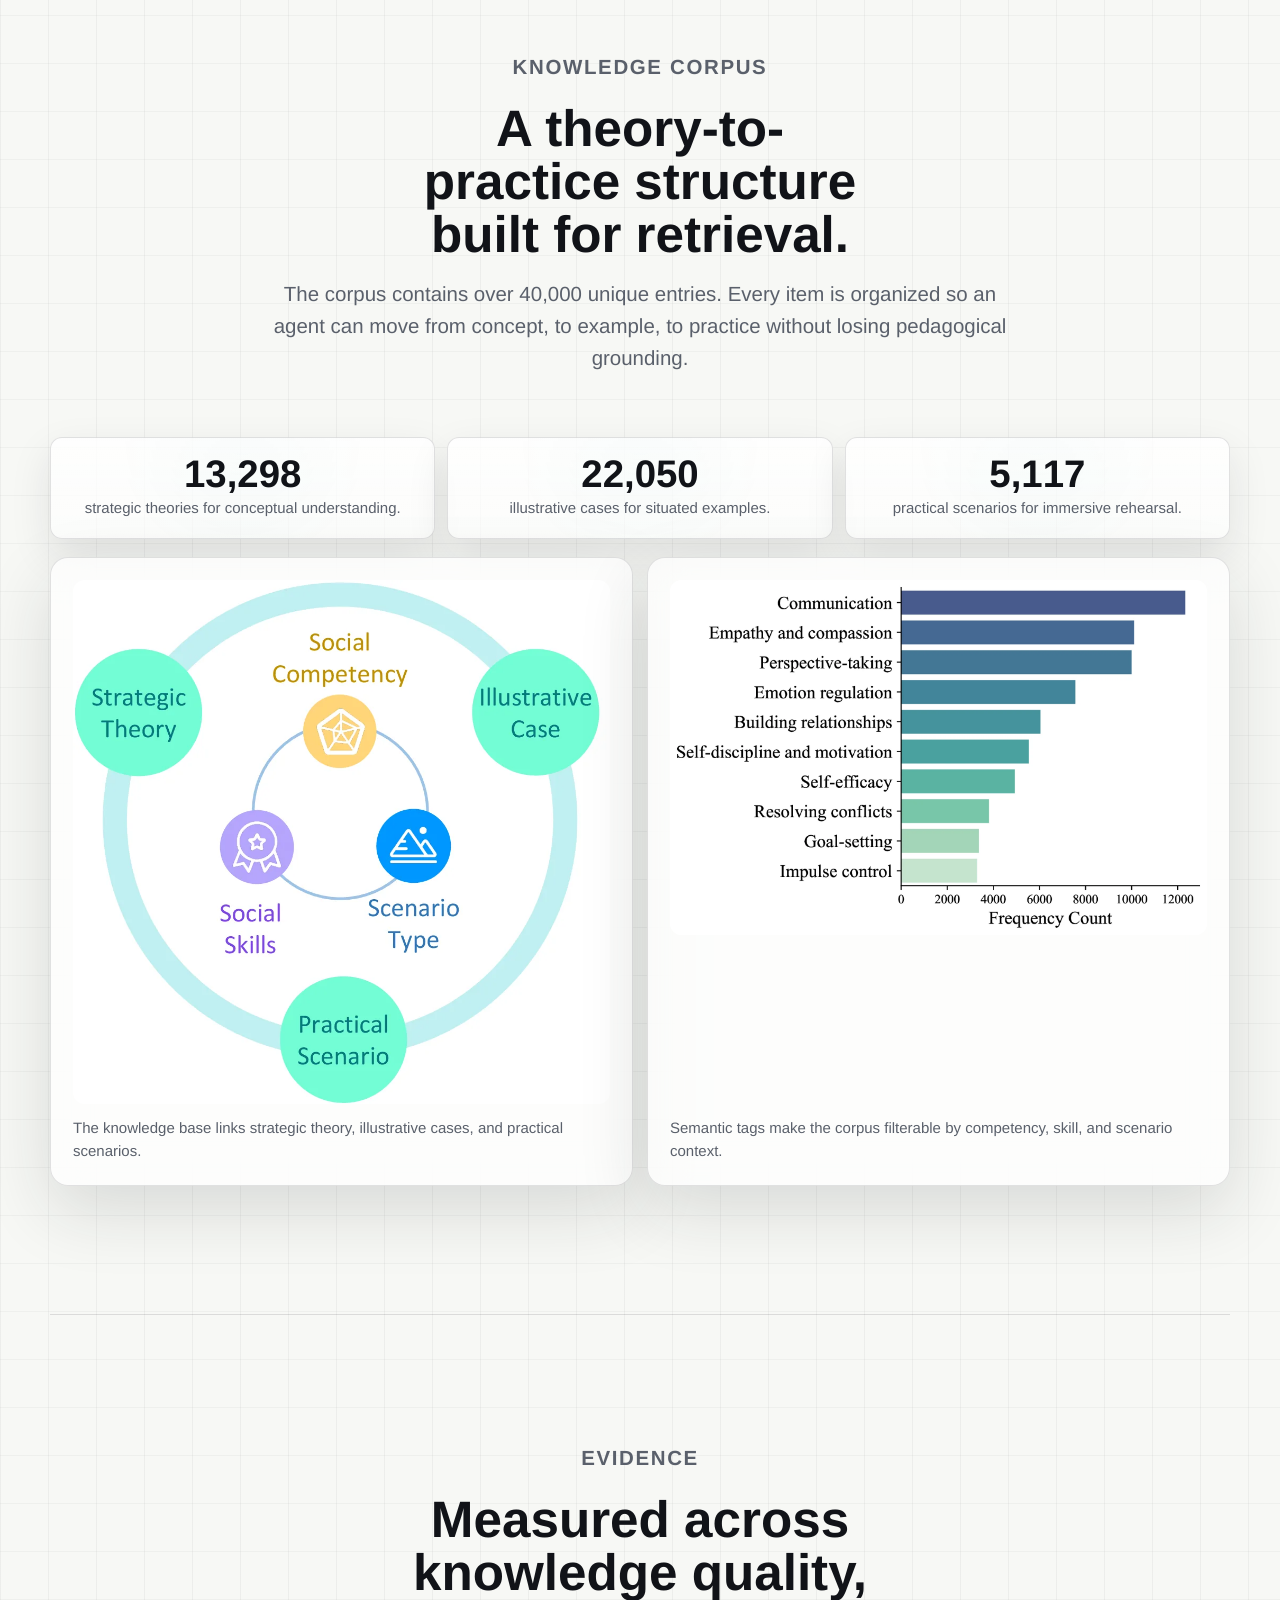
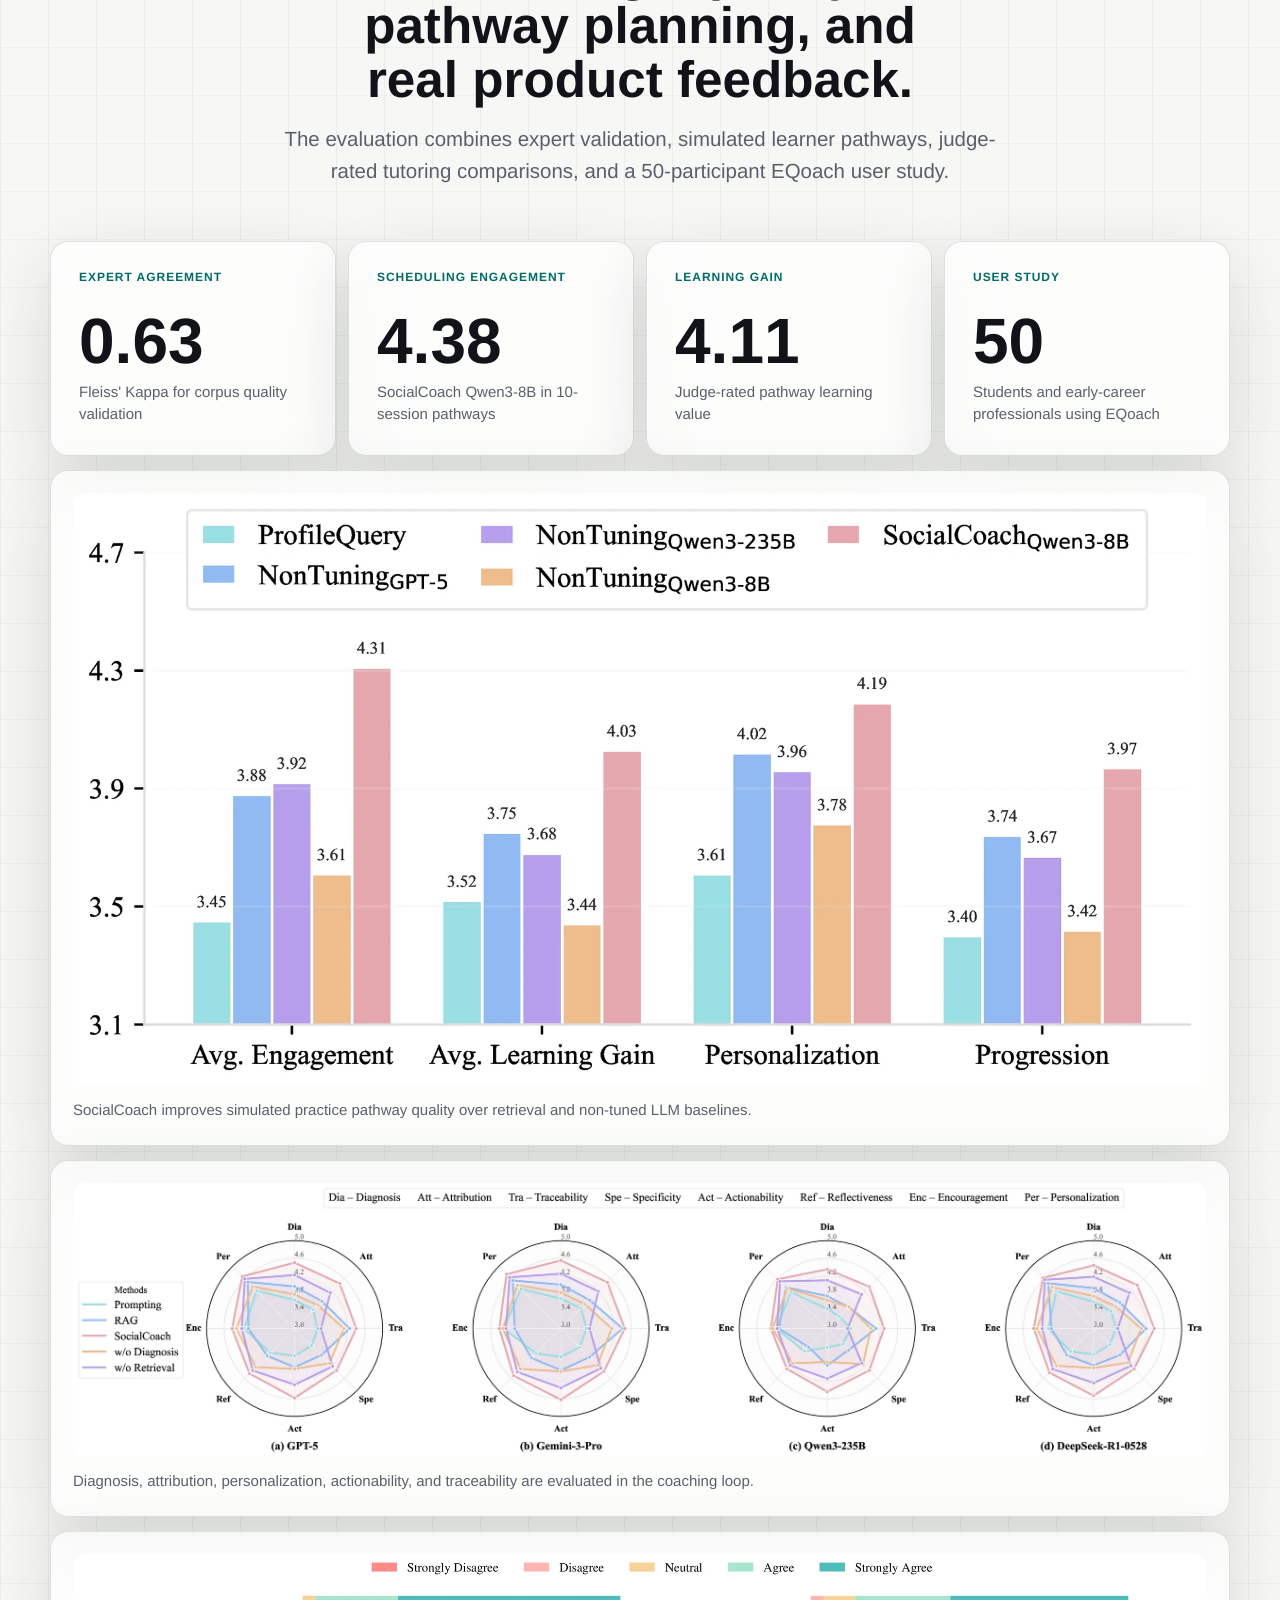
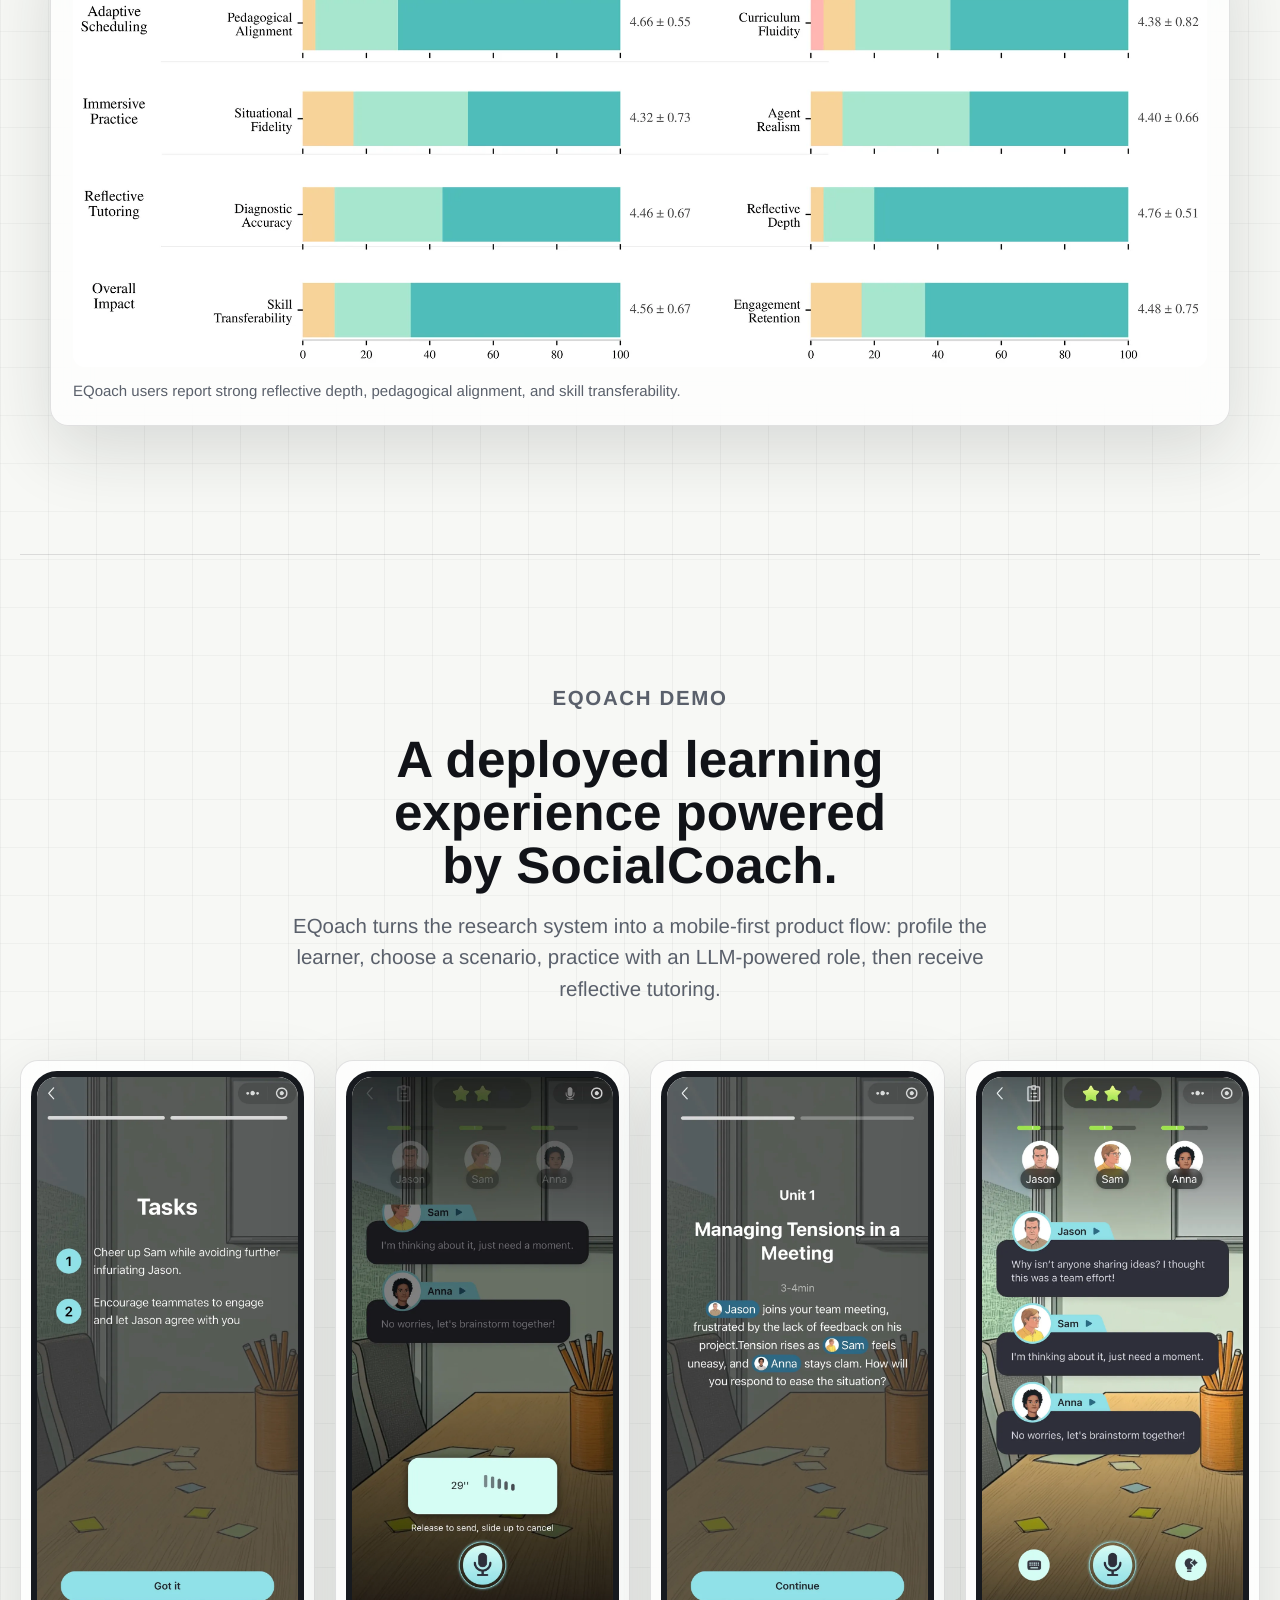
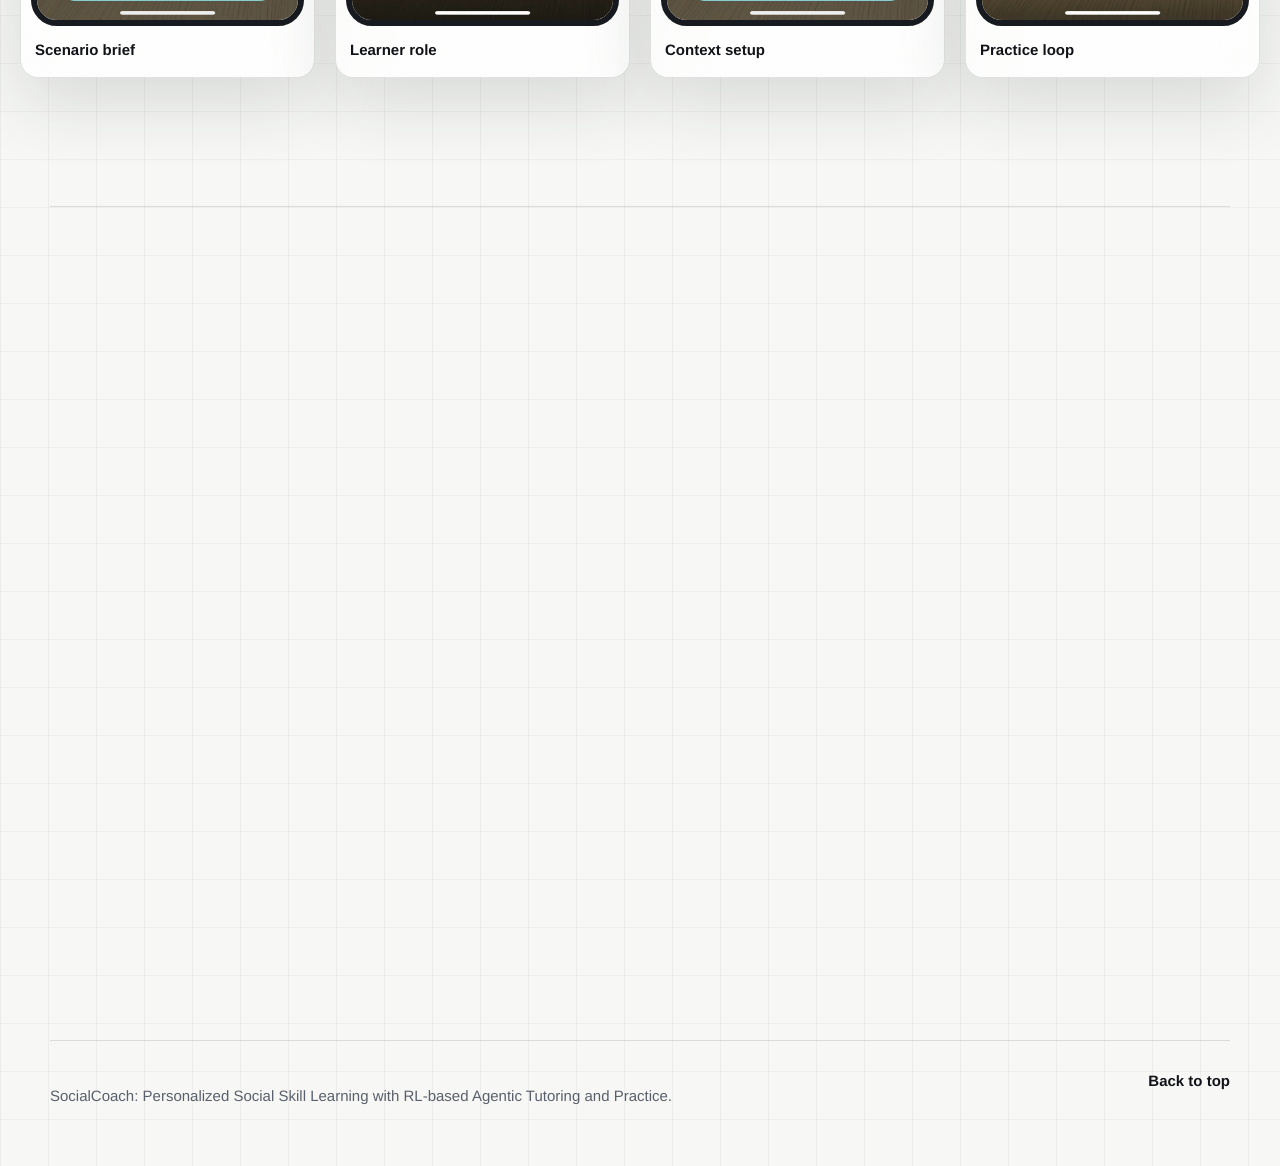
==== commit b8e305e9: "Align project page URLs for SocialCoach" ====
--- a/docs/index.html
+++ b/docs/index.html
@@ -14,7 +14,7 @@
     />
     <meta name="author" content="Tianfu Wang, Max Xiong, Jianxun Lian, Hongyuan Zhu, Zhengyu Hu, Yuxuan Lei, Linxiao Gong, Xiaofang Li, Peiting Tsai, Nicholas Jing Yuan, Qi Zhang" />
     <meta name="robots" content="index, follow, max-image-preview:large" />
-    <link rel="canonical" href="https://tianfuwang.tech/social-coach-dev/" />
+    <link rel="canonical" href="https://tianfuwang.tech/SocialCoach/" />
     <link rel="manifest" href="./site.webmanifest" />
     <link rel="stylesheet" href="./styles.css" />
 
@@ -25,15 +25,15 @@
       property="og:description"
       content="A holistic LLM-powered agentic tutoring system that builds expert-grounded social skill knowledge, schedules adaptive practice with RL, and delivers reflective coaching."
     />
-    <meta property="og:url" content="https://tianfuwang.tech/social-coach-dev/" />
-    <meta property="og:image" content="https://tianfuwang.tech/social-coach-dev/assets/social-coach-framework.webp" />
+    <meta property="og:url" content="https://tianfuwang.tech/SocialCoach/" />
+    <meta property="og:image" content="https://tianfuwang.tech/SocialCoach/assets/social-coach-framework.webp" />
     <meta name="twitter:card" content="summary_large_image" />
     <meta name="twitter:title" content="SocialCoach | Personalized Social Skill Learning" />
     <meta
       name="twitter:description"
       content="Theory-to-practice knowledge discovery, RL-based practice scheduling, immersive scenario simulation, and reflective tutoring."
     />
-    <meta name="twitter:image" content="https://tianfuwang.tech/social-coach-dev/assets/social-coach-framework.webp" />
+    <meta name="twitter:image" content="https://tianfuwang.tech/SocialCoach/assets/social-coach-framework.webp" />
 
     <meta name="citation_title" content="SocialCoach: Personalized Social Skill Learning with RL-based Agentic Tutoring and Practice" />
     <meta name="citation_author" content="Wang, Tianfu" />
@@ -49,7 +49,7 @@
     <meta name="citation_author" content="Zhang, Qi" />
     <meta name="citation_publication_date" content="2026" />
     <meta name="citation_conference_title" content="KDD 2026" />
-    <meta name="citation_pdf_url" content="https://tianfuwang.tech/social-coach-dev/assets/socialcoach-paper.pdf" />
+    <meta name="citation_pdf_url" content="https://tianfuwang.tech/SocialCoach/assets/socialcoach-paper.pdf" />
     <meta name="citation_keywords" content="agentic tutoring; social skill learning; reinforcement learning; LLM; social emotional learning" />
 
     <script type="application/ld+json">
@@ -58,17 +58,17 @@
         "@graph": [
           {
             "@type": "ScholarlyArticle",
-            "@id": "https://tianfuwang.tech/social-coach-dev/#paper",
+            "@id": "https://tianfuwang.tech/SocialCoach/#paper",
             "headline": "SocialCoach: Personalized Social Skill Learning with RL-based Agentic Tutoring and Practice",
             "name": "SocialCoach",
             "description": "SocialCoach is a holistic LLM-powered agentic tutoring system for personalized social skill development at scale.",
             "datePublished": "2026",
             "isAccessibleForFree": true,
-            "url": "https://tianfuwang.tech/social-coach-dev/",
-            "image": "https://tianfuwang.tech/social-coach-dev/assets/social-coach-framework.webp",
+            "url": "https://tianfuwang.tech/SocialCoach/",
+            "image": "https://tianfuwang.tech/SocialCoach/assets/social-coach-framework.webp",
             "encoding": {
               "@type": "MediaObject",
-              "contentUrl": "https://tianfuwang.tech/social-coach-dev/assets/socialcoach-paper.pdf",
+              "contentUrl": "https://tianfuwang.tech/SocialCoach/assets/socialcoach-paper.pdf",
               "encodingFormat": "application/pdf"
             },
             "author": [
@@ -101,15 +101,15 @@
           },
           {
             "@type": "SoftwareSourceCode",
-            "@id": "https://tianfuwang.tech/social-coach-dev/#code",
+            "@id": "https://tianfuwang.tech/SocialCoach/#code",
             "name": "SocialCoach",
-            "codeRepository": "https://github.com/GeminiLight/social-coach-dev",
+            "codeRepository": "https://github.com/GeminiLight/SocialCoach",
             "programmingLanguage": ["Python", "JavaScript"],
             "applicationCategory": "EducationalApplication"
           },
           {
             "@type": "FAQPage",
-            "@id": "https://tianfuwang.tech/social-coach-dev/#faq",
+            "@id": "https://tianfuwang.tech/SocialCoach/#faq",
             "mainEntity": [
               {
                 "@type": "Question",
@@ -176,7 +176,7 @@
           </p>
           <div class="hero-actions" aria-label="Project actions">
             <a class="button button-primary" href="https://arxiv.org/abs/2606.04155">Read paper</a>
-            <a class="button button-secondary" href="https://github.com/GeminiLight/social-coach-dev">View code</a>
+            <a class="button button-secondary" href="https://github.com/GeminiLight/SocialCoach">View code</a>
             <button class="button button-ghost" type="button" data-copy-bib>Copy BibTeX</button>
           </div>
           <dl class="hero-metrics" aria-label="Key project metrics">
@@ -401,7 +401,7 @@
           </div>
           <div class="resource-actions">
             <a class="button button-primary" href="https://arxiv.org/abs/2606.04155">arXiv link</a>
-            <a class="button button-secondary" href="https://github.com/GeminiLight/social-coach-dev">Open repository</a>
+            <a class="button button-secondary" href="https://github.com/GeminiLight/SocialCoach">Open repository</a>
             <a class="button button-secondary" href="./llms.txt">Read llms.txt</a>
           </div>
         </div>
--- a/docs/styles.css
+++ b/docs/styles.css
@@ -261,8 +261,8 @@
 h2 {
   margin: 0;
   max-width: 14ch;
-  font-size: clamp(34px, 5vw, 66px);
-  line-height: 0.98;
+  font-size: clamp(30px, 4vw, 52px);
+  line-height: 1.04;
   letter-spacing: 0;
   text-wrap: balance;
 }
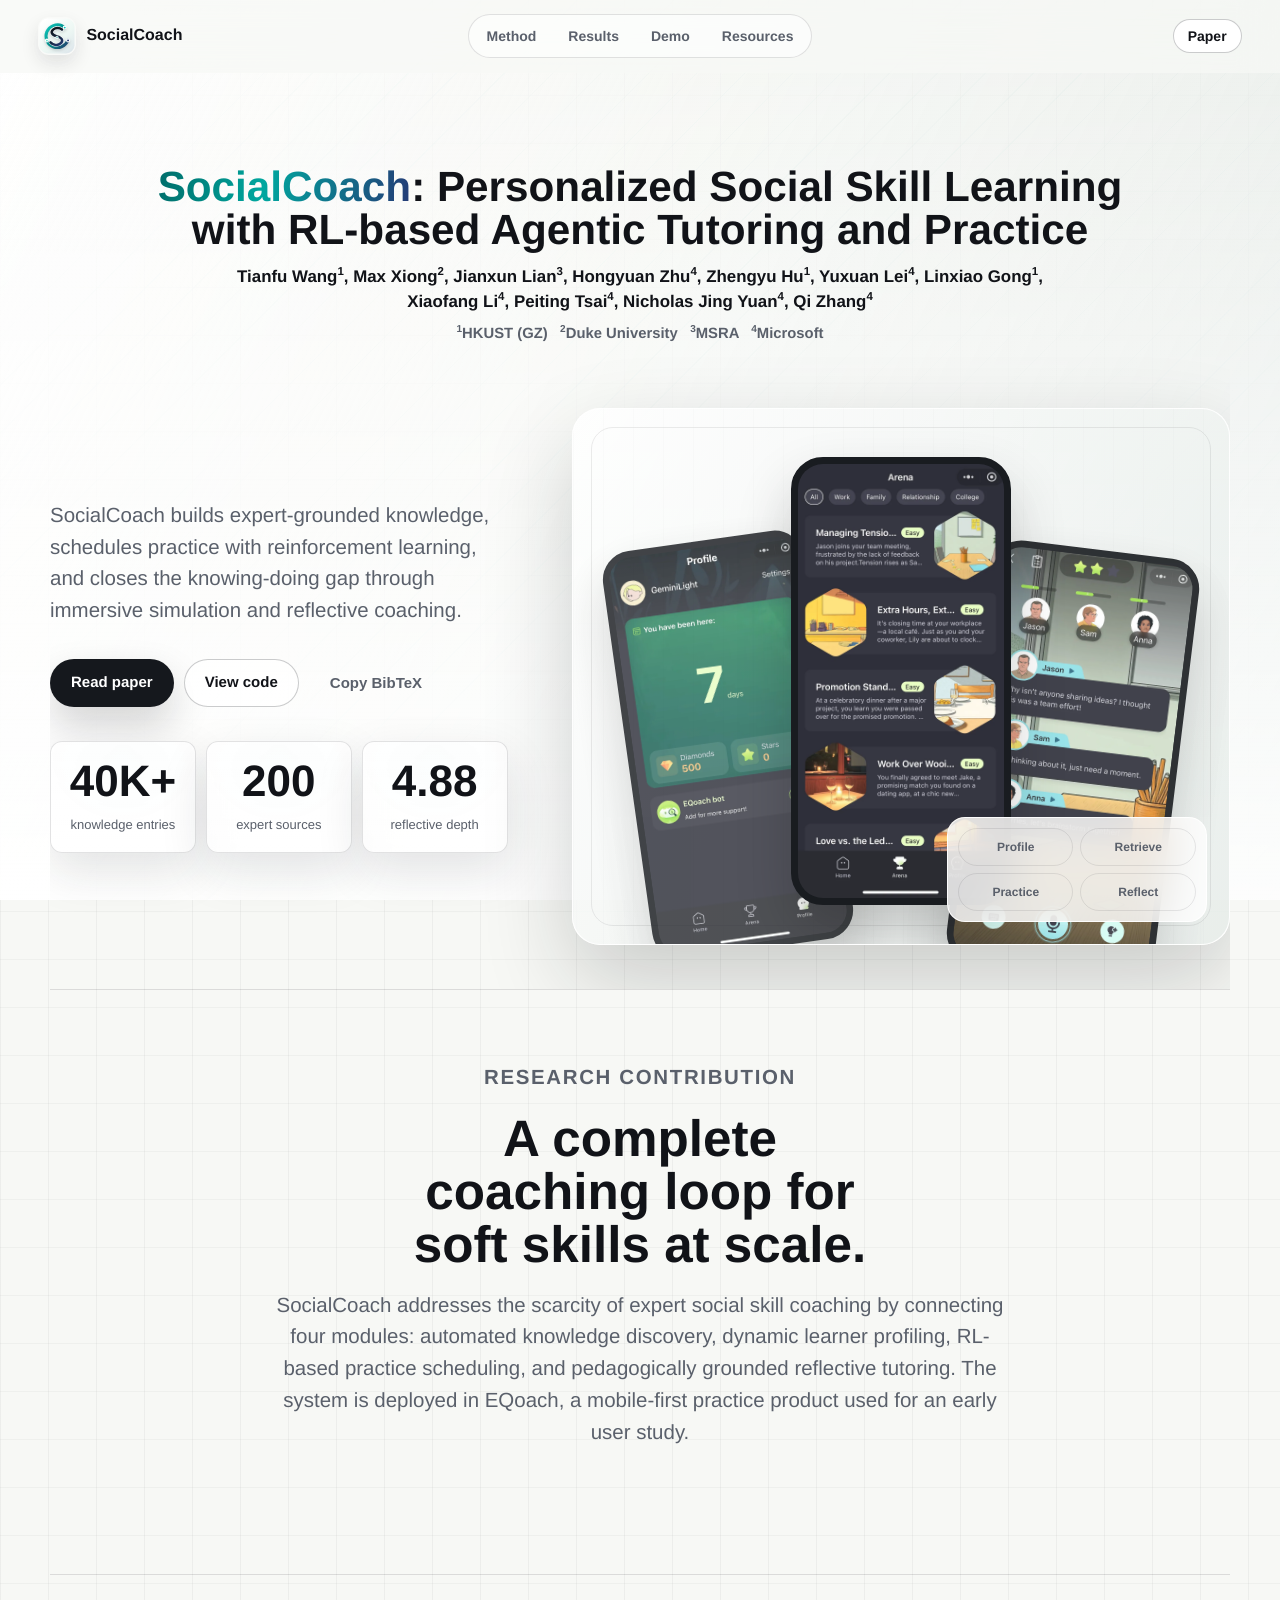
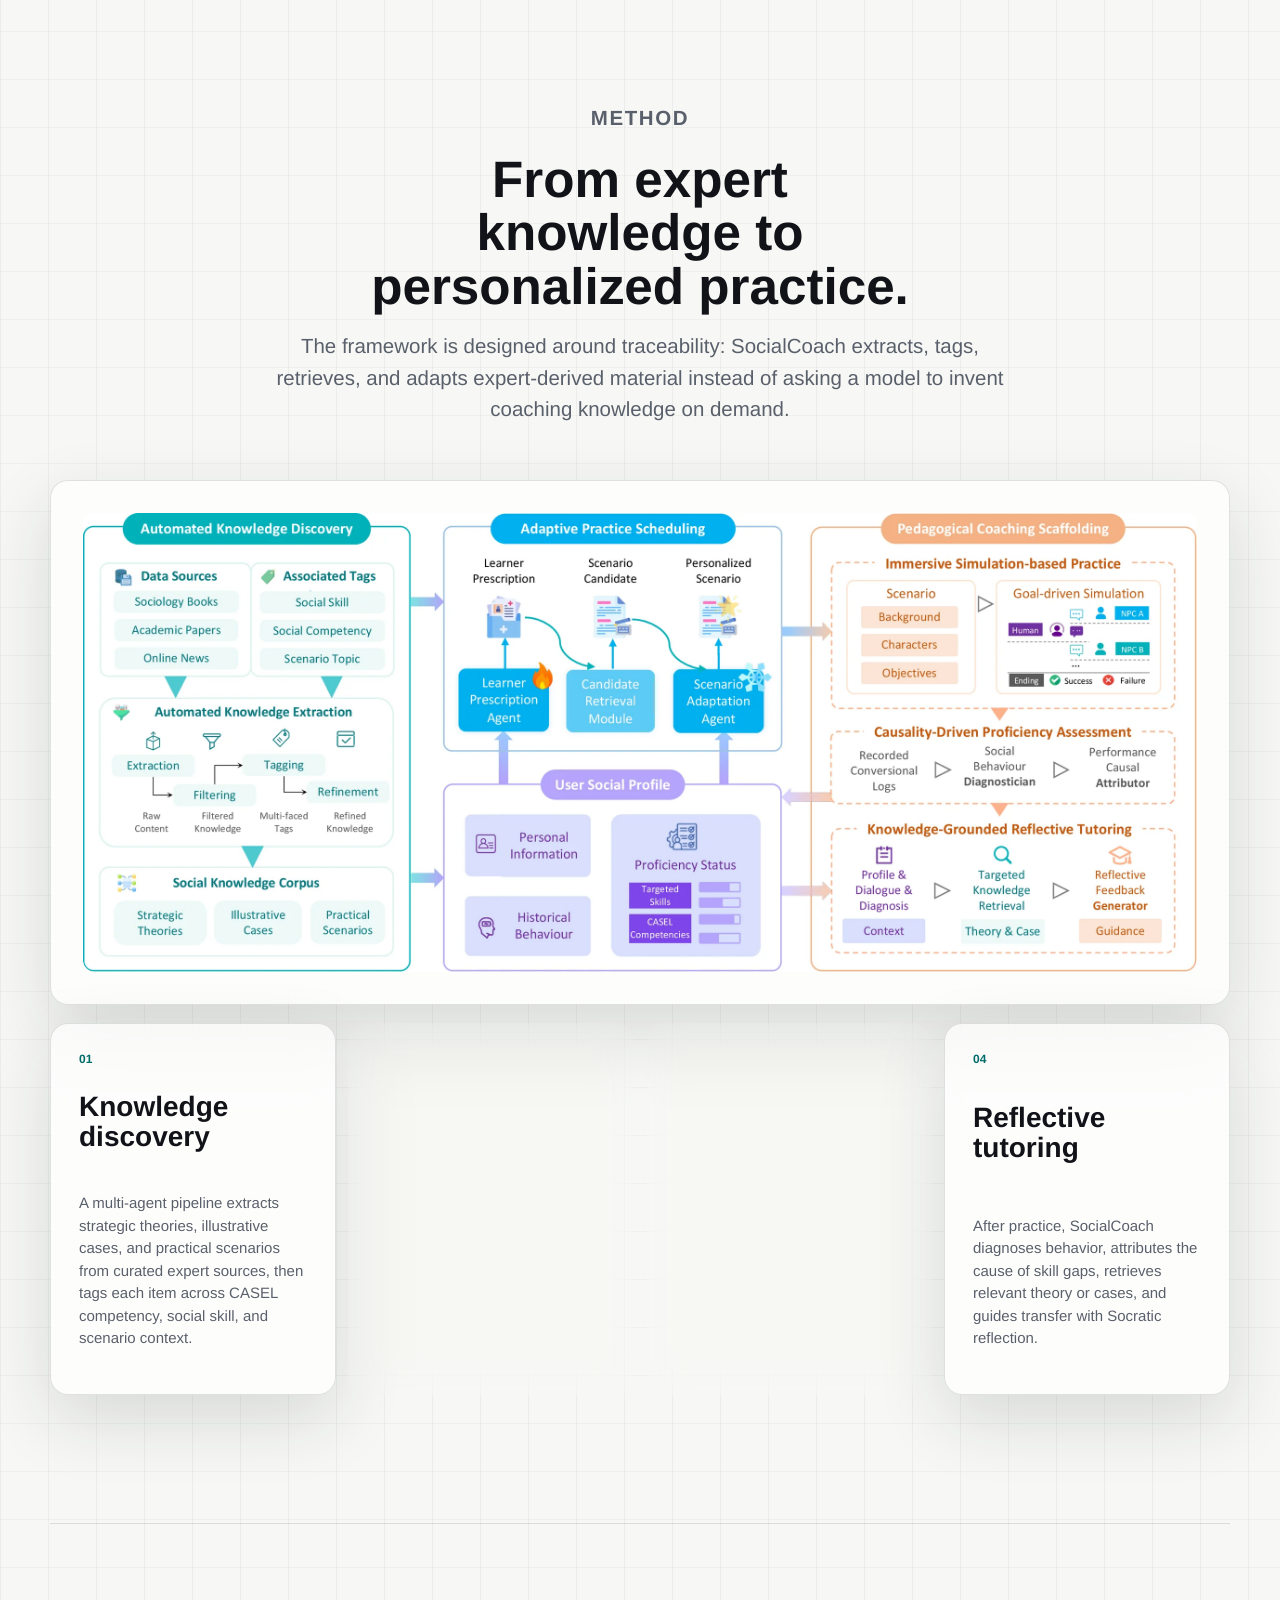
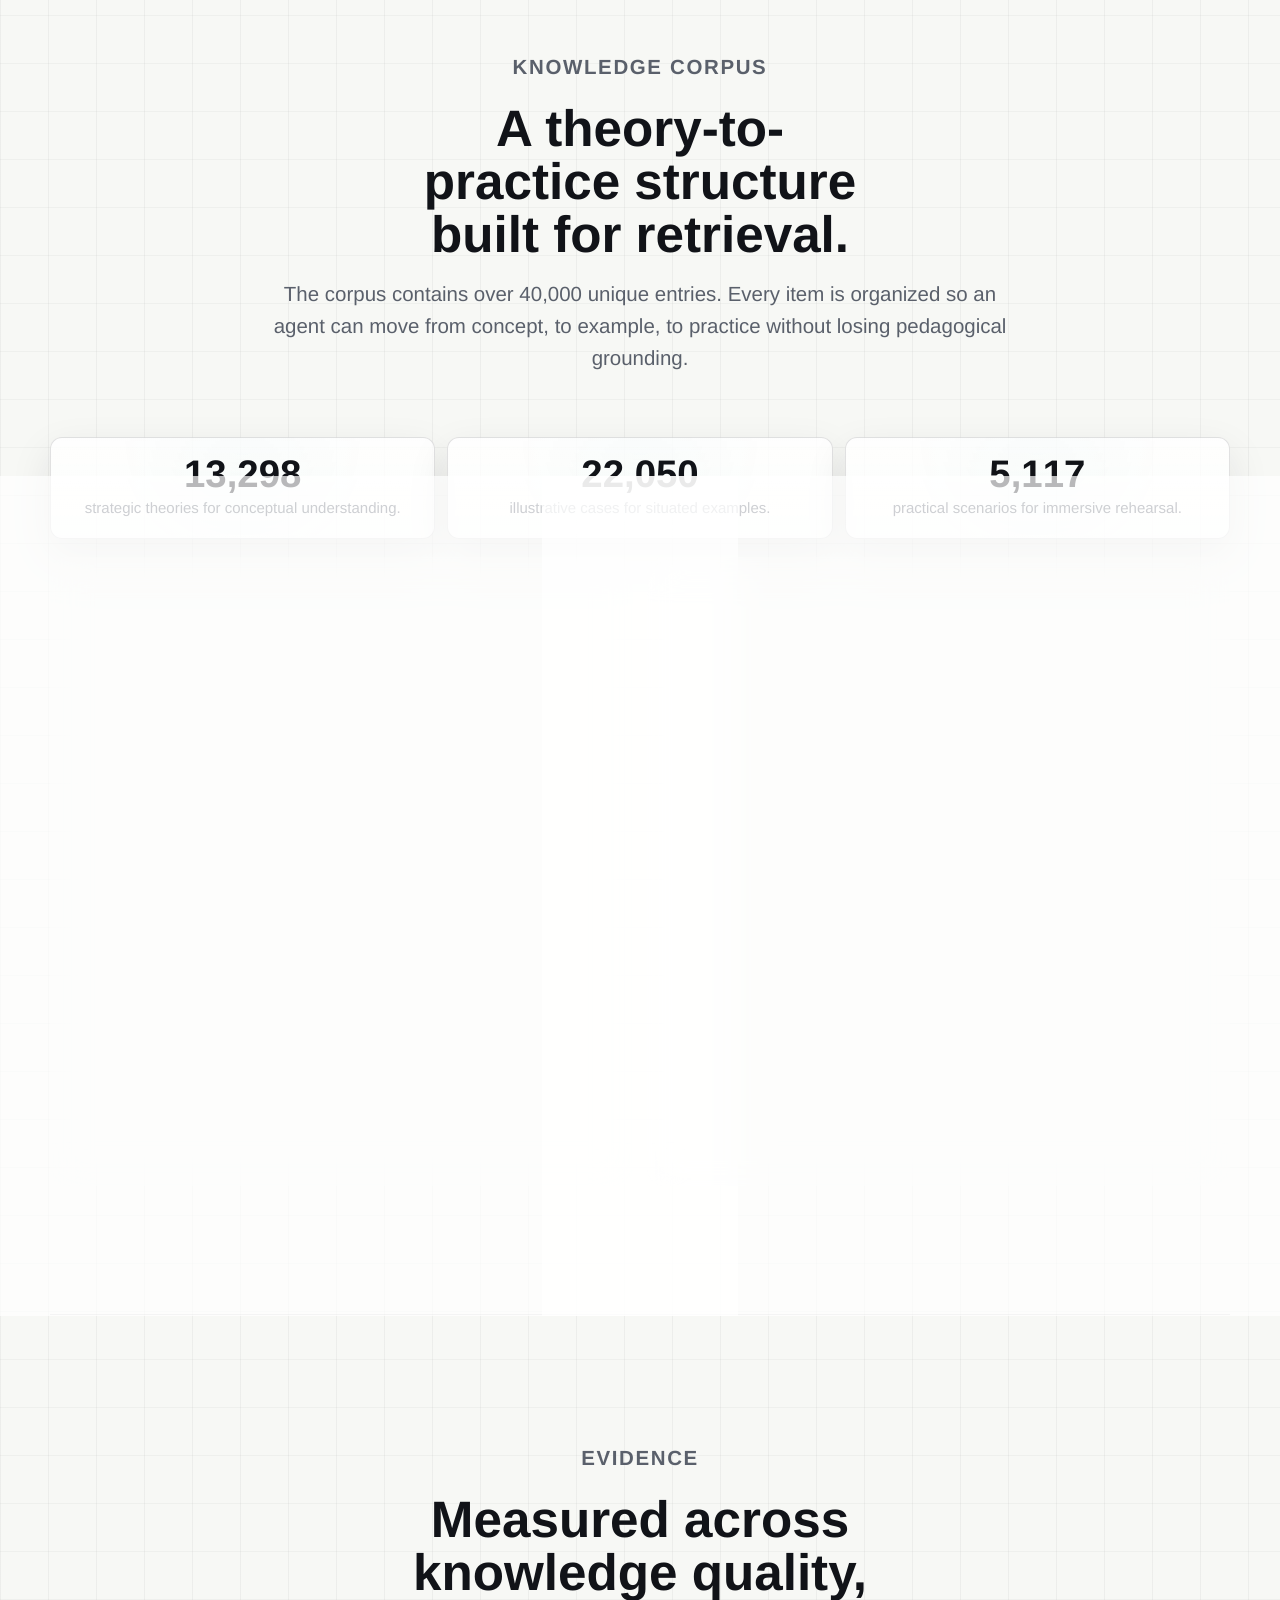
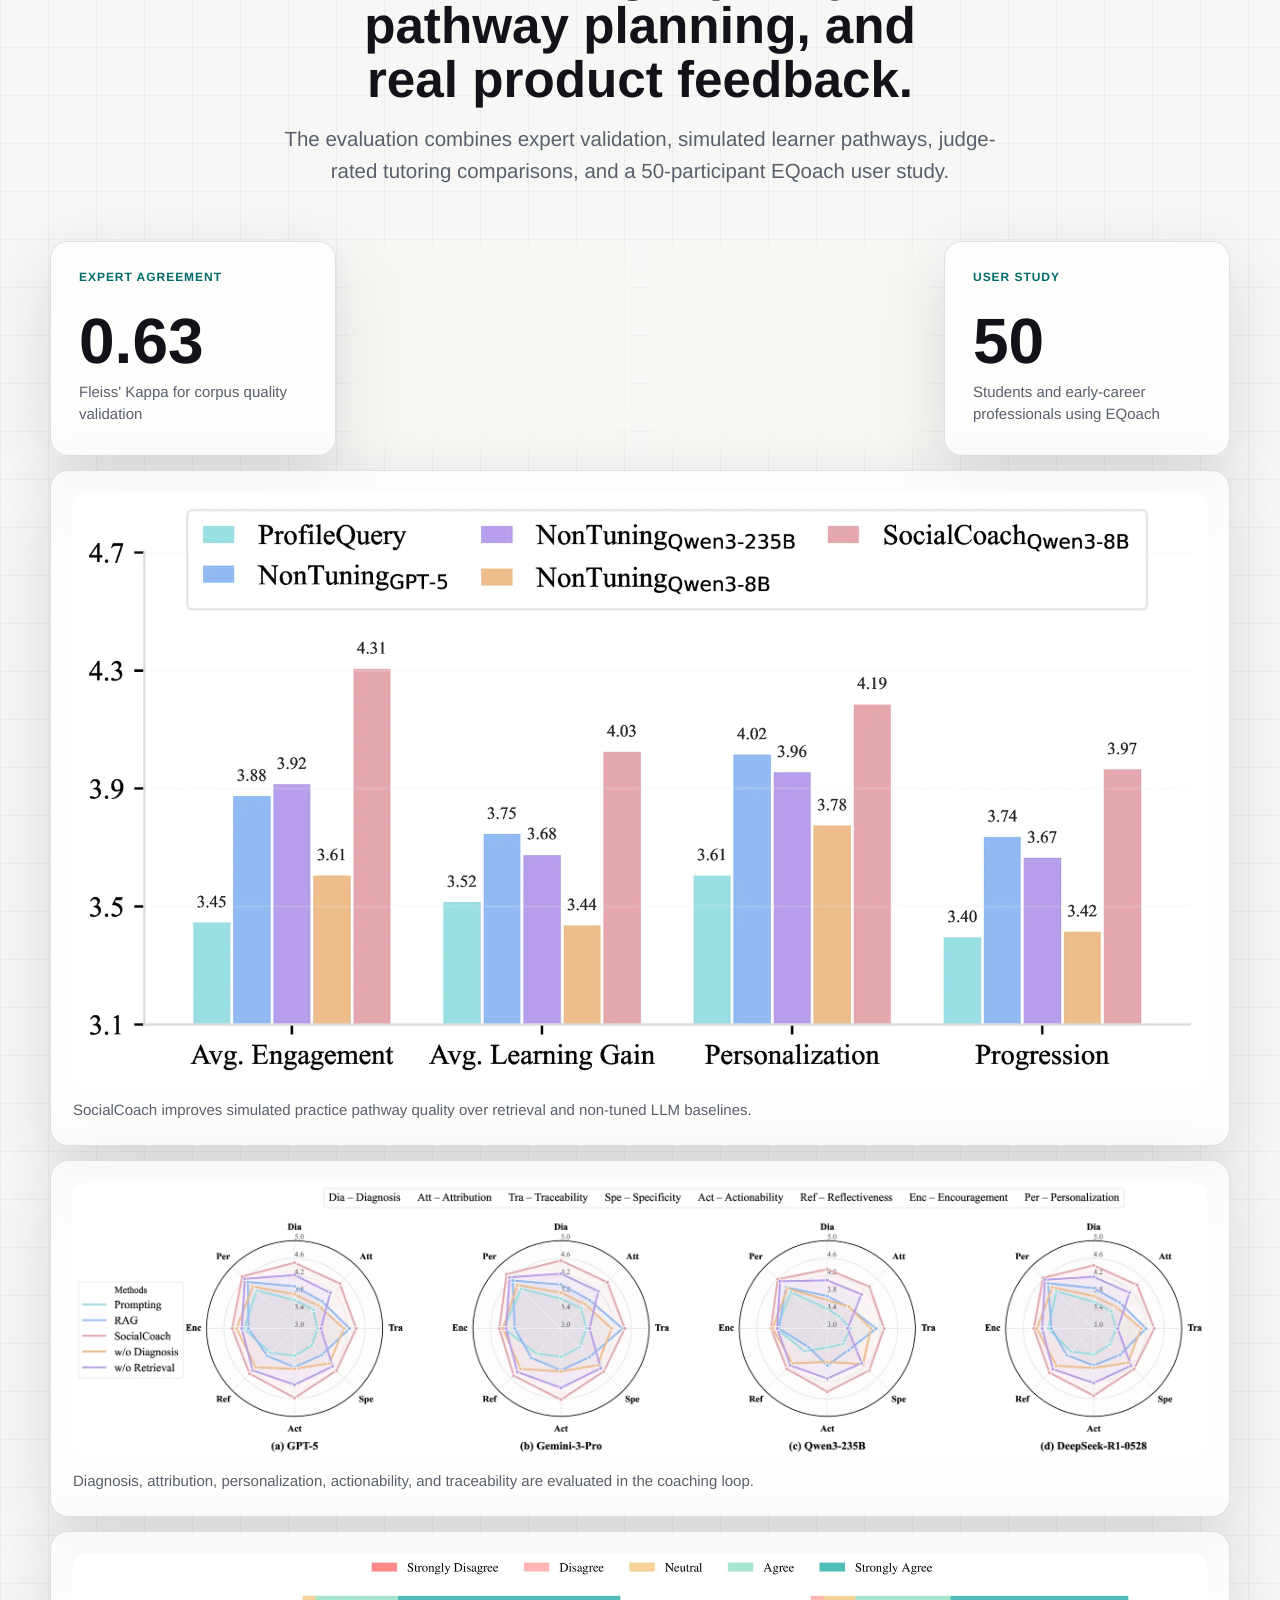
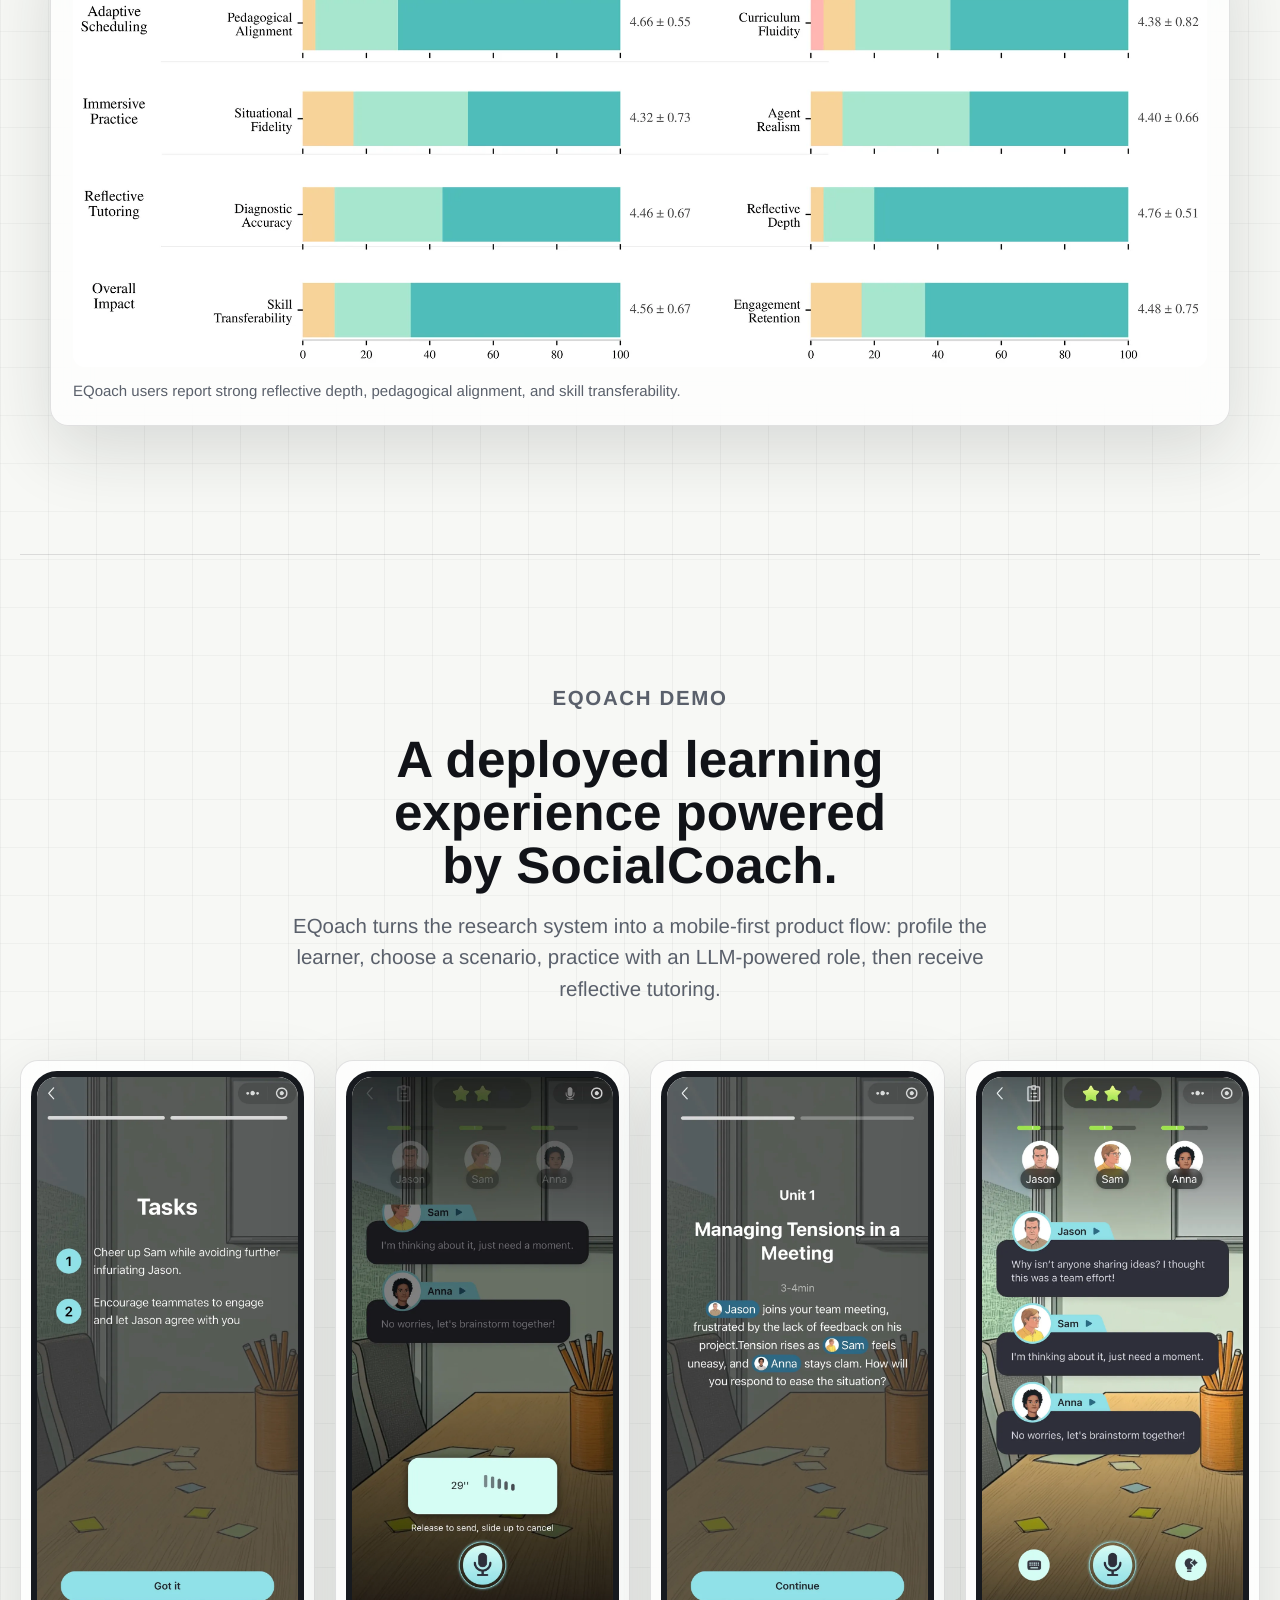
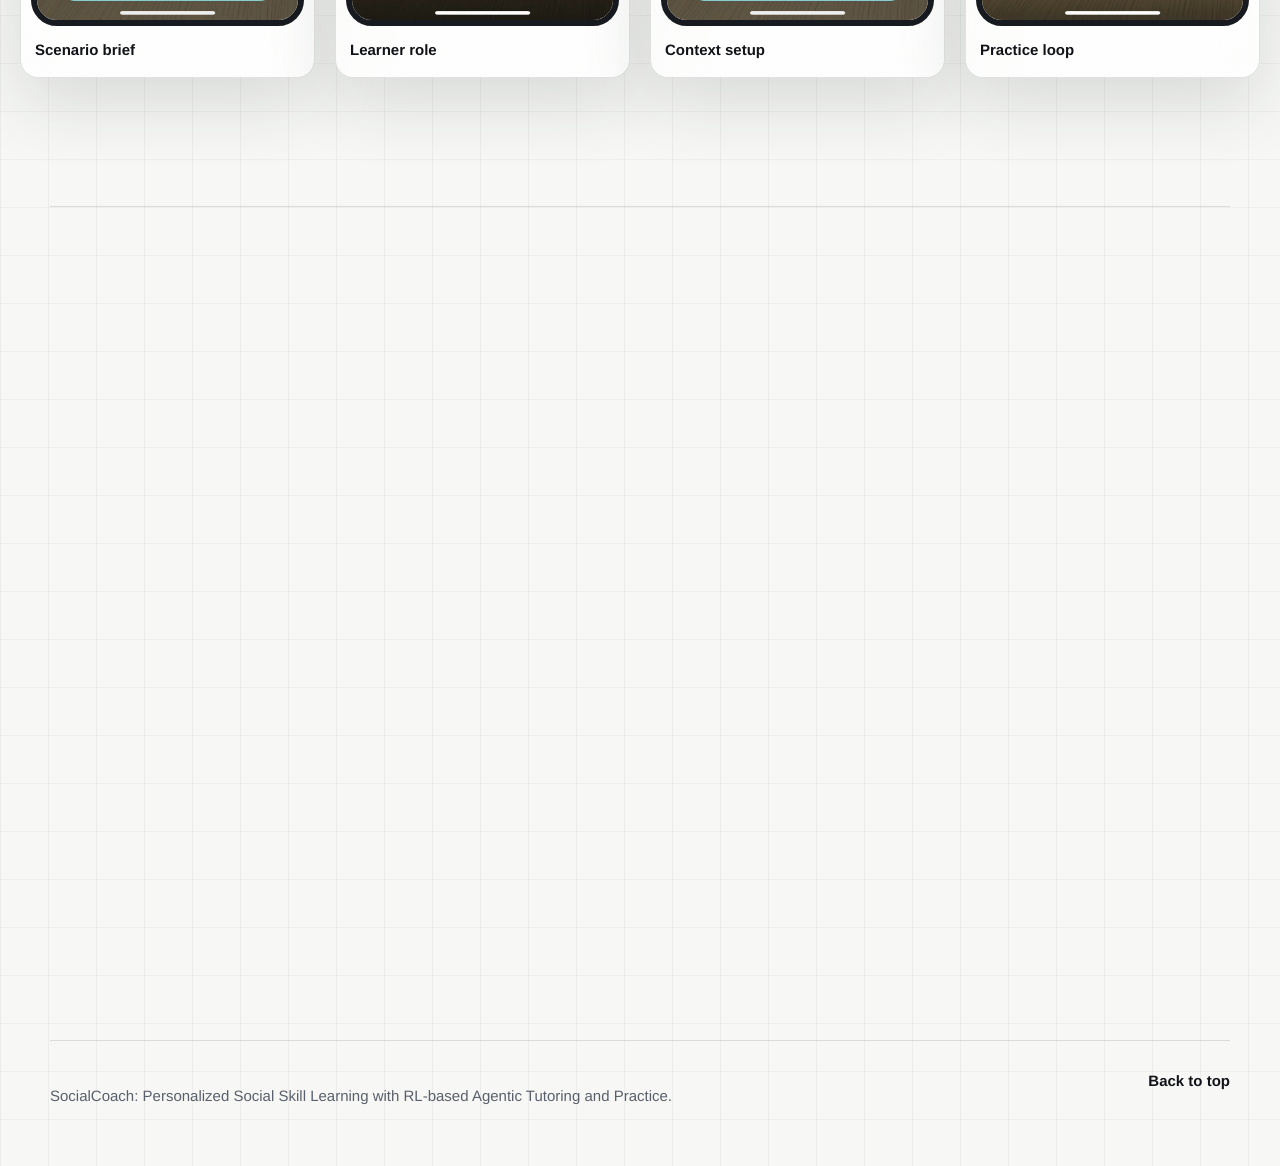
==== commit 37bc5ffe: "Add SocialCoach logo and sharing metadata" ====
--- a/docs/index.html
+++ b/docs/index.html
@@ -15,6 +15,8 @@
     <meta name="author" content="Tianfu Wang, Max Xiong, Jianxun Lian, Hongyuan Zhu, Zhengyu Hu, Yuxuan Lei, Linxiao Gong, Xiaofang Li, Peiting Tsai, Nicholas Jing Yuan, Qi Zhang" />
     <meta name="robots" content="index, follow, max-image-preview:large" />
     <link rel="canonical" href="https://tianfuwang.tech/SocialCoach/" />
+    <link rel="icon" href="./assets/socialcoach-logo.svg" type="image/svg+xml" />
+    <link rel="apple-touch-icon" href="./assets/socialcoach-icon-192.png" />
     <link rel="manifest" href="./site.webmanifest" />
     <link rel="stylesheet" href="./styles.css" />
 
@@ -26,14 +28,17 @@
       content="A holistic LLM-powered agentic tutoring system that builds expert-grounded social skill knowledge, schedules adaptive practice with RL, and delivers reflective coaching."
     />
     <meta property="og:url" content="https://tianfuwang.tech/SocialCoach/" />
-    <meta property="og:image" content="https://tianfuwang.tech/SocialCoach/assets/social-coach-framework.webp" />
+    <meta property="og:image" content="https://tianfuwang.tech/SocialCoach/assets/socialcoach-og.png" />
+    <meta property="og:image:width" content="1200" />
+    <meta property="og:image:height" content="630" />
+    <meta property="og:image:alt" content="SocialCoach paper project logo and title" />
     <meta name="twitter:card" content="summary_large_image" />
     <meta name="twitter:title" content="SocialCoach | Personalized Social Skill Learning" />
     <meta
       name="twitter:description"
       content="Theory-to-practice knowledge discovery, RL-based practice scheduling, immersive scenario simulation, and reflective tutoring."
     />
-    <meta name="twitter:image" content="https://tianfuwang.tech/SocialCoach/assets/social-coach-framework.webp" />
+    <meta name="twitter:image" content="https://tianfuwang.tech/SocialCoach/assets/socialcoach-og.png" />
 
     <meta name="citation_title" content="SocialCoach: Personalized Social Skill Learning with RL-based Agentic Tutoring and Practice" />
     <meta name="citation_author" content="Wang, Tianfu" />
@@ -65,7 +70,8 @@
             "datePublished": "2026",
             "isAccessibleForFree": true,
             "url": "https://tianfuwang.tech/SocialCoach/",
-            "image": "https://tianfuwang.tech/SocialCoach/assets/social-coach-framework.webp",
+            "image": "https://tianfuwang.tech/SocialCoach/assets/socialcoach-og.png",
+            "thumbnailUrl": "https://tianfuwang.tech/SocialCoach/assets/socialcoach-logo.svg",
             "encoding": {
               "@type": "MediaObject",
               "contentUrl": "https://tianfuwang.tech/SocialCoach/assets/socialcoach-paper.pdf",
@@ -137,7 +143,7 @@
     <a class="skip-link" href="#main">Skip to content</a>
     <header class="site-header" data-elevate>
       <a class="brand" href="#top" aria-label="SocialCoach home">
-        <span class="brand-mark" aria-hidden="true">SC</span>
+        <img class="brand-mark" src="./assets/socialcoach-logo.svg" alt="" aria-hidden="true" />
         <span>SocialCoach</span>
       </a>
       <nav class="top-nav" aria-label="Primary navigation">
--- a/docs/styles.css
+++ b/docs/styles.css
@@ -126,16 +126,12 @@
 }
 
 .brand-mark {
-  display: grid;
-  width: 34px;
-  height: 34px;
-  place-items: center;
-  border: 1px solid var(--line-strong);
-  border-radius: 50%;
-  background: var(--ink);
-  color: #fff;
-  font-size: 11px;
-  letter-spacing: 0;
+  display: block;
+  width: 38px;
+  height: 38px;
+  border-radius: 11px;
+  box-shadow: 0 8px 18px rgba(17, 19, 24, 0.11);
+  object-fit: contain;
 }
 
 .top-nav {
@@ -928,10 +924,15 @@
 
 @media (max-width: 760px) {
   .site-header {
+    grid-template-columns: auto 1fr auto;
     padding: 10px 14px;
   }
 
   .brand span:last-child {
+    display: none;
+  }
+
+  .top-nav {
     display: none;
   }
 
@@ -946,14 +947,24 @@
     width: min(100% - 28px, var(--max));
   }
 
+  .hero-body,
+  .hero-copy,
+  .hero-headline {
+    width: 100%;
+    min-width: 0;
+    max-width: 100%;
+  }
+
   h1 {
     max-width: none;
-    font-size: 28px;
-    line-height: 1.06;
+    font-size: 26px;
+    line-height: 1.08;
+    overflow-wrap: break-word;
+    word-break: normal;
   }
 
   .title-line {
-    display: inline;
+    display: block;
     white-space: normal;
   }
 
@@ -984,6 +995,8 @@
 
   .hero-metrics {
     grid-template-columns: repeat(3, minmax(0, 1fr));
+    width: 100%;
+    max-width: none;
   }
 
   .hero-metrics div {
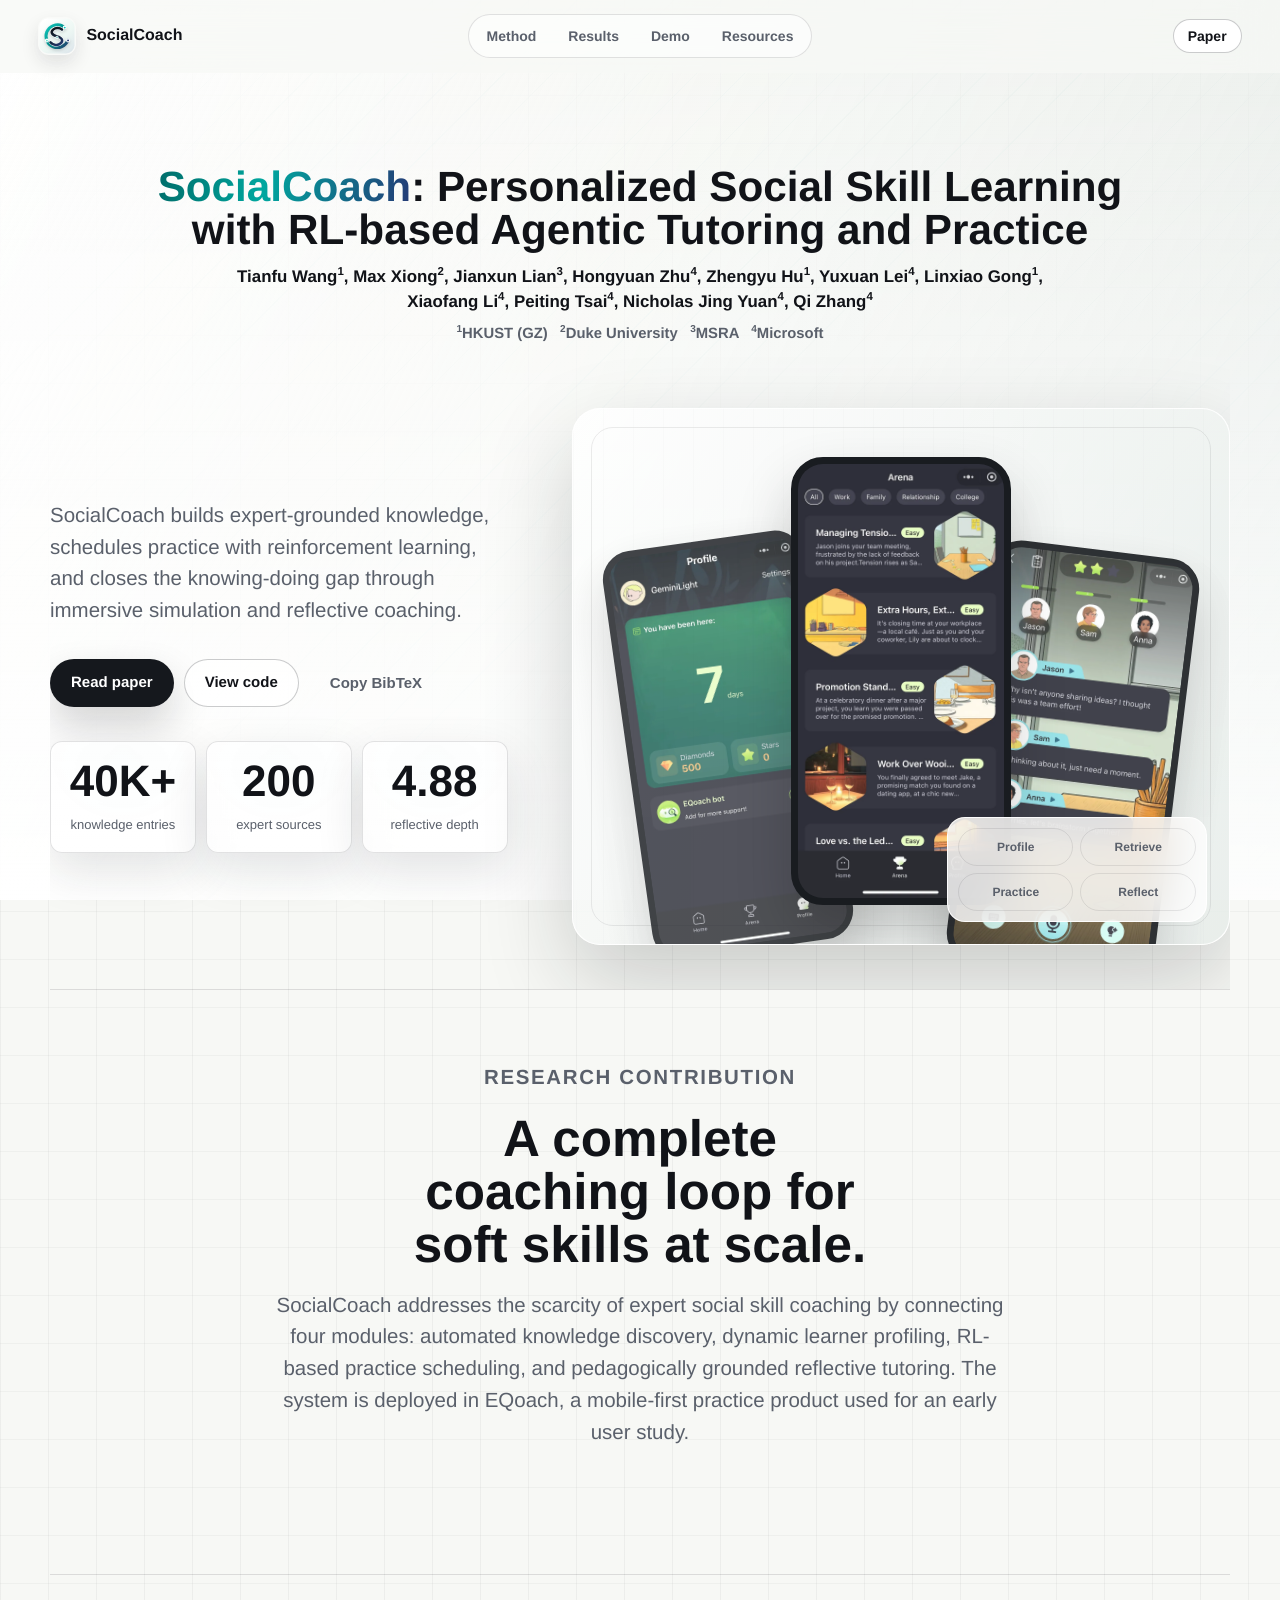
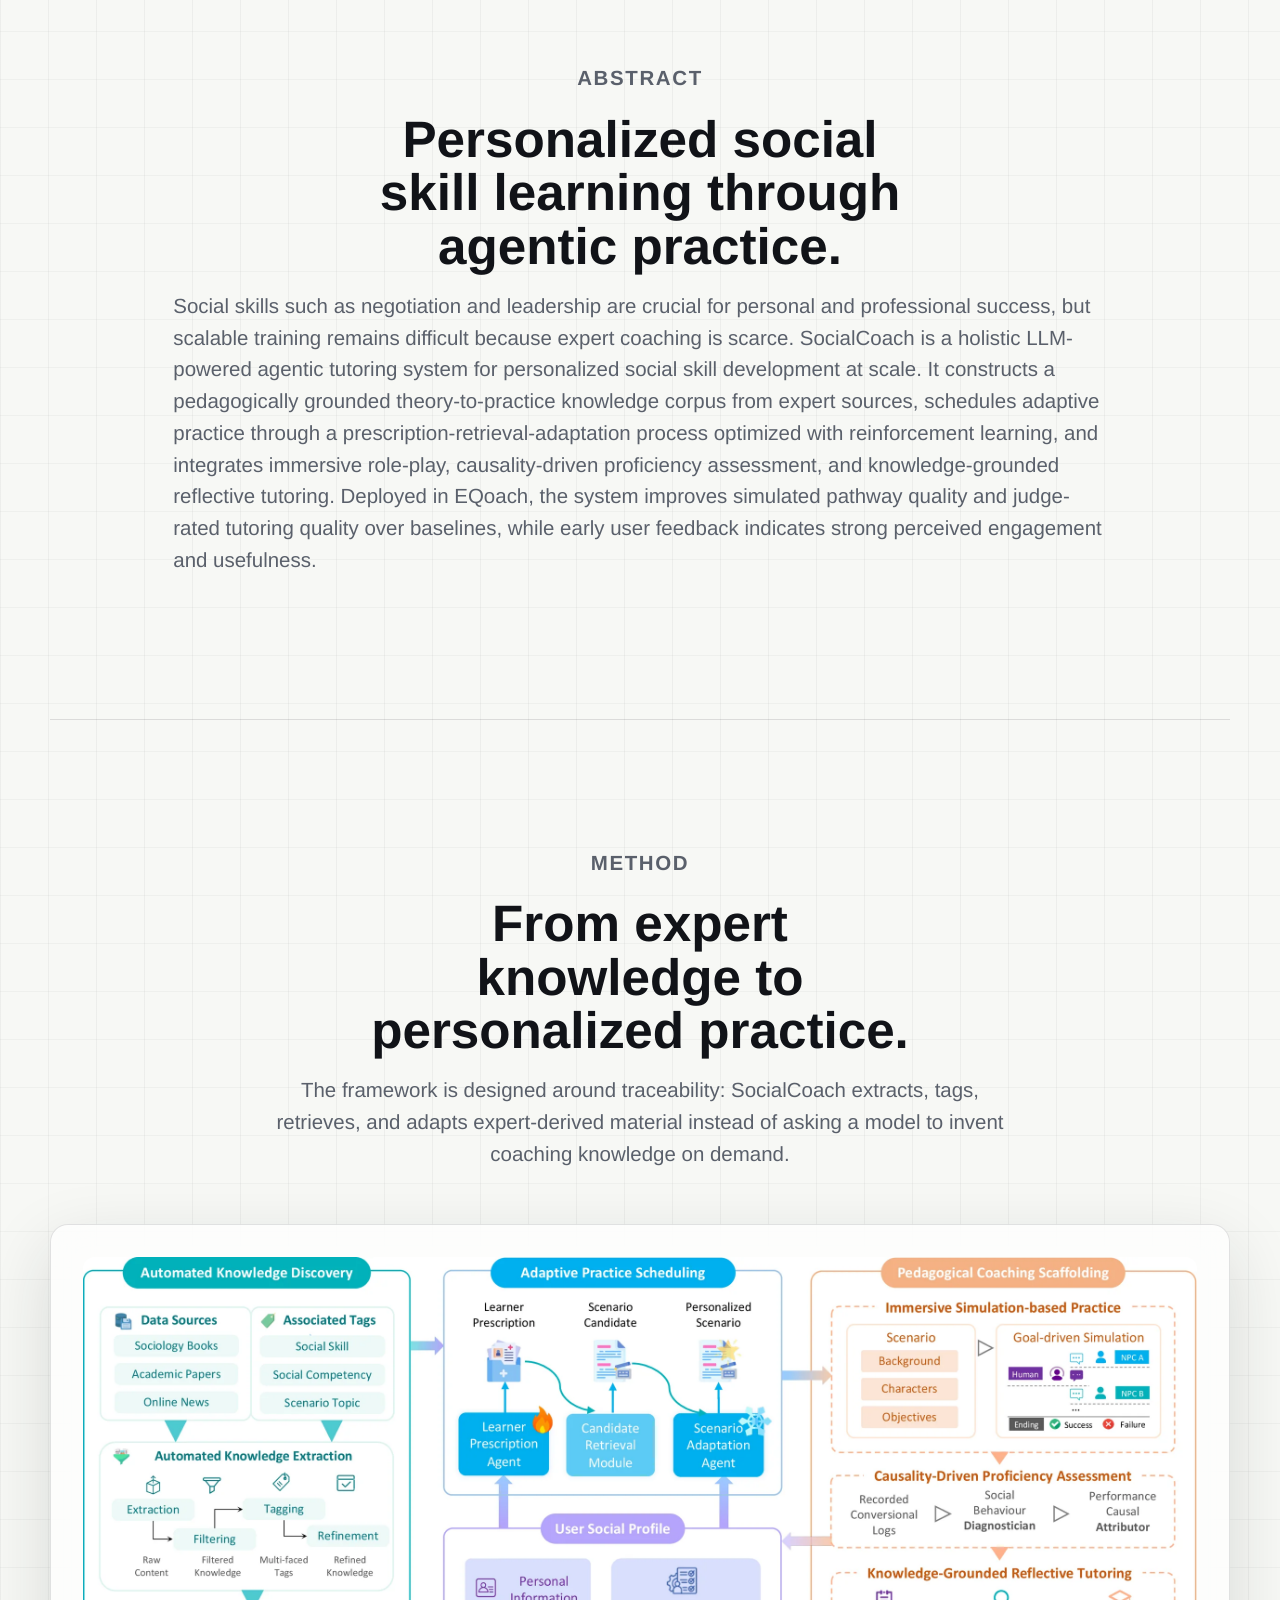
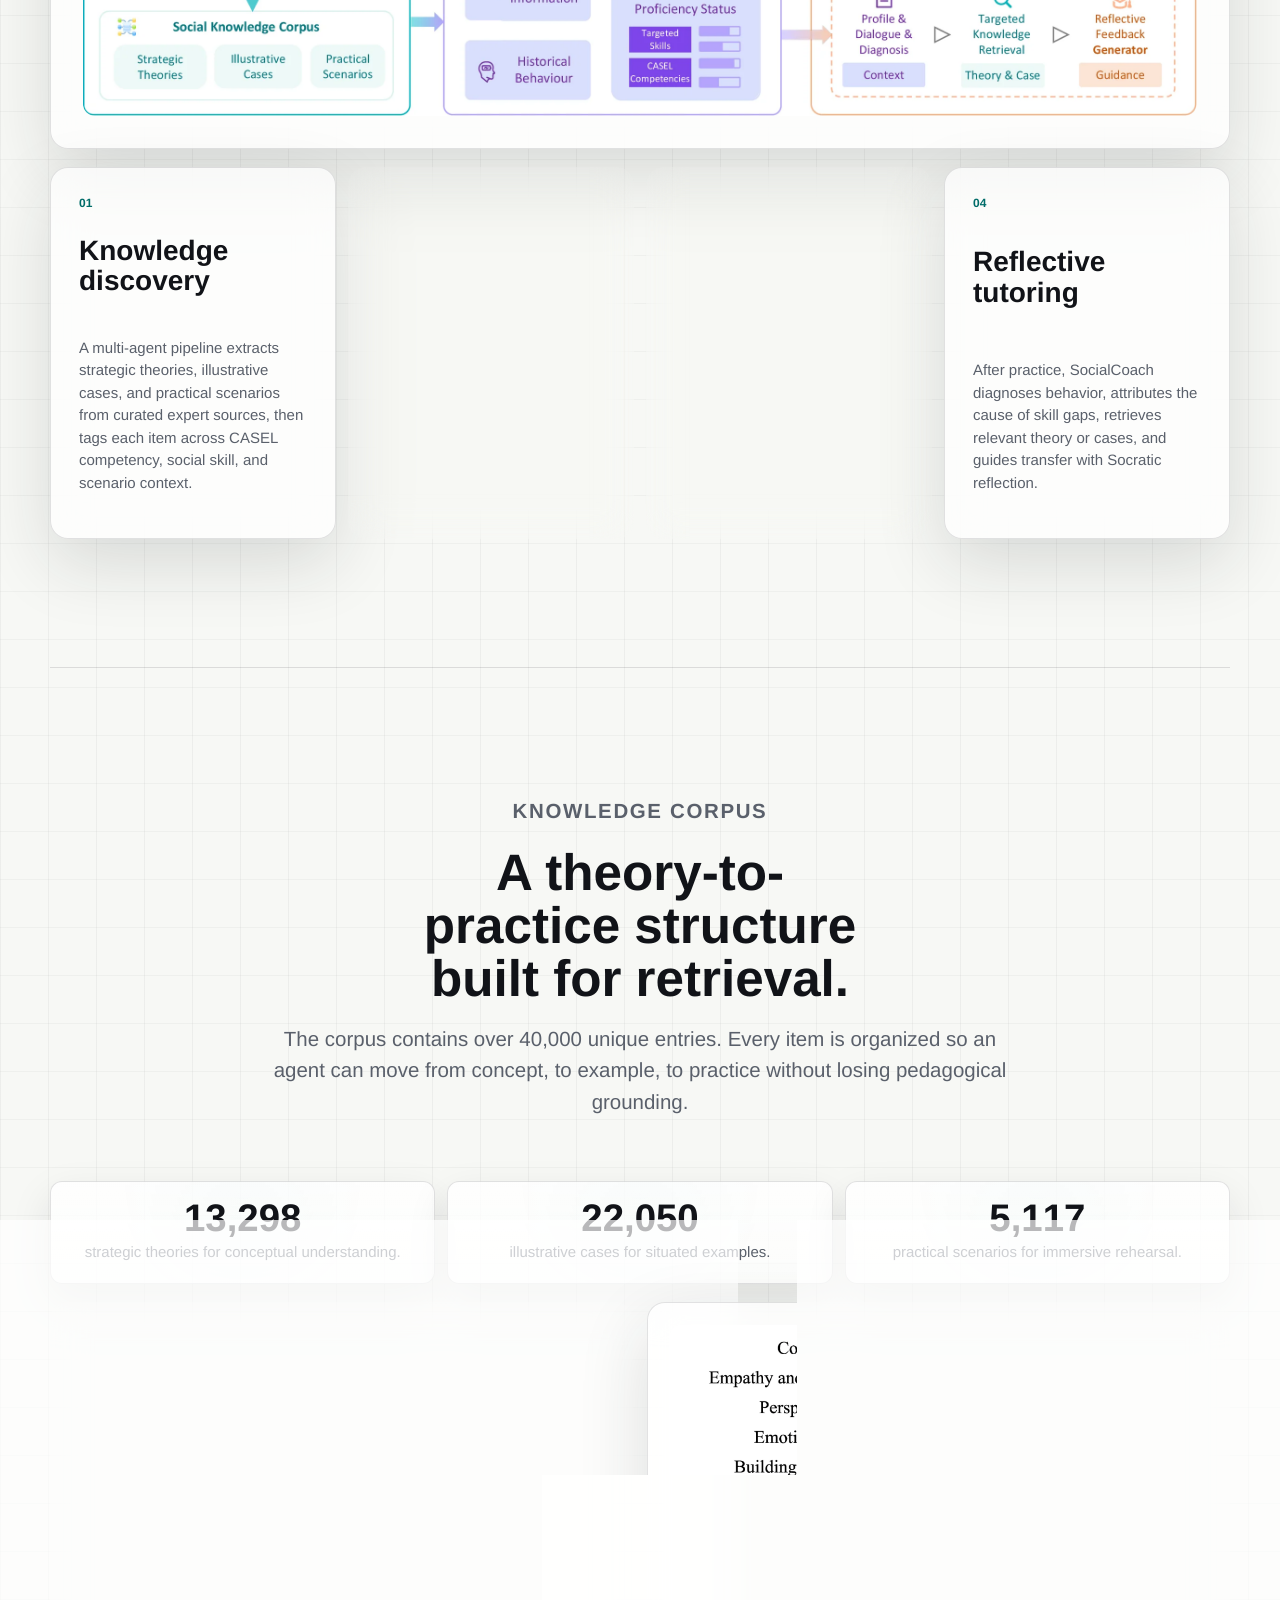
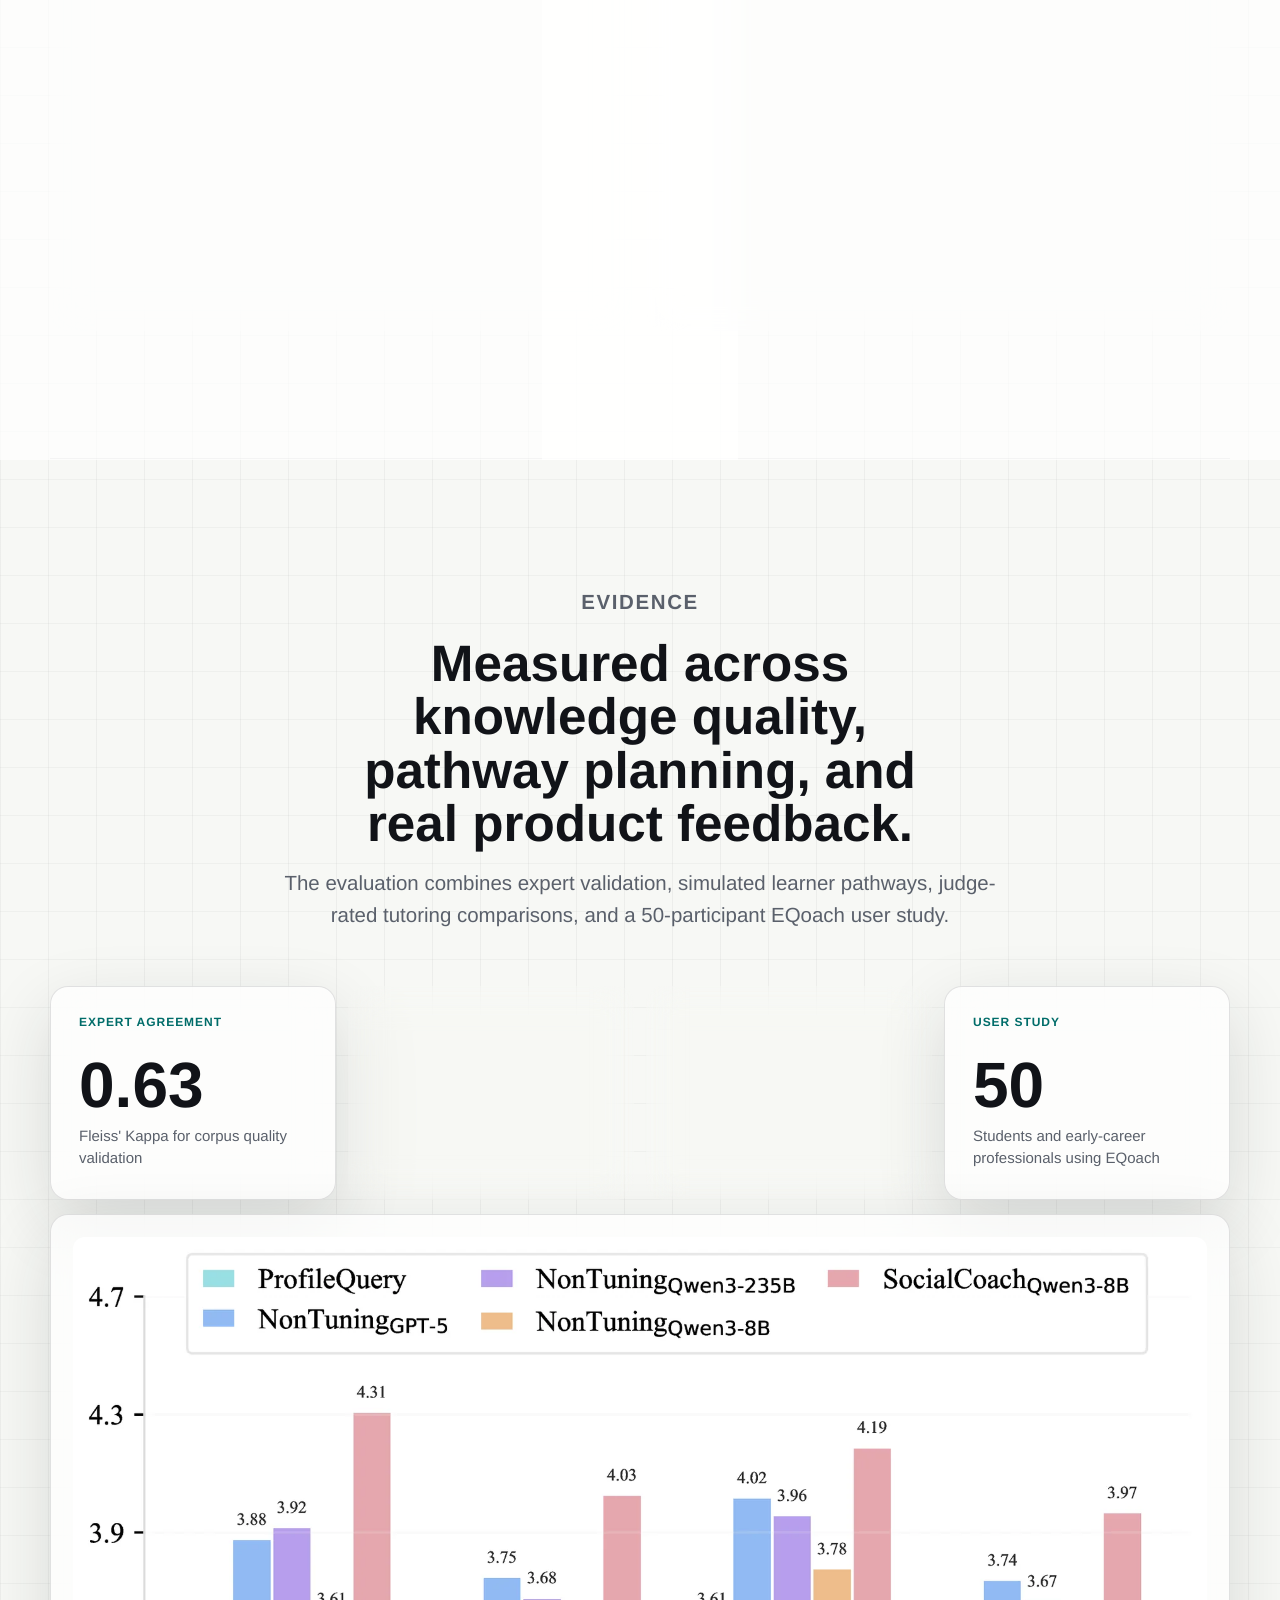
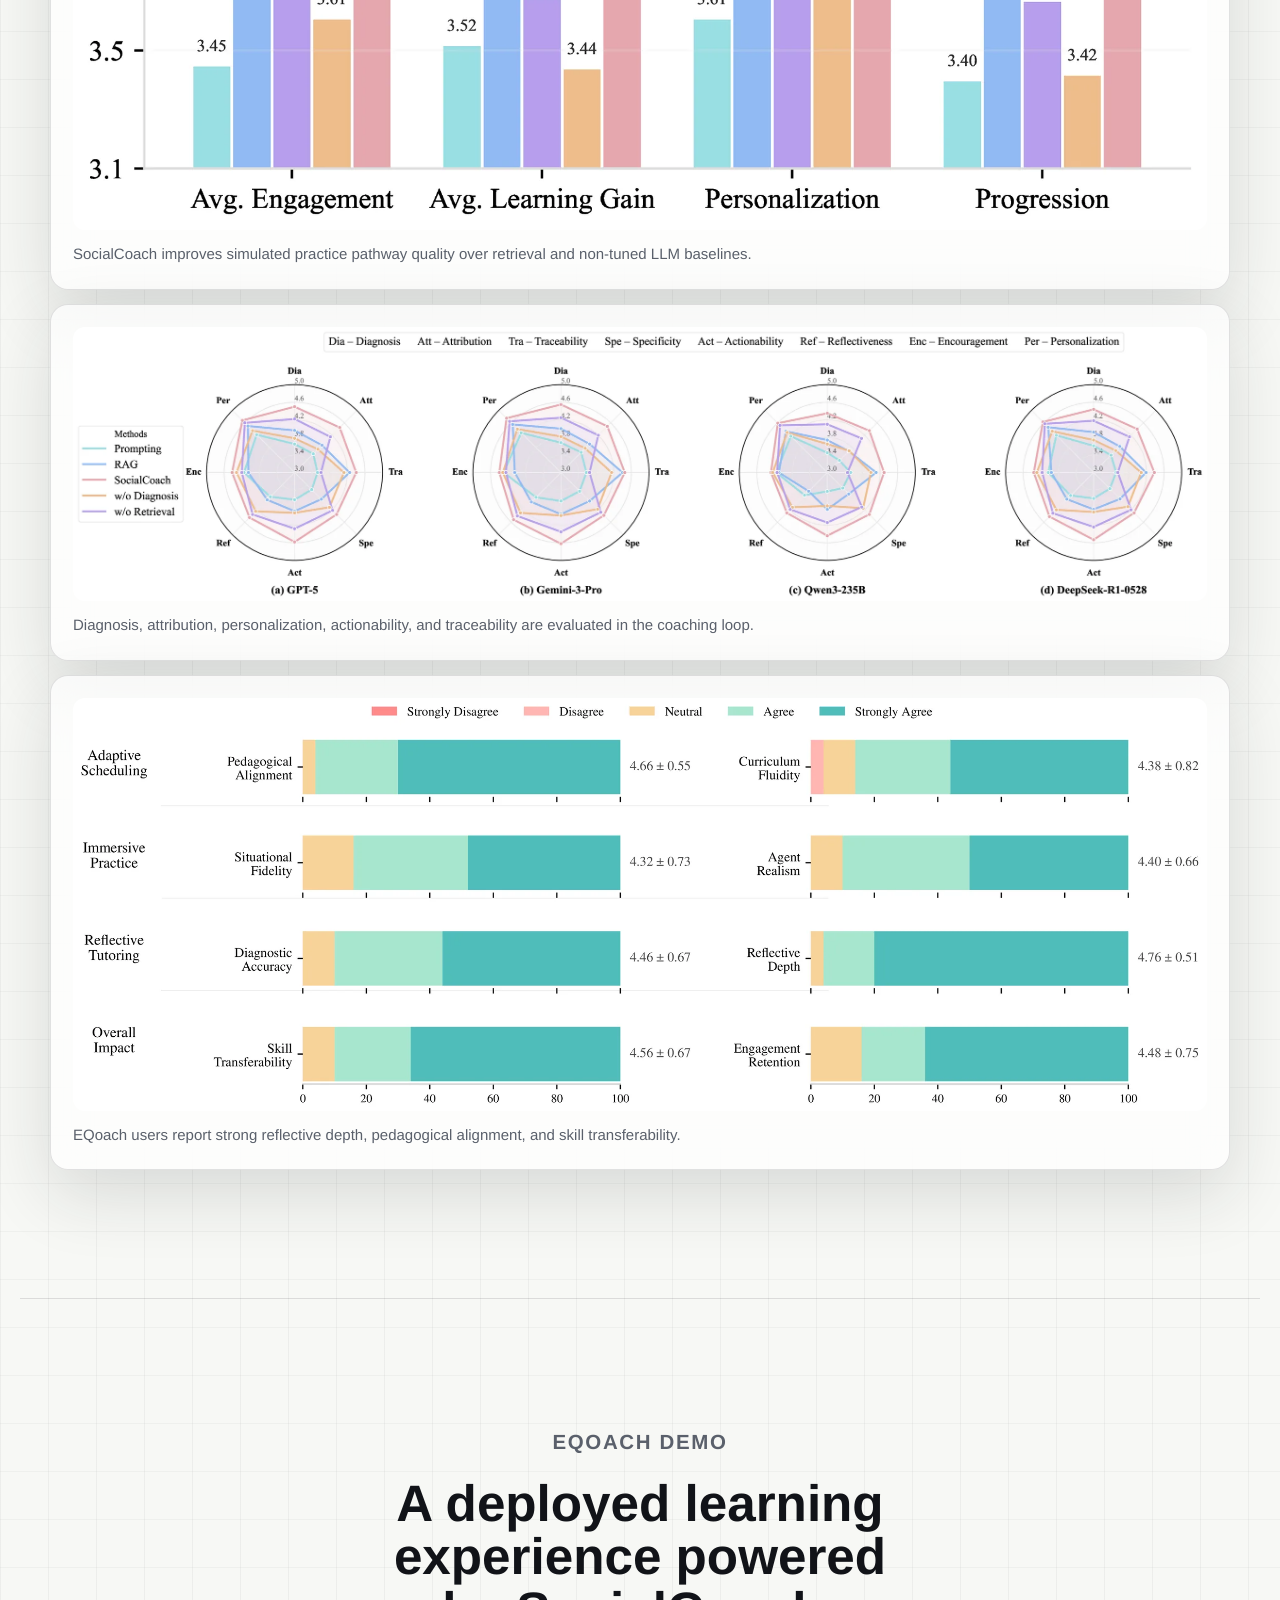
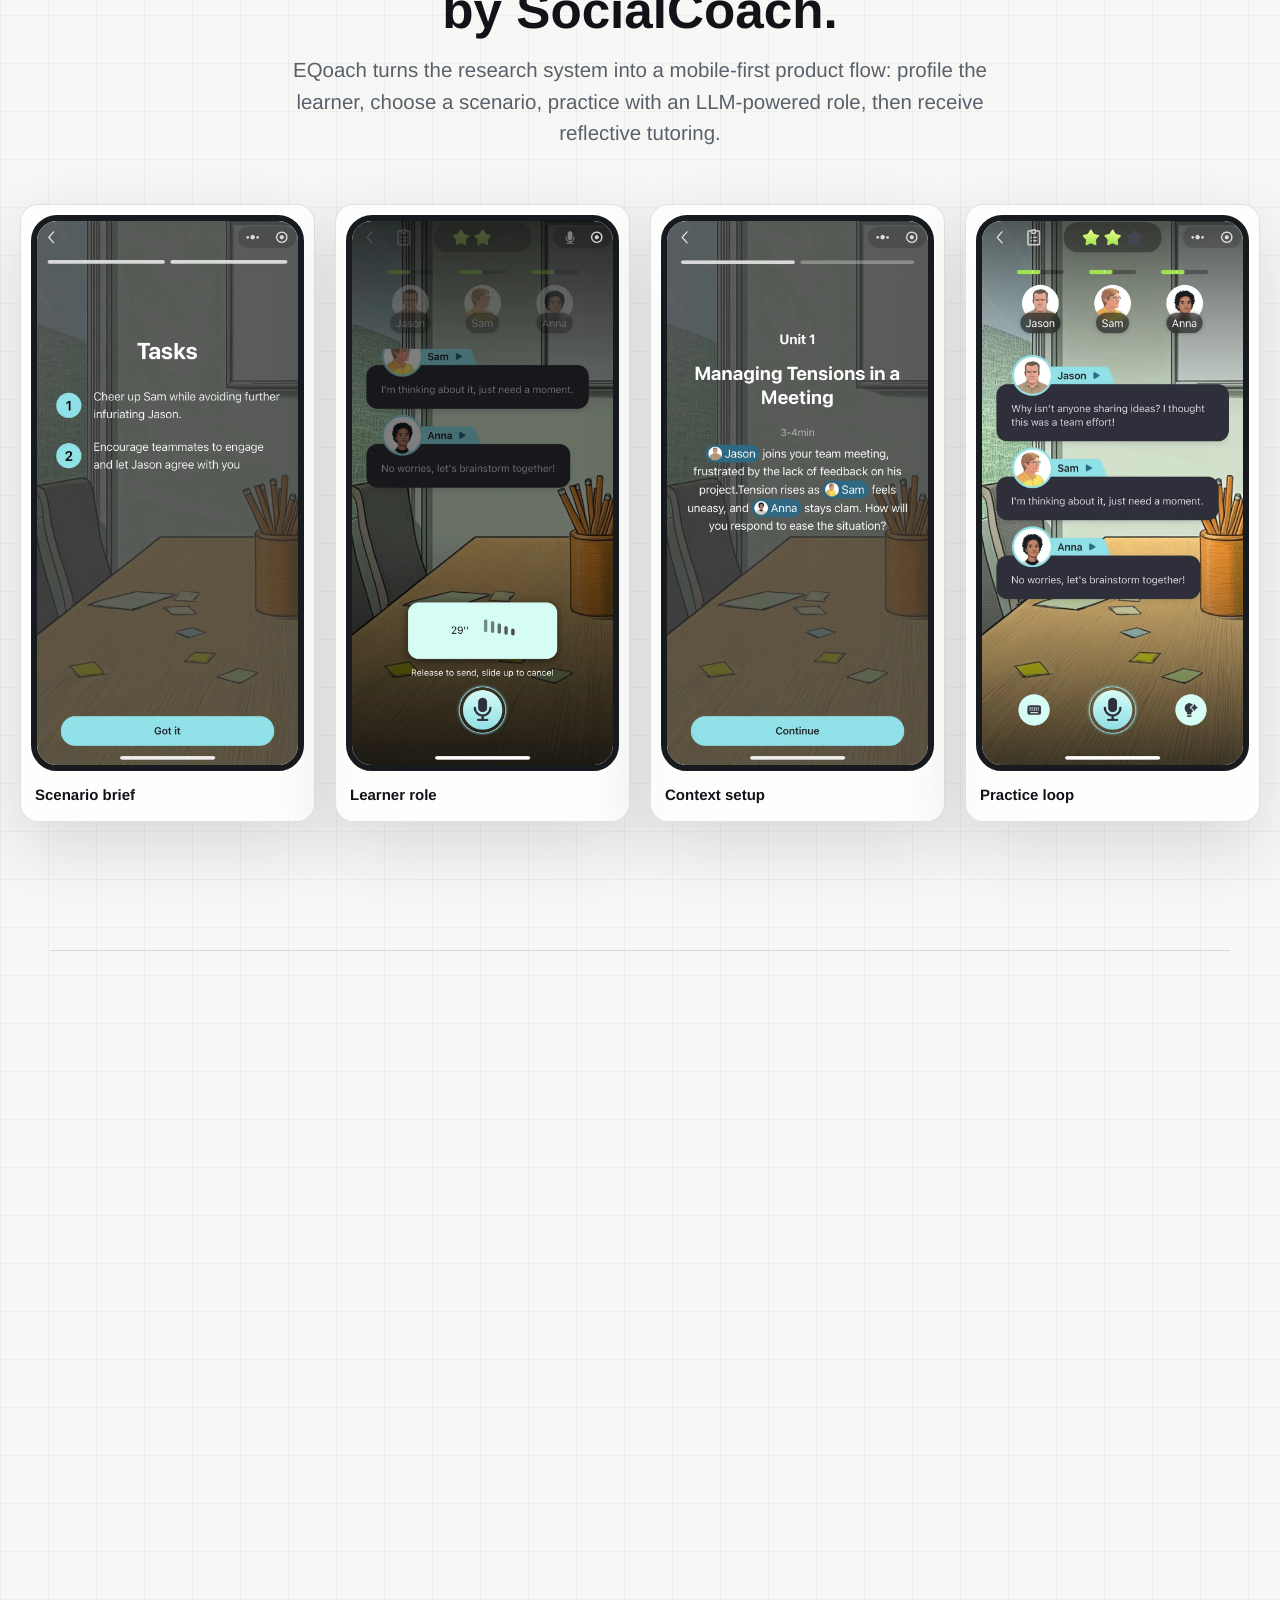
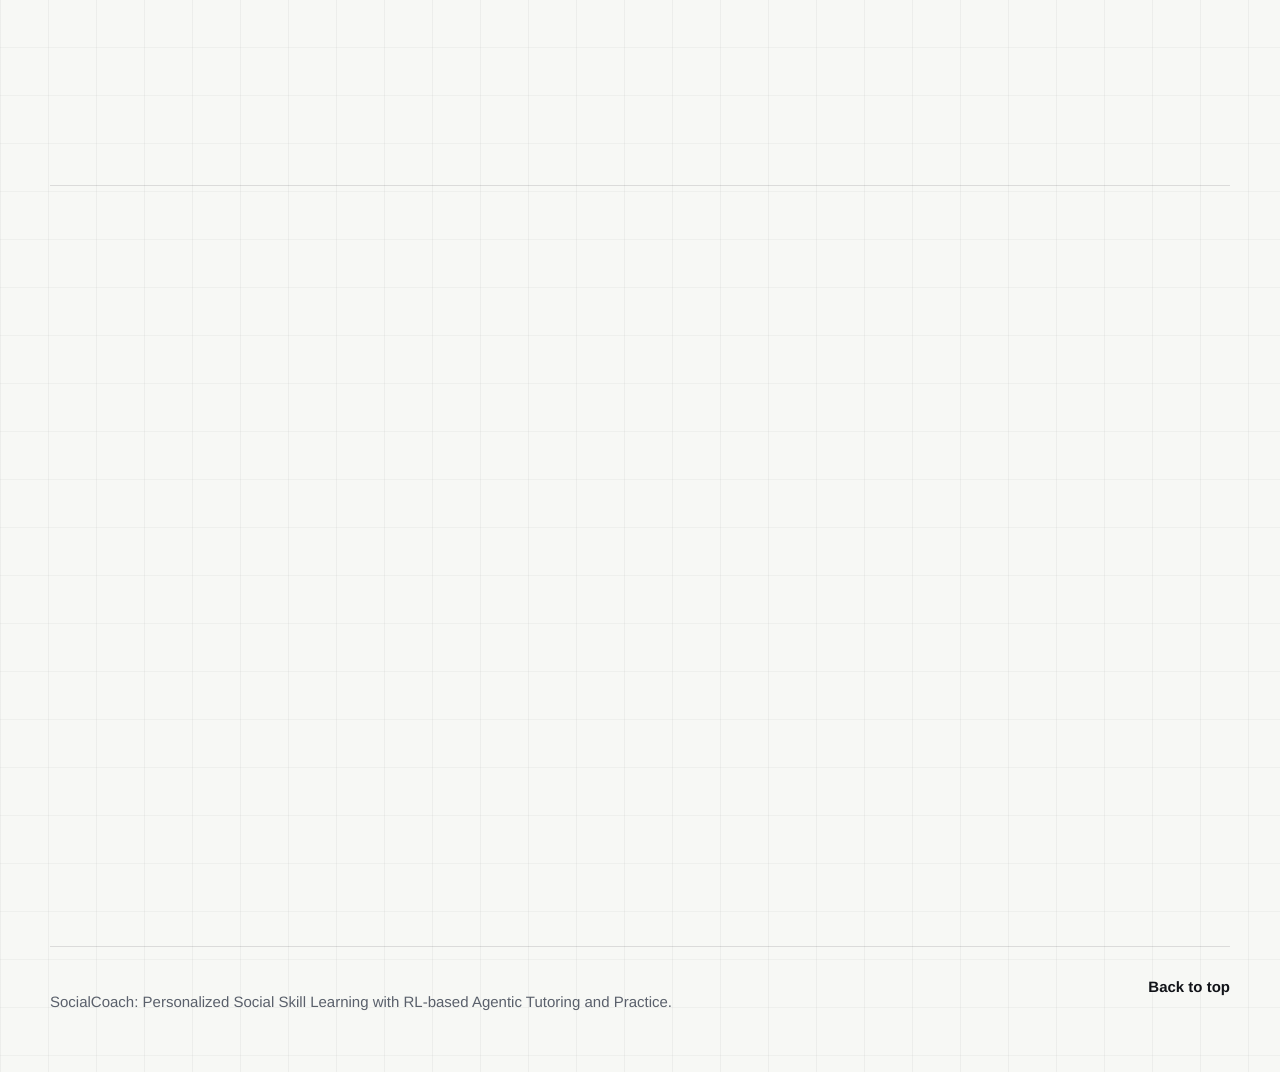
==== commit f640bd71: "Improve SEO and GEO metadata" ====
--- a/docs/index.html
+++ b/docs/index.html
@@ -13,11 +13,17 @@
       content="SocialCoach, social skill learning, agentic tutoring, reinforcement learning, LLM tutoring, EQoach, social emotional learning, CASEL, personalized education, KDD 2026"
     />
     <meta name="author" content="Tianfu Wang, Max Xiong, Jianxun Lian, Hongyuan Zhu, Zhengyu Hu, Yuxuan Lei, Linxiao Gong, Xiaofang Li, Peiting Tsai, Nicholas Jing Yuan, Qi Zhang" />
-    <meta name="robots" content="index, follow, max-image-preview:large" />
+    <meta name="robots" content="index, follow, max-image-preview:large, max-snippet:-1, max-video-preview:-1" />
+    <meta name="googlebot" content="index, follow, max-image-preview:large, max-snippet:-1, max-video-preview:-1" />
+    <meta name="bingbot" content="index, follow, max-image-preview:large, max-snippet:-1, max-video-preview:-1" />
+    <meta name="theme-color" content="#006c69" />
     <link rel="canonical" href="https://tianfuwang.tech/SocialCoach/" />
     <link rel="icon" href="./assets/socialcoach-logo.svg" type="image/svg+xml" />
     <link rel="apple-touch-icon" href="./assets/socialcoach-icon-192.png" />
     <link rel="manifest" href="./site.webmanifest" />
+    <link rel="alternate" type="application/pdf" title="SocialCoach paper PDF" href="./assets/socialcoach-paper.pdf" />
+    <link rel="alternate" type="text/plain" title="AI-readable SocialCoach summary" href="./llms.txt" />
+    <script>document.documentElement.classList.add("js");</script>
     <link rel="stylesheet" href="./styles.css" />
 
     <meta property="og:type" content="website" />
@@ -53,25 +59,78 @@
     <meta name="citation_author" content="Yuan, Nicholas Jing" />
     <meta name="citation_author" content="Zhang, Qi" />
     <meta name="citation_publication_date" content="2026" />
+    <meta name="citation_online_date" content="2026/06/02" />
     <meta name="citation_conference_title" content="KDD 2026" />
+    <meta name="citation_arxiv_id" content="2606.04155" />
+    <meta name="citation_abstract_html_url" content="https://arxiv.org/abs/2606.04155" />
+    <meta name="citation_fulltext_html_url" content="https://tianfuwang.tech/SocialCoach/" />
     <meta name="citation_pdf_url" content="https://tianfuwang.tech/SocialCoach/assets/socialcoach-paper.pdf" />
     <meta name="citation_keywords" content="agentic tutoring; social skill learning; reinforcement learning; LLM; social emotional learning" />
+    <meta name="DC.title" content="SocialCoach: Personalized Social Skill Learning with RL-based Agentic Tutoring and Practice" />
+    <meta name="DC.creator" content="Tianfu Wang; Max Xiong; Jianxun Lian; Hongyuan Zhu; Zhengyu Hu; Yuxuan Lei; Linxiao Gong; Xiaofang Li; Peiting Tsai; Nicholas Jing Yuan; Qi Zhang" />
+    <meta name="DC.description" content="SocialCoach is a holistic LLM-powered agentic tutoring system for personalized social skill development at scale." />
+    <meta name="DC.identifier" content="https://arxiv.org/abs/2606.04155" />
+    <meta name="DC.language" content="en" />
+    <meta name="DC.type" content="Text" />
 
     <script type="application/ld+json">
       {
         "@context": "https://schema.org",
         "@graph": [
+          {
+            "@type": "WebPage",
+            "@id": "https://tianfuwang.tech/SocialCoach/#webpage",
+            "url": "https://tianfuwang.tech/SocialCoach/",
+            "name": "SocialCoach: Personalized Social Skill Learning with RL-based Agentic Tutoring and Practice",
+            "description": "Project page for SocialCoach, a KDD 2026 research project on personalized social skill learning with RL-based agentic tutoring and practice.",
+            "inLanguage": "en",
+            "isPartOf": {
+              "@type": "WebSite",
+              "@id": "https://tianfuwang.tech/#website",
+              "name": "Tianfu Wang"
+            },
+            "primaryImageOfPage": {
+              "@type": "ImageObject",
+              "url": "https://tianfuwang.tech/SocialCoach/assets/socialcoach-og.png",
+              "width": 1200,
+              "height": 630
+            },
+            "mainEntity": {
+              "@id": "https://tianfuwang.tech/SocialCoach/#paper"
+            }
+          },
           {
             "@type": "ScholarlyArticle",
             "@id": "https://tianfuwang.tech/SocialCoach/#paper",
             "headline": "SocialCoach: Personalized Social Skill Learning with RL-based Agentic Tutoring and Practice",
             "name": "SocialCoach",
             "description": "SocialCoach is a holistic LLM-powered agentic tutoring system for personalized social skill development at scale.",
-            "datePublished": "2026",
+            "abstract": "SocialCoach introduces a holistic LLM-powered agentic tutoring system for personalized social skill development at scale, combining expert-grounded knowledge construction, adaptive RL-based practice scheduling, immersive role-play, causality-driven assessment, and reflective tutoring.",
+            "datePublished": "2026-06-02",
+            "inLanguage": "en",
             "isAccessibleForFree": true,
             "url": "https://tianfuwang.tech/SocialCoach/",
+            "sameAs": [
+              "https://arxiv.org/abs/2606.04155",
+              "https://github.com/GeminiLight/SocialCoach"
+            ],
+            "identifier": [
+              {
+                "@type": "PropertyValue",
+                "propertyID": "arXiv",
+                "value": "2606.04155",
+                "url": "https://arxiv.org/abs/2606.04155"
+              }
+            ],
             "image": "https://tianfuwang.tech/SocialCoach/assets/socialcoach-og.png",
             "thumbnailUrl": "https://tianfuwang.tech/SocialCoach/assets/socialcoach-logo.svg",
+            "mainEntityOfPage": {
+              "@id": "https://tianfuwang.tech/SocialCoach/#webpage"
+            },
+            "publisher": {
+              "@type": "Organization",
+              "name": "arXiv"
+            },
             "encoding": {
               "@type": "MediaObject",
               "contentUrl": "https://tianfuwang.tech/SocialCoach/assets/socialcoach-paper.pdf",
@@ -102,7 +161,9 @@
               "Personalized education",
               "Social skill coaching",
               "LLM agents",
-              "Reinforcement learning"
+              "Reinforcement learning",
+              "Agentic tutoring",
+              "Social emotional learning"
             ]
           },
           {
@@ -132,6 +193,14 @@
                   "@type": "Answer",
                   "text": "The paper reports a 40,000+ entry social skill knowledge corpus, expert validation with Fleiss' Kappa of 0.63, improved simulated pathway quality, judge-rated tutoring quality, and an EQoach user study with 50 participants."
                 }
+              },
+              {
+                "@type": "Question",
+                "name": "Where can I read the SocialCoach paper and code?",
+                "acceptedAnswer": {
+                  "@type": "Answer",
+                  "text": "The SocialCoach paper is available on arXiv at https://arxiv.org/abs/2606.04155, and the code repository is linked from https://github.com/GeminiLight/SocialCoach."
+                }
               }
             ]
           }
@@ -236,6 +305,24 @@
         </div>
       </section>
 
+      <section class="section abstract-section" id="abstract" aria-labelledby="abstract-title">
+        <div class="section-header section-header-centered reveal">
+          <p class="section-kicker">Abstract</p>
+          <h2 id="abstract-title">Personalized social skill learning through agentic practice.</h2>
+          <p>
+            Social skills such as negotiation and leadership are crucial for personal and professional
+            success, but scalable training remains difficult because expert coaching is scarce. SocialCoach
+            is a holistic LLM-powered agentic tutoring system for personalized social skill development at
+            scale. It constructs a pedagogically grounded theory-to-practice knowledge corpus from expert
+            sources, schedules adaptive practice through a prescription-retrieval-adaptation process
+            optimized with reinforcement learning, and integrates immersive role-play, causality-driven
+            proficiency assessment, and knowledge-grounded reflective tutoring. Deployed in EQoach, the
+            system improves simulated pathway quality and judge-rated tutoring quality over baselines, while
+            early user feedback indicates strong perceived engagement and usefulness.
+          </p>
+        </div>
+      </section>
+
       <section class="section" id="method" aria-labelledby="method-title">
         <div class="section-header section-header-centered reveal">
           <p class="section-kicker">Method</p>
@@ -425,6 +512,38 @@
 }</code></pre>
         </div>
       </section>
+
+      <section class="section faq-section" id="faq" aria-labelledby="faq-title">
+        <div class="section-header section-header-centered reveal">
+          <p class="section-kicker">FAQ</p>
+          <h2 id="faq-title">Quick answers for readers and AI research assistants.</h2>
+        </div>
+        <div class="faq-grid">
+          <article class="faq-item reveal">
+            <h3>What is SocialCoach?</h3>
+            <p>
+              SocialCoach is an LLM-powered agentic tutoring framework for personalized social skill
+              learning. It connects expert knowledge discovery, learner profiling, RL-based practice
+              scheduling, immersive scenario simulation, and reflective coaching.
+            </p>
+          </article>
+          <article class="faq-item reveal">
+            <h3>What evidence does the paper report?</h3>
+            <p>
+              The paper reports a 40,000+ entry knowledge corpus, expert validation with Fleiss' Kappa of
+              0.63, improved simulated pathway quality, judge-rated tutoring quality, and a 50-participant
+              EQoach user study.
+            </p>
+          </article>
+          <article class="faq-item reveal">
+            <h3>Where are the paper and code?</h3>
+            <p>
+              The paper record is available on arXiv at 2606.04155, and the code repository is linked from
+              the project resources section.
+            </p>
+          </article>
+        </div>
+      </section>
     </main>
 
     <footer class="site-footer">
--- a/docs/styles.css
+++ b/docs/styles.css
@@ -390,6 +390,7 @@
 .hero-metrics div,
 .result-card,
 .method-card,
+.faq-item,
 .resource-card,
 .citation-block,
 .framework-panel,
@@ -614,6 +615,25 @@
   border-top: 1px solid var(--line);
 }
 
+.abstract-section {
+  border-bottom: 1px solid var(--line);
+  padding-top: clamp(48px, 7vw, 88px);
+  padding-bottom: clamp(48px, 7vw, 88px);
+}
+
+.abstract-section .section-header {
+  max-width: 1040px;
+}
+
+.abstract-section .section-header h2 {
+  max-width: 24ch;
+}
+
+.abstract-section .section-header p {
+  max-width: 82ch;
+  text-align: left;
+}
+
 .knowledge-stats {
   display: grid;
   gap: 20px;
@@ -834,6 +854,37 @@
   background: #111318;
   font-size: 13px;
   line-height: 1.65;
+}
+
+.faq-section {
+  border-top: 1px solid var(--line);
+  padding-top: clamp(48px, 8vw, 92px);
+}
+
+.faq-grid {
+  display: grid;
+  grid-template-columns: repeat(3, minmax(0, 1fr));
+  gap: 12px;
+}
+
+.faq-item {
+  display: grid;
+  align-content: start;
+  gap: 16px;
+  min-height: 230px;
+  border-radius: var(--radius);
+  padding: clamp(20px, 3vw, 28px);
+}
+
+.faq-item h3 {
+  max-width: 16ch;
+}
+
+.faq-item p {
+  margin: 0;
+  color: var(--muted);
+  font-size: 15px;
+  line-height: 1.5;
 }
 
 .site-footer {
@@ -876,12 +927,16 @@
 }
 
 .reveal {
+  opacity: 1;
+}
+
+.js .reveal {
   transform: translateY(16px);
   opacity: 0;
   transition: opacity 600ms ease, transform 600ms ease;
 }
 
-.reveal.is-visible {
+.js .reveal.is-visible {
   transform: translateY(0);
   opacity: 1;
 }
@@ -908,7 +963,8 @@
   }
 
   .method-grid,
-  .results-grid {
+  .results-grid,
+  .faq-grid {
     grid-template-columns: repeat(2, minmax(0, 1fr));
   }
 
@@ -989,6 +1045,7 @@
 
   .method-grid,
   .results-grid,
+  .faq-grid,
   .demo-strip {
     grid-template-columns: 1fr;
   }
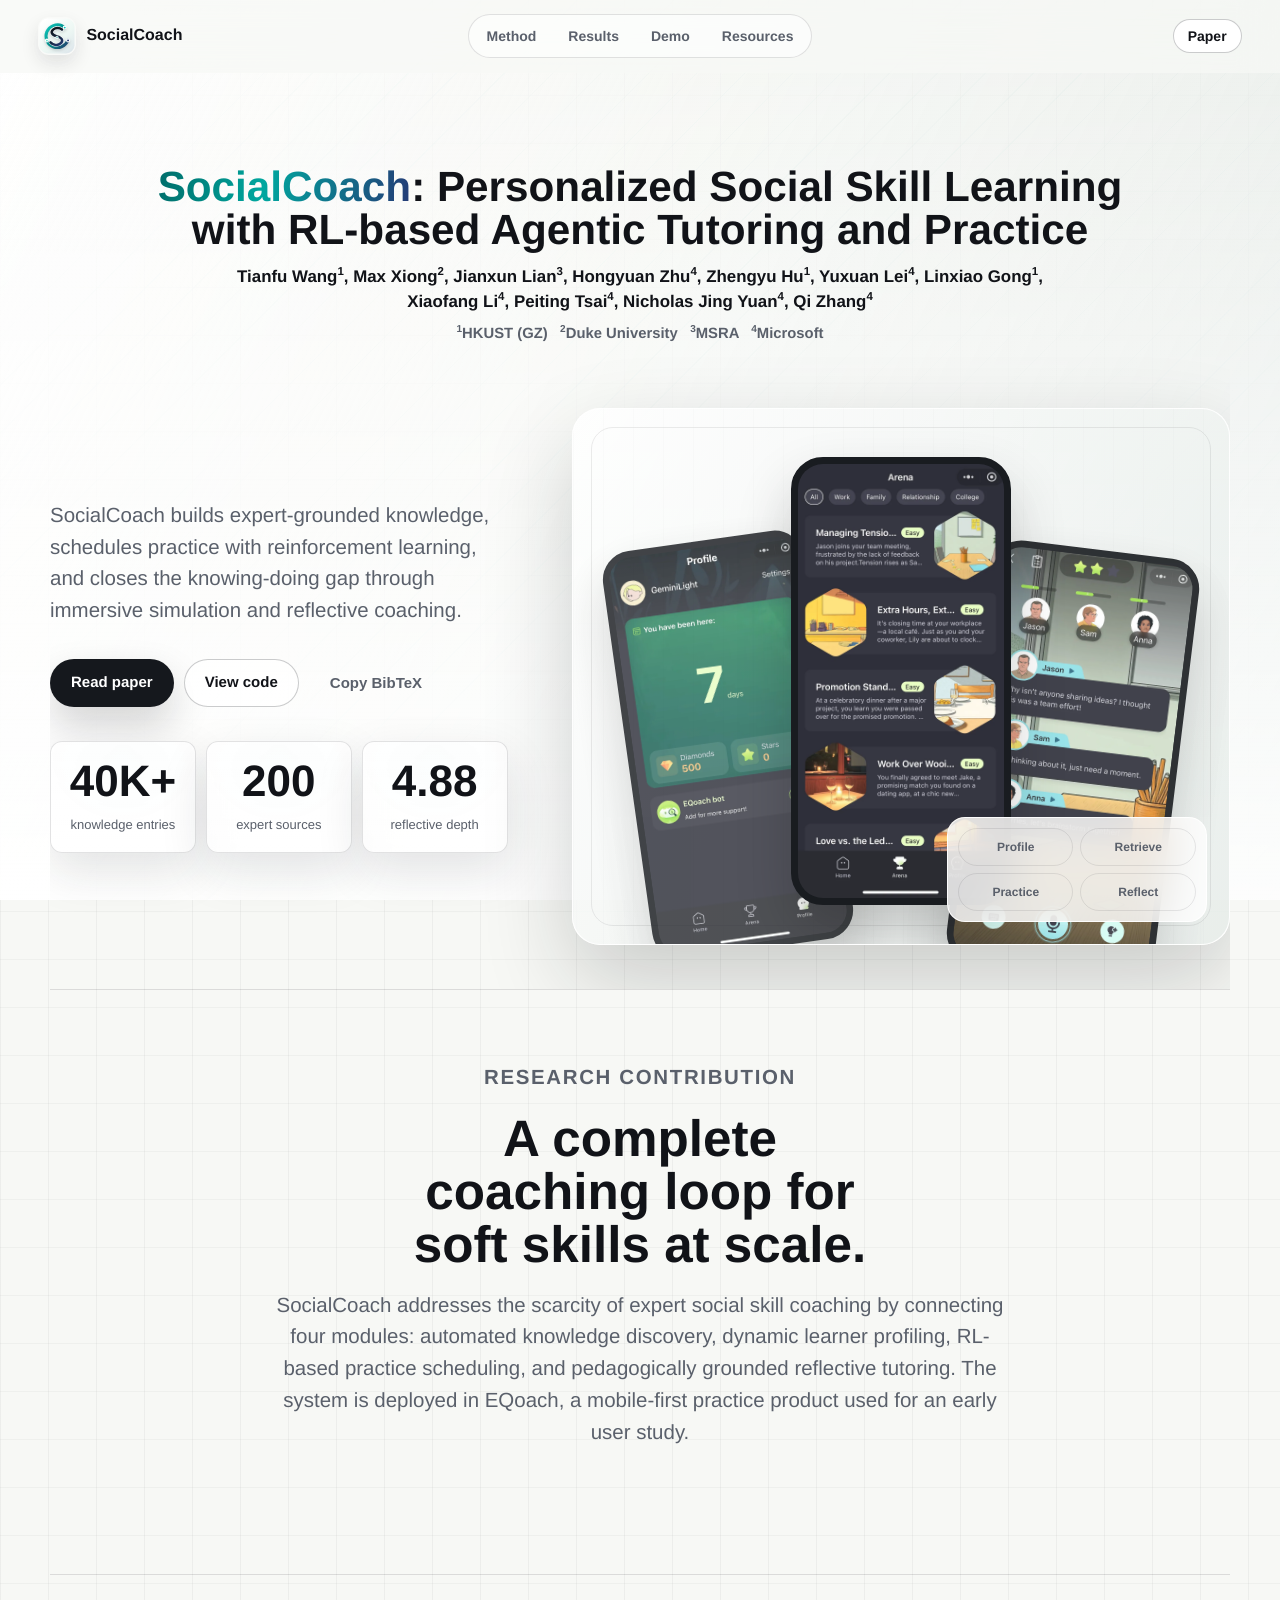
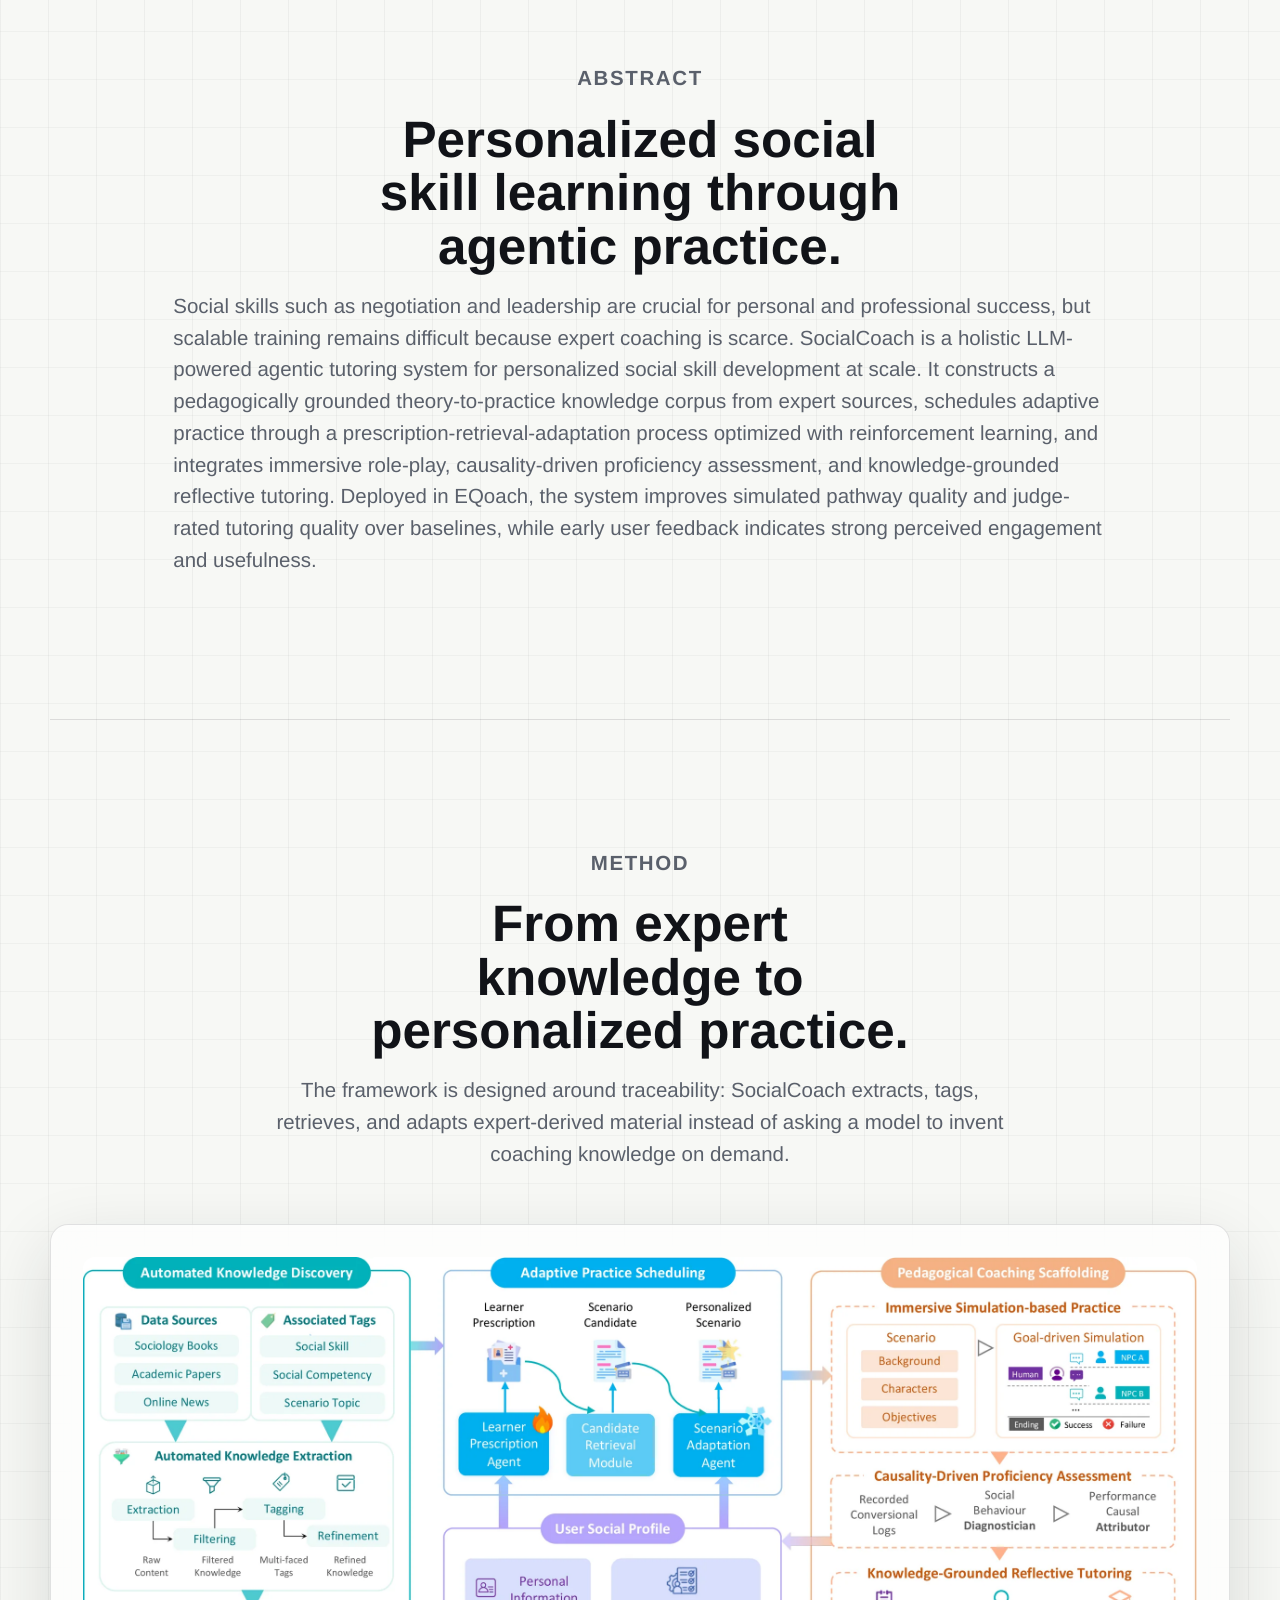
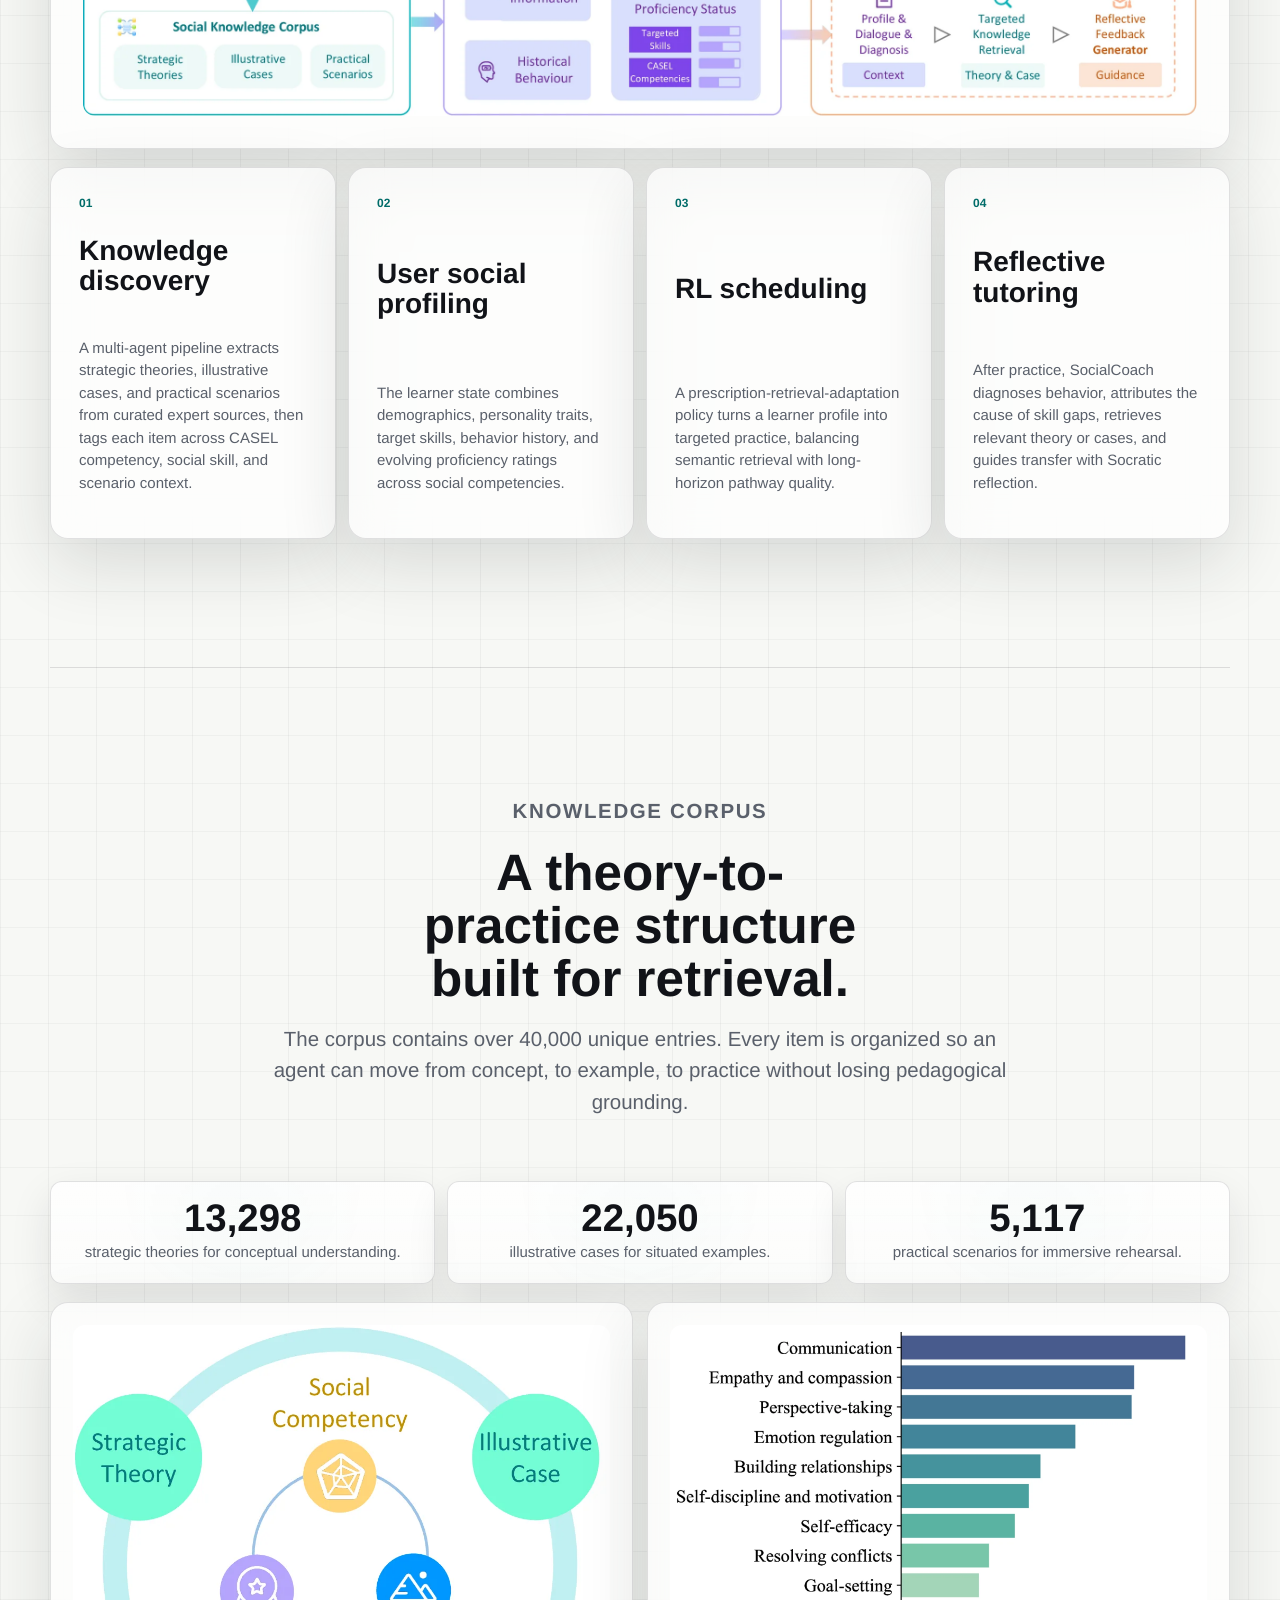
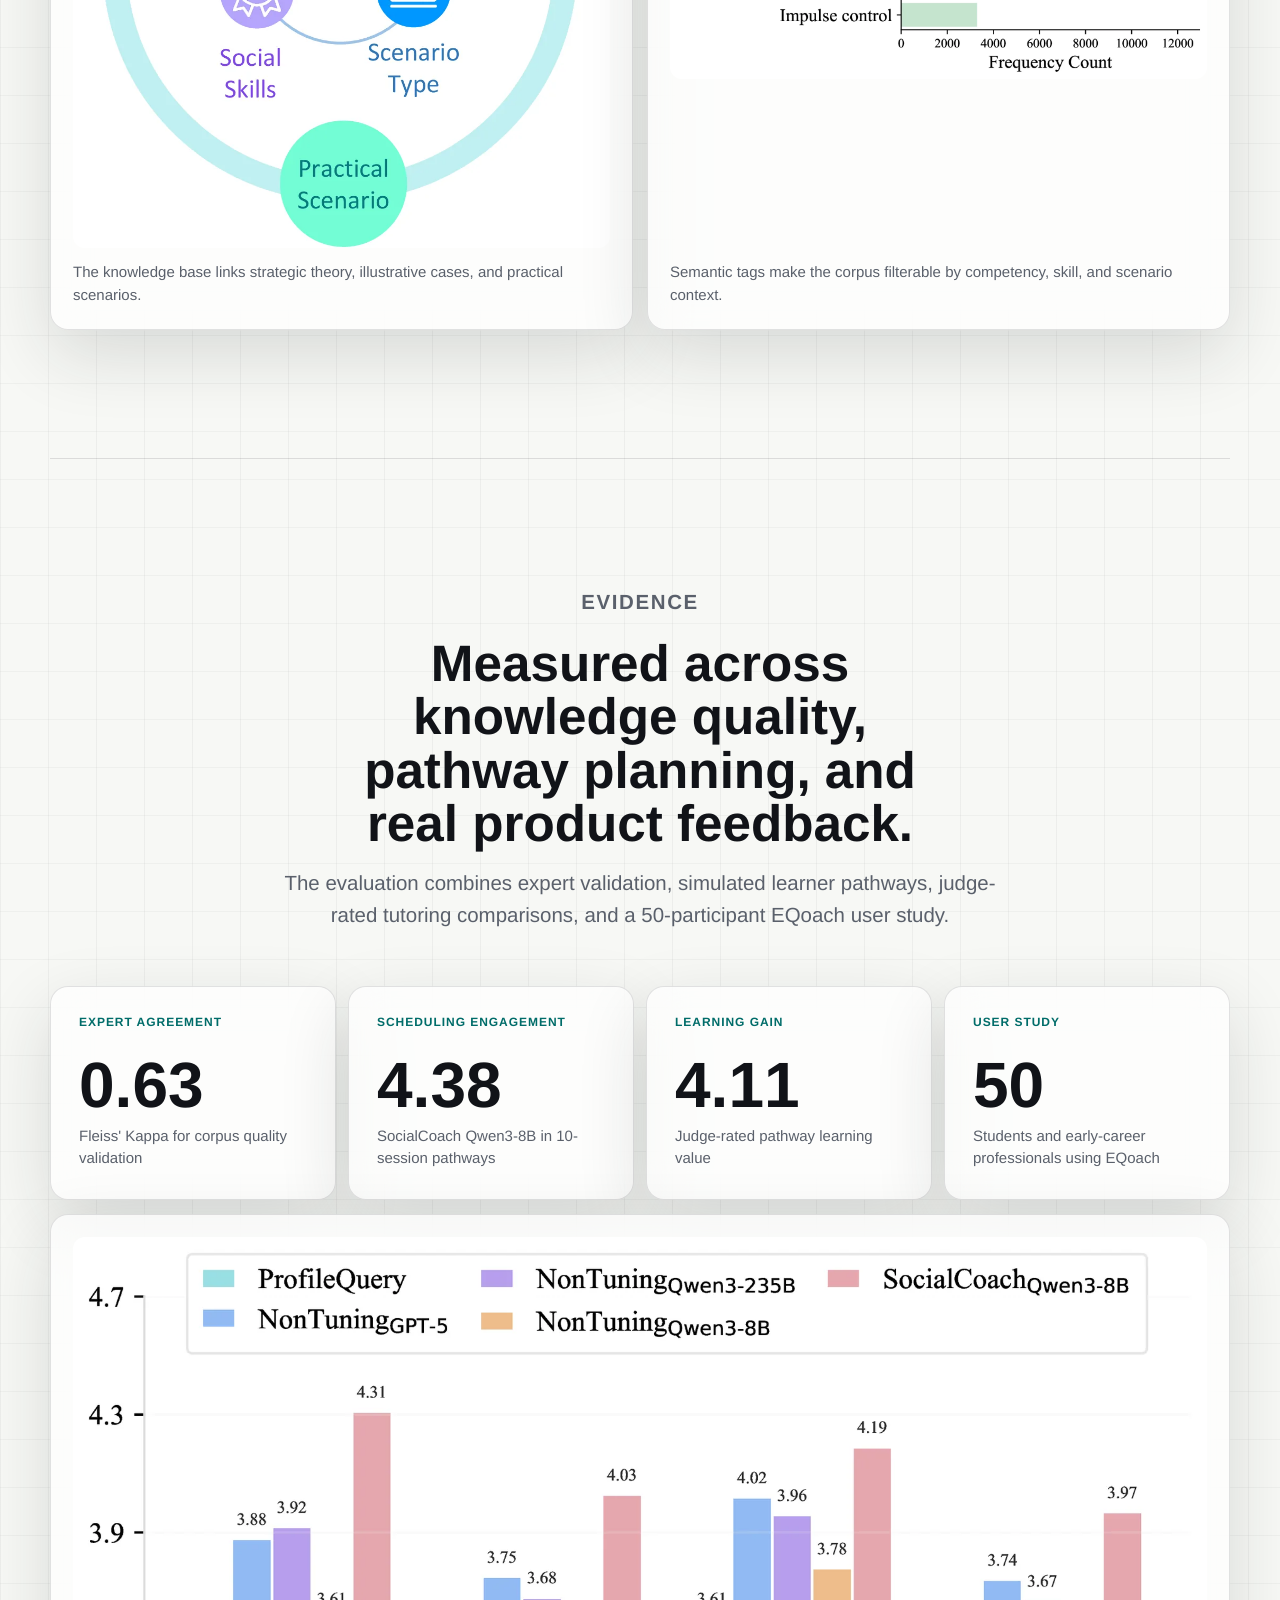
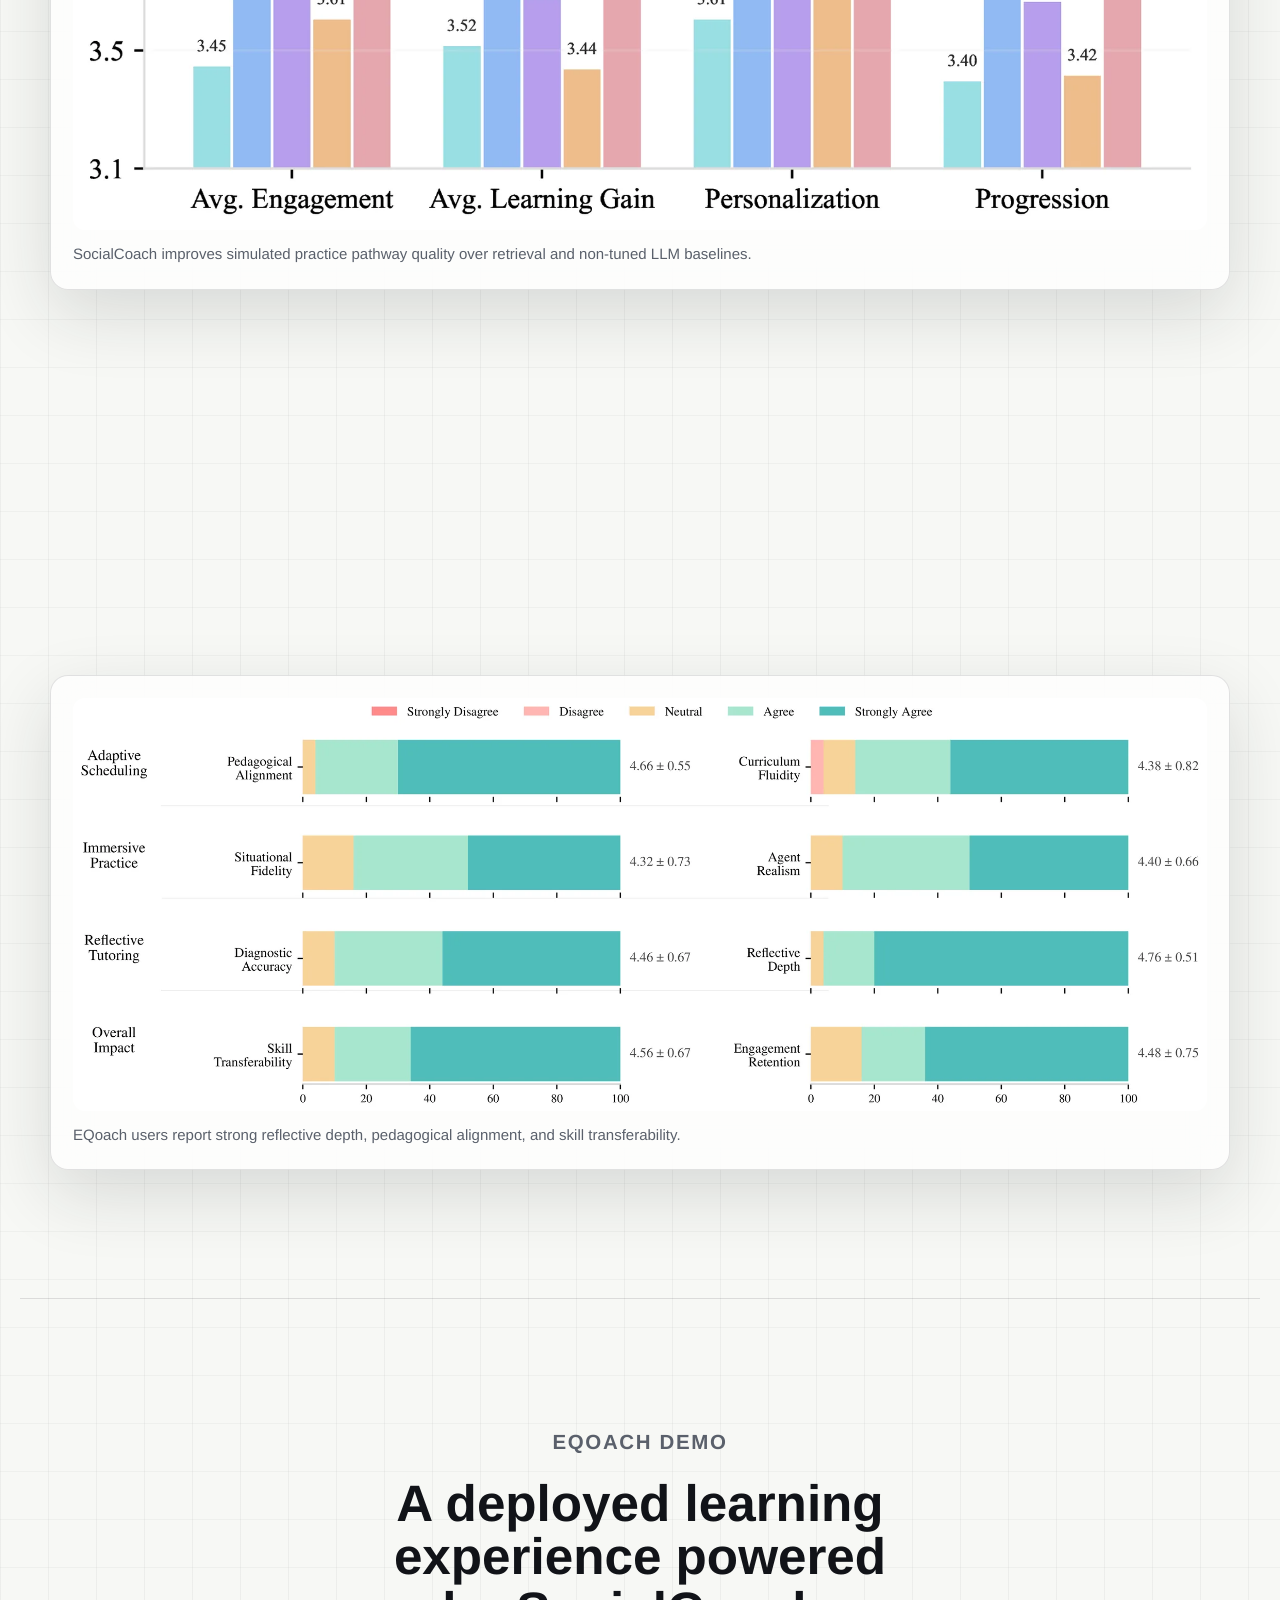
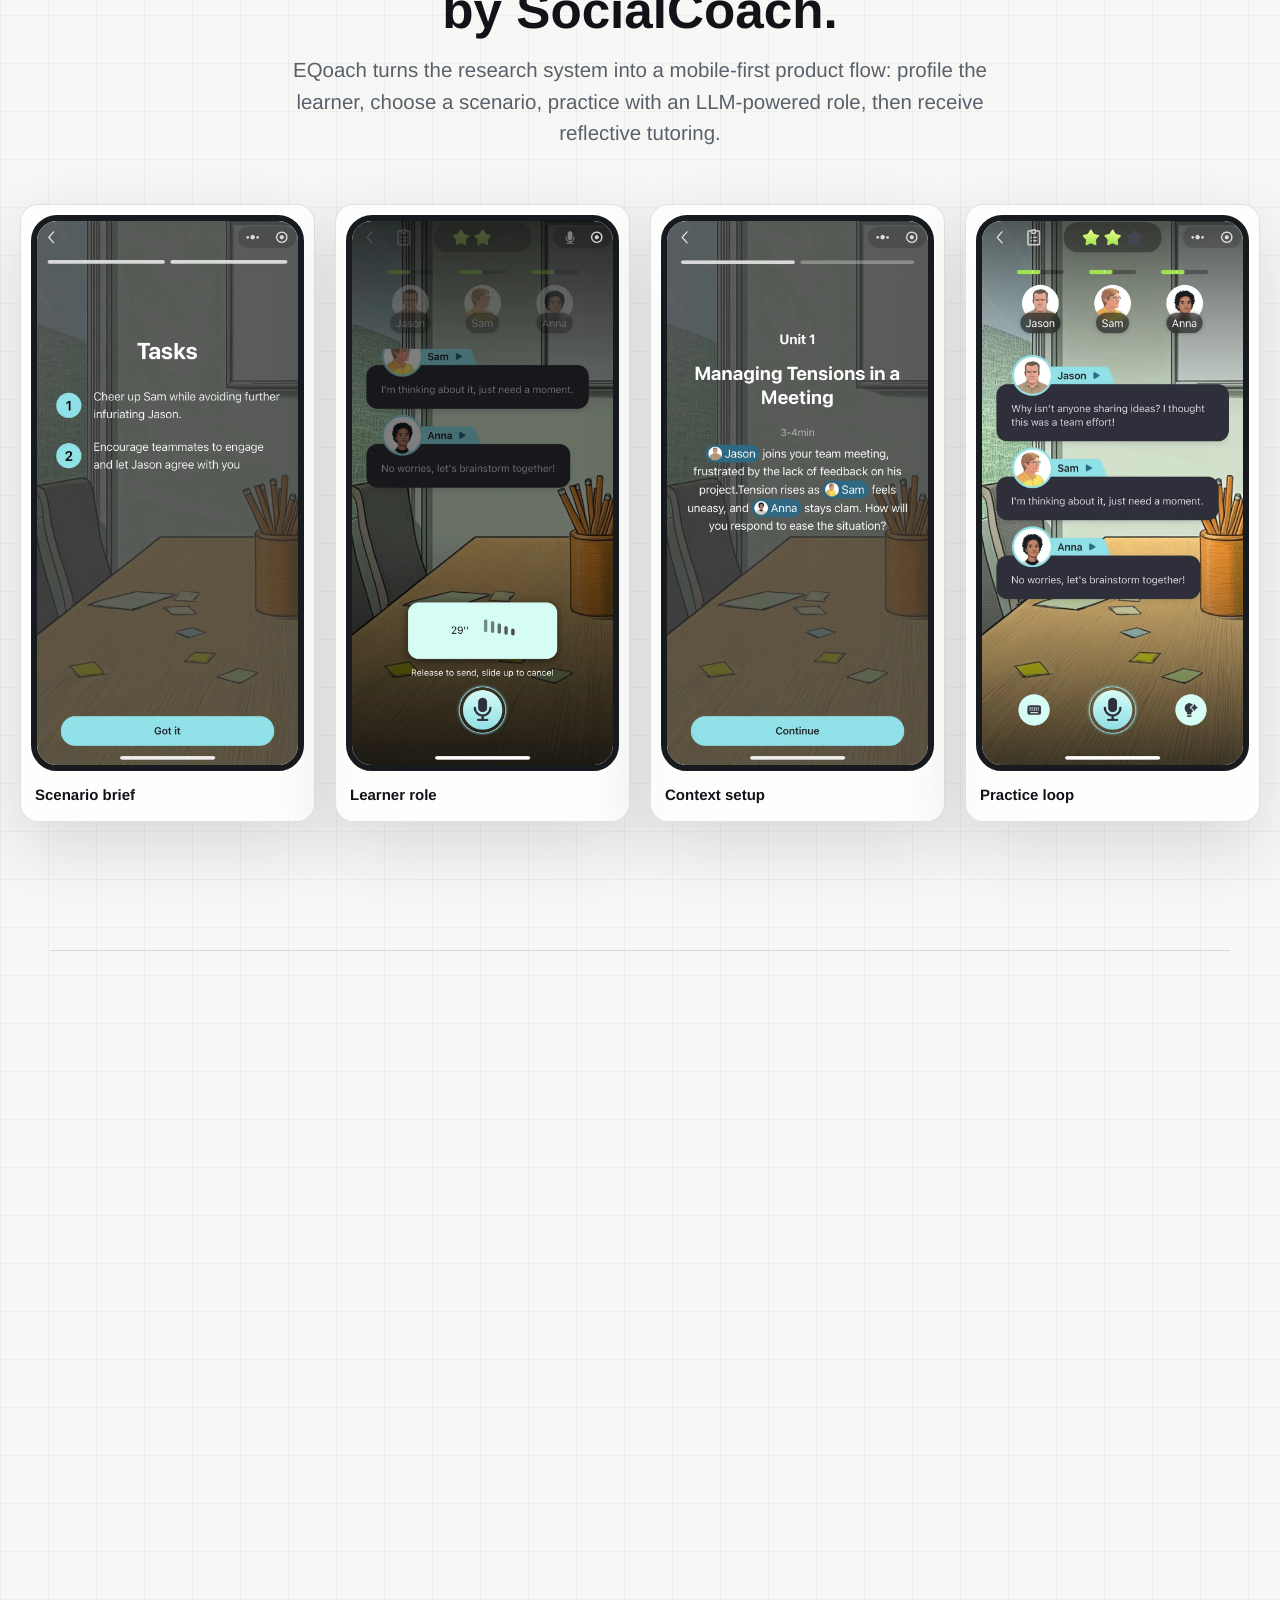
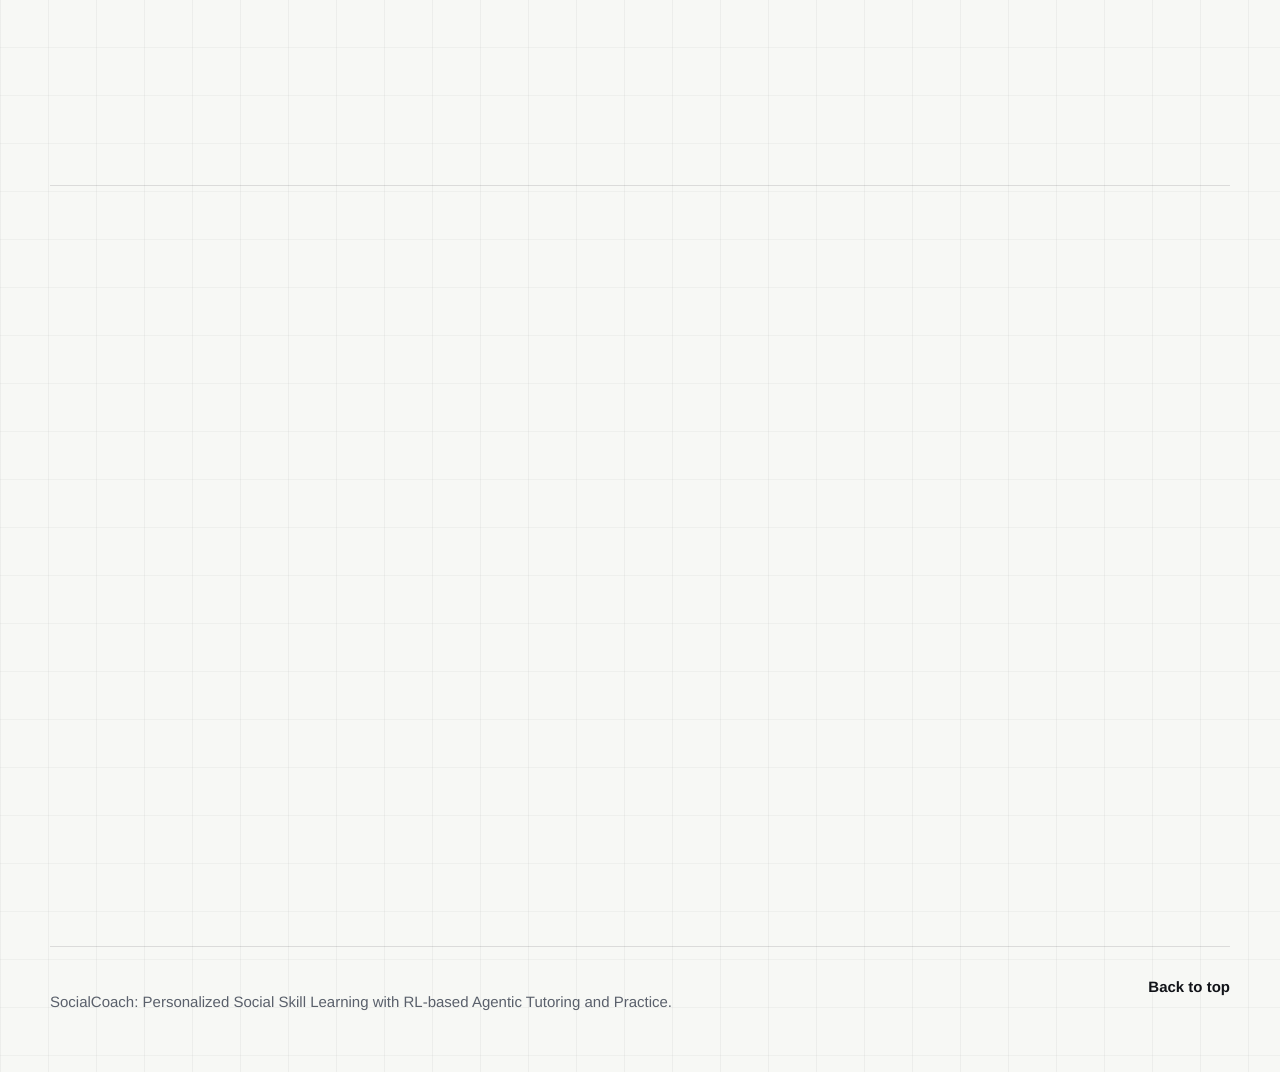
==== commit 60d361b3: "docs: refresh canonical website links after domain migration" ====
--- a/docs/index.html
+++ b/docs/index.html
@@ -17,7 +17,7 @@
     <meta name="googlebot" content="index, follow, max-image-preview:large, max-snippet:-1, max-video-preview:-1" />
     <meta name="bingbot" content="index, follow, max-image-preview:large, max-snippet:-1, max-video-preview:-1" />
     <meta name="theme-color" content="#006c69" />
-    <link rel="canonical" href="https://tianfuwang.tech/SocialCoach/" />
+    <link rel="canonical" href="https://tianfu.wang/SocialCoach/" />
     <link rel="icon" href="./assets/socialcoach-logo.svg" type="image/svg+xml" />
     <link rel="apple-touch-icon" href="./assets/socialcoach-icon-192.png" />
     <link rel="manifest" href="./site.webmanifest" />
@@ -33,8 +33,8 @@
       property="og:description"
       content="A holistic LLM-powered agentic tutoring system that builds expert-grounded social skill knowledge, schedules adaptive practice with RL, and delivers reflective coaching."
     />
-    <meta property="og:url" content="https://tianfuwang.tech/SocialCoach/" />
-    <meta property="og:image" content="https://tianfuwang.tech/SocialCoach/assets/socialcoach-og.png" />
+    <meta property="og:url" content="https://tianfu.wang/SocialCoach/" />
+    <meta property="og:image" content="https://tianfu.wang/SocialCoach/assets/socialcoach-og.png" />
     <meta property="og:image:width" content="1200" />
     <meta property="og:image:height" content="630" />
     <meta property="og:image:alt" content="SocialCoach paper project logo and title" />
@@ -44,7 +44,7 @@
       name="twitter:description"
       content="Theory-to-practice knowledge discovery, RL-based practice scheduling, immersive scenario simulation, and reflective tutoring."
     />
-    <meta name="twitter:image" content="https://tianfuwang.tech/SocialCoach/assets/socialcoach-og.png" />
+    <meta name="twitter:image" content="https://tianfu.wang/SocialCoach/assets/socialcoach-og.png" />
 
     <meta name="citation_title" content="SocialCoach: Personalized Social Skill Learning with RL-based Agentic Tutoring and Practice" />
     <meta name="citation_author" content="Wang, Tianfu" />
@@ -63,8 +63,8 @@
     <meta name="citation_conference_title" content="KDD 2026" />
     <meta name="citation_arxiv_id" content="2606.04155" />
     <meta name="citation_abstract_html_url" content="https://arxiv.org/abs/2606.04155" />
-    <meta name="citation_fulltext_html_url" content="https://tianfuwang.tech/SocialCoach/" />
-    <meta name="citation_pdf_url" content="https://tianfuwang.tech/SocialCoach/assets/socialcoach-paper.pdf" />
+    <meta name="citation_fulltext_html_url" content="https://tianfu.wang/SocialCoach/" />
+    <meta name="citation_pdf_url" content="https://tianfu.wang/SocialCoach/assets/socialcoach-paper.pdf" />
     <meta name="citation_keywords" content="agentic tutoring; social skill learning; reinforcement learning; LLM; social emotional learning" />
     <meta name="DC.title" content="SocialCoach: Personalized Social Skill Learning with RL-based Agentic Tutoring and Practice" />
     <meta name="DC.creator" content="Tianfu Wang; Max Xiong; Jianxun Lian; Hongyuan Zhu; Zhengyu Hu; Yuxuan Lei; Linxiao Gong; Xiaofang Li; Peiting Tsai; Nicholas Jing Yuan; Qi Zhang" />
@@ -79,29 +79,29 @@
         "@graph": [
           {
             "@type": "WebPage",
-            "@id": "https://tianfuwang.tech/SocialCoach/#webpage",
-            "url": "https://tianfuwang.tech/SocialCoach/",
+            "@id": "https://tianfu.wang/SocialCoach/#webpage",
+            "url": "https://tianfu.wang/SocialCoach/",
             "name": "SocialCoach: Personalized Social Skill Learning with RL-based Agentic Tutoring and Practice",
             "description": "Project page for SocialCoach, a KDD 2026 research project on personalized social skill learning with RL-based agentic tutoring and practice.",
             "inLanguage": "en",
             "isPartOf": {
               "@type": "WebSite",
-              "@id": "https://tianfuwang.tech/#website",
+              "@id": "https://tianfu.wang/#website",
               "name": "Tianfu Wang"
             },
             "primaryImageOfPage": {
               "@type": "ImageObject",
-              "url": "https://tianfuwang.tech/SocialCoach/assets/socialcoach-og.png",
+              "url": "https://tianfu.wang/SocialCoach/assets/socialcoach-og.png",
               "width": 1200,
               "height": 630
             },
             "mainEntity": {
-              "@id": "https://tianfuwang.tech/SocialCoach/#paper"
+              "@id": "https://tianfu.wang/SocialCoach/#paper"
             }
           },
           {
             "@type": "ScholarlyArticle",
-            "@id": "https://tianfuwang.tech/SocialCoach/#paper",
+            "@id": "https://tianfu.wang/SocialCoach/#paper",
             "headline": "SocialCoach: Personalized Social Skill Learning with RL-based Agentic Tutoring and Practice",
             "name": "SocialCoach",
             "description": "SocialCoach is a holistic LLM-powered agentic tutoring system for personalized social skill development at scale.",
@@ -109,7 +109,7 @@
             "datePublished": "2026-06-02",
             "inLanguage": "en",
             "isAccessibleForFree": true,
-            "url": "https://tianfuwang.tech/SocialCoach/",
+            "url": "https://tianfu.wang/SocialCoach/",
             "sameAs": [
               "https://arxiv.org/abs/2606.04155",
               "https://github.com/GeminiLight/SocialCoach"
@@ -122,10 +122,10 @@
                 "url": "https://arxiv.org/abs/2606.04155"
               }
             ],
-            "image": "https://tianfuwang.tech/SocialCoach/assets/socialcoach-og.png",
-            "thumbnailUrl": "https://tianfuwang.tech/SocialCoach/assets/socialcoach-logo.svg",
+            "image": "https://tianfu.wang/SocialCoach/assets/socialcoach-og.png",
+            "thumbnailUrl": "https://tianfu.wang/SocialCoach/assets/socialcoach-logo.svg",
             "mainEntityOfPage": {
-              "@id": "https://tianfuwang.tech/SocialCoach/#webpage"
+              "@id": "https://tianfu.wang/SocialCoach/#webpage"
             },
             "publisher": {
               "@type": "Organization",
@@ -133,7 +133,7 @@
             },
             "encoding": {
               "@type": "MediaObject",
-              "contentUrl": "https://tianfuwang.tech/SocialCoach/assets/socialcoach-paper.pdf",
+              "contentUrl": "https://tianfu.wang/SocialCoach/assets/socialcoach-paper.pdf",
               "encodingFormat": "application/pdf"
             },
             "author": [
@@ -168,7 +168,7 @@
           },
           {
             "@type": "SoftwareSourceCode",
-            "@id": "https://tianfuwang.tech/SocialCoach/#code",
+            "@id": "https://tianfu.wang/SocialCoach/#code",
             "name": "SocialCoach",
             "codeRepository": "https://github.com/GeminiLight/SocialCoach",
             "programmingLanguage": ["Python", "JavaScript"],
@@ -176,7 +176,7 @@
           },
           {
             "@type": "FAQPage",
-            "@id": "https://tianfuwang.tech/SocialCoach/#faq",
+            "@id": "https://tianfu.wang/SocialCoach/#faq",
             "mainEntity": [
               {
                 "@type": "Question",
